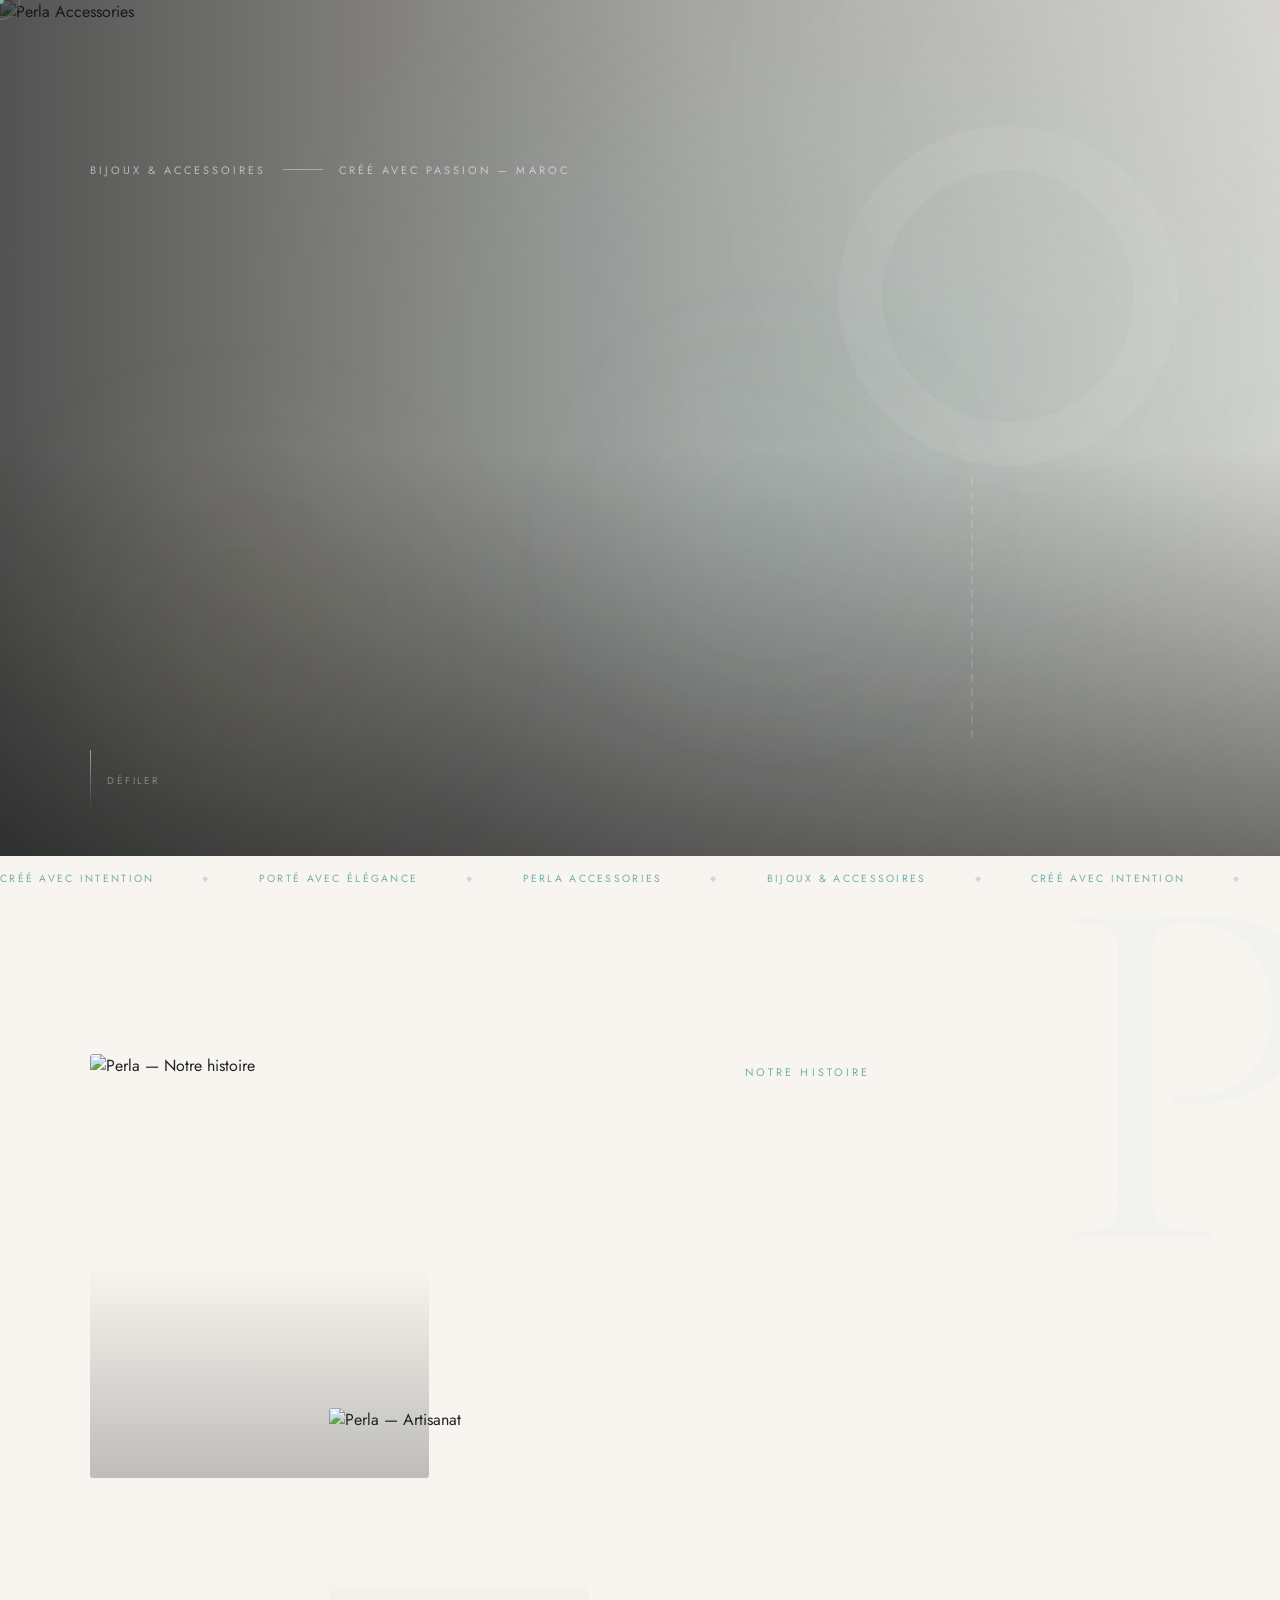
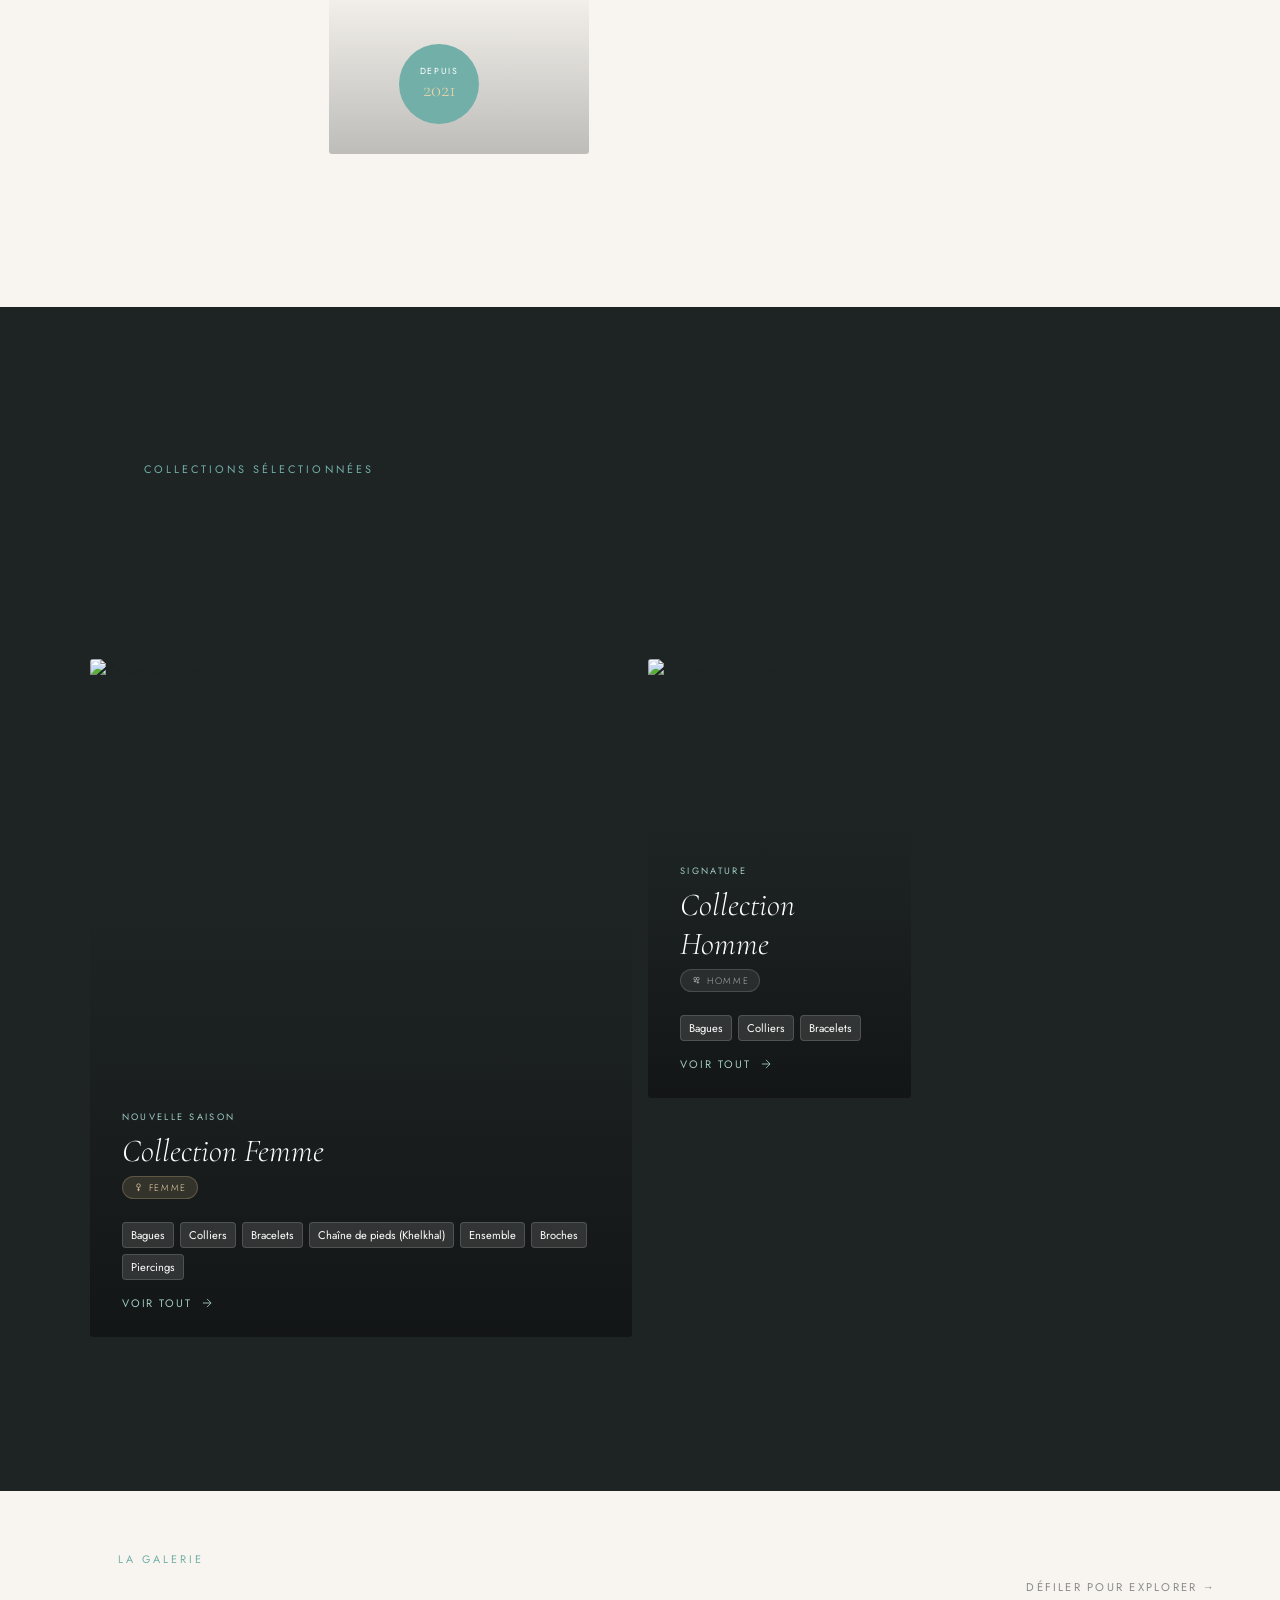
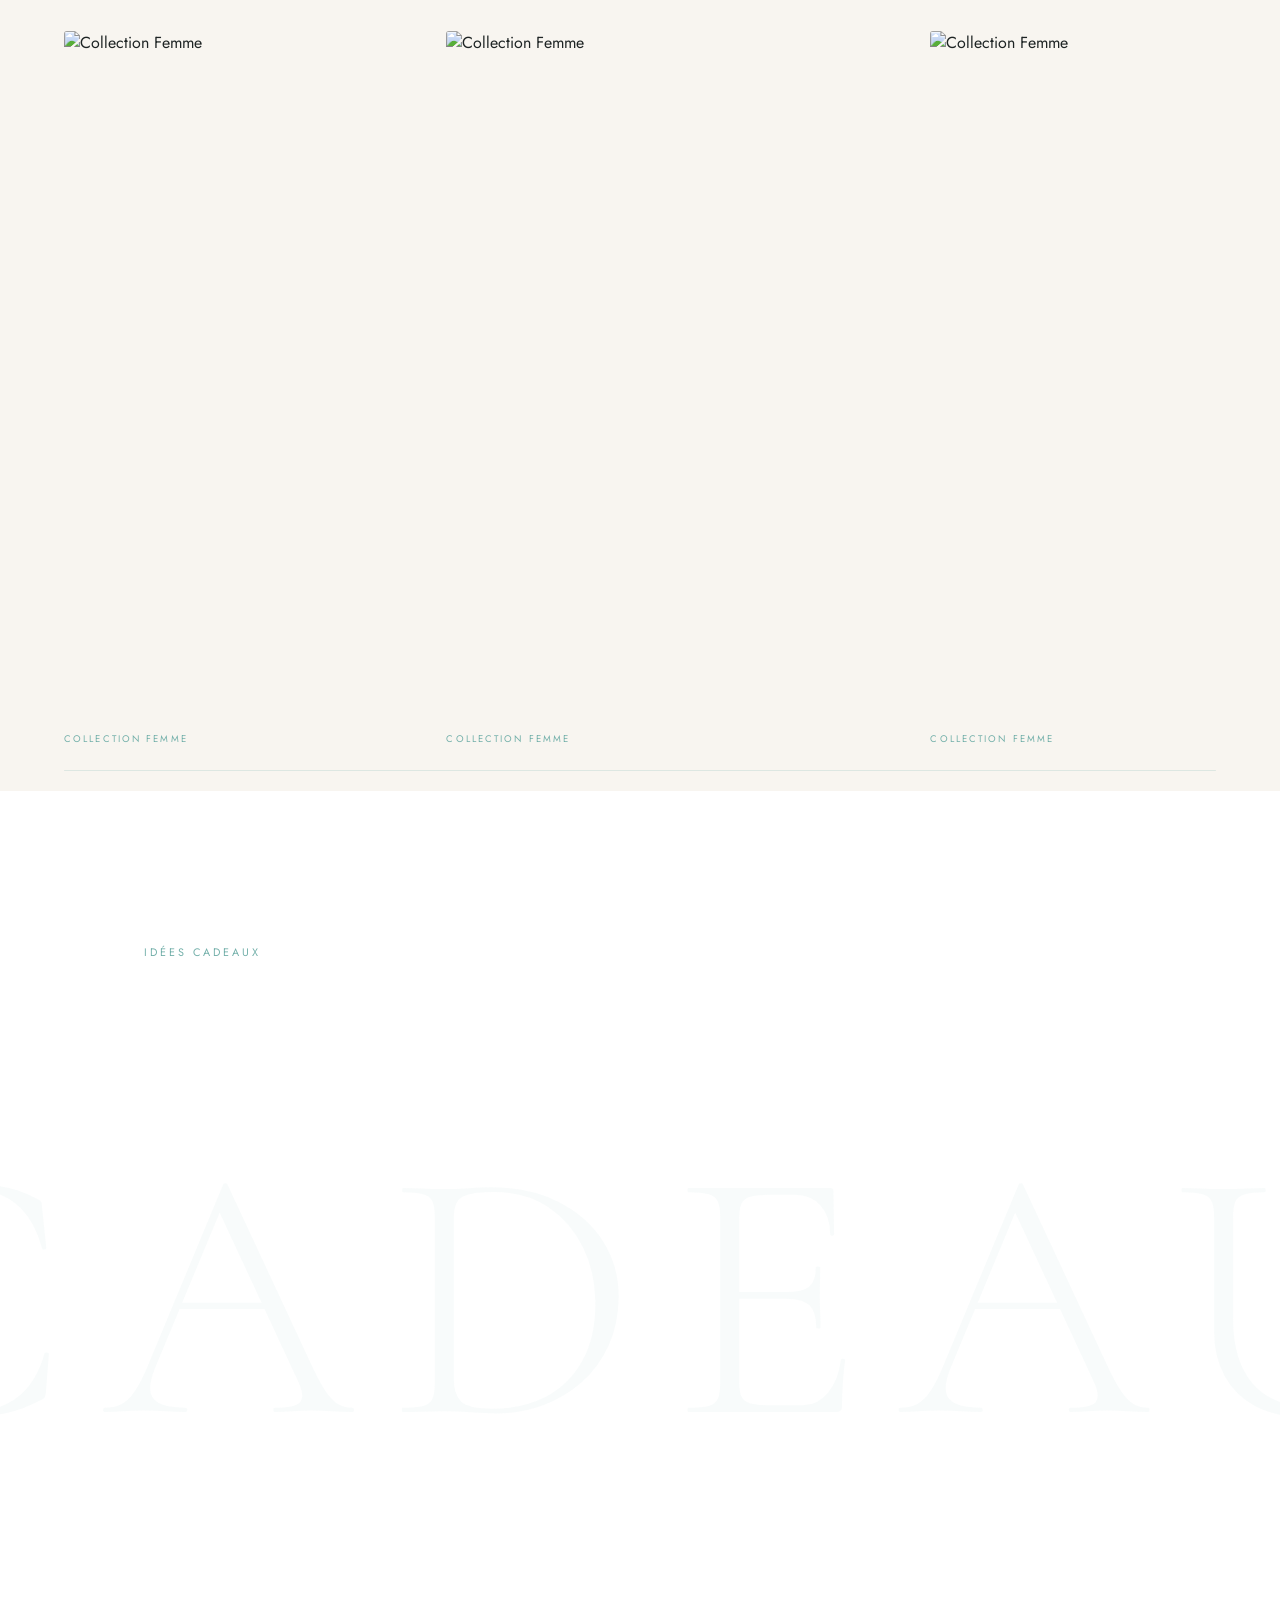
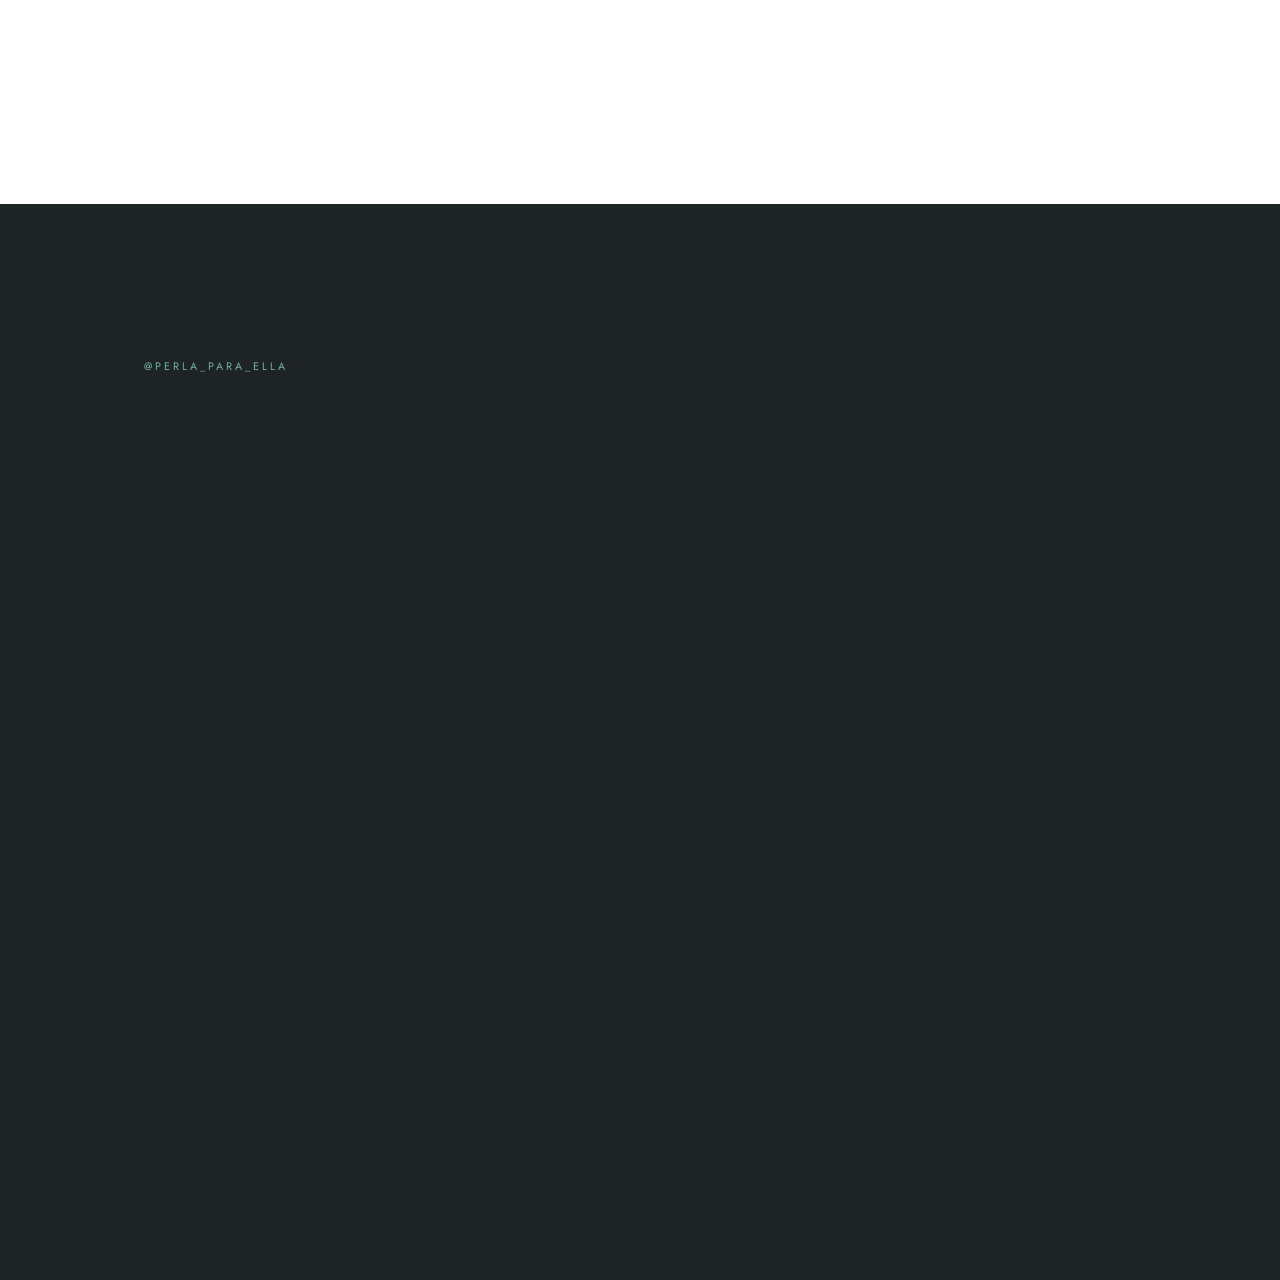
==== index.html @ 4e9e2e11 "Update index.html" ====
<!DOCTYPE html>
<html lang="fr">
<head>
  <meta charset="UTF-8" />
  <meta name="viewport" content="width=device-width, initial-scale=1.0" />
  <title>Perla — Bijoux &amp; Accessoires de Luxe</title>
  <meta name="description" content="Perla Accessories — Bijoux intemporels et accessoires créés pour la femme moderne." />
  <link rel="preconnect" href="https://fonts.googleapis.com" />
  <link rel="preconnect" href="https://fonts.gstatic.com" crossorigin />
  <link href="https://fonts.googleapis.com/css2?family=Cormorant+Garamond:ital,wght@0,300;0,400;0,500;1,300;1,400&family=Jost:wght@200;300;400&display=swap" rel="stylesheet" />
  <link rel="stylesheet" href="/style.css" />
  <link rel="stylesheet" href="/pages.css" />
</head>
<body data-page="index.html">

  <div class="cursor" id="cursor"></div>
  <div class="cursor-follower" id="cursorFollower"></div>

  <section class="hero" id="hero">
    <div class="hero-media">
      <img src="/hero.jpg" alt="Perla Accessories" class="hero-img" />
      <div class="hero-overlay-gradient"></div>
      <div class="hero-overlay-vignette"></div>
      <div class="hero-orbs">
        <div class="orb orb-1"></div>
        <div class="orb orb-2"></div>
        <div class="orb orb-3"></div>
      </div>
      <div class="hero-deco hero-deco-ring"></div>
      <div class="hero-deco hero-deco-chain"></div>
    </div>

    <div class="hero-content">
      <div class="hero-eyebrow reveal-line">
        <span>Bijoux &amp; Accessoires</span>
        <span class="eyebrow-line"></span>
        <span>Créé avec passion — Maroc</span>
      </div>
      <h1 class="hero-title">
        <span class="split-line" data-delay="0">Née de la</span>
        <span class="split-line italic" data-delay="120">lumière,</span>
        <span class="split-line" data-delay="240">portée avec</span>
        <span class="split-line gold" data-delay="360">grâce.</span>
      </h1>
      <p class="hero-sub reveal-fade" data-delay="600">
        Chaque pièce, un act silencieux d'expression de soi.
      </p>
      <div class="hero-actions reveal-fade" data-delay="800">
        <a href="/products.html" class="btn-primary">Découvrir les Collections</a>
        <a href="#story" class="btn-ghost">Notre Histoire</a>
      </div>
    </div>

    <div class="hero-scroll-hint">
      <div class="scroll-line"></div>
      <span>Défiler</span>
    </div>

    <div class="hero-marquee">
      <div class="marquee-track">
        <span>Créé avec intention</span>
        <span class="marquee-dot">◆</span>
        <span>Porté avec élégance</span>
        <span class="marquee-dot">◆</span>
        <span>Perla Accessories</span>
        <span class="marquee-dot">◆</span>
        <span>Bijoux &amp; Accessoires</span>
        <span class="marquee-dot">◆</span>
        <span>Créé avec intention</span>
        <span class="marquee-dot">◆</span>
        <span>Porté avec élégance</span>
        <span class="marquee-dot">◆</span>
        <span>Perla Accessories</span>
        <span class="marquee-dot">◆</span>
        <span>Bijoux &amp; Accessoires</span>
        <span class="marquee-dot">◆</span>
      </div>
    </div>
  </section>

  <section class="story" id="story">
    <div class="story-grid">
      <div class="story-visual">
        <div class="story-img-wrap">
          <div class="story-img story-img-1">
            <img src="/femme-story1.jpg" alt="Perla — Notre histoire" class="story-photo" />
            <div class="story-img-overlay"></div>
          </div>
          <div class="story-img story-img-2">
            <img src="/femme-story2.jpg" alt="Perla — Artisanat" class="story-photo" />
            <div class="story-img-overlay"></div>
          </div>
          <div class="story-badge">
            <span>Depuis</span>
            <strong>2021</strong>
          </div>
        </div>
      </div>

      <div class="story-text">
        <div class="section-label reveal-label">
          <span class="label-line"></span>
          Notre Histoire
        </div>
        <h2 class="story-headline">
          <span class="reveal-word">Chaque bijou</span>
          <span class="reveal-word italic">porte</span>
          <span class="reveal-word">une histoire</span>
          <span class="reveal-word">qui mérite</span>
          <span class="reveal-word italic gold">d'être racontée.</span>
        </h2>
        <div class="story-body reveal-fade">
          <p>Perla est née d'une conviction : les bijoux doivent se ressentir comme une seconde peau — intimes, intentionnels et vivants. Nous collaborons avec des artisans d'exception pour créer des pièces qui unissent l'intemporel au contemporain.</p>
          <p>Des perles délicates aux manchettes sculptées, chaque pièce Perla est un poème à porter — conçu pour être transmis, pas rangé.</p>
        </div>
        <div class="story-stats reveal-fade">
          <div class="stat">
            <span class="stat-num">340+</span>
            <span class="stat-label">Pièces Uniques</span>
          </div>
          <div class="stat-divider"></div>
          <div class="stat">
            <span class="stat-num">4.8 ★</span>
            <span class="stat-label">Avis Clients</span>
          </div>
        </div>
      </div>
    </div>
  </section>

  <section class="collections" id="collections">
    <div class="collections-header">
      <div class="section-label reveal-label">
        <span class="label-line"></span>
        Collections Sélectionnées
      </div>
      <h2 class="collections-title">
        <span class="reveal-word">Créées pour</span>
        <span class="reveal-word italic">des moments</span>
        <span class="reveal-word">qui</span>
        <span class="reveal-word gold">durent.</span>
      </h2>
    </div>

    <div class="collections-grid">

      <div class="collection-card card-large" data-collection="femme">
        <div class="card-media">
          <img src="/femme-product1.jpg" alt="Collection Femme" class="card-img" />
          <div class="card-img-overlay"></div>
        </div>
        <div class="card-content">
          <span class="card-tag">Nouvelle Saison</span>
          <h3 class="card-name">Collection Femme</h3>
          <div class="card-gender-badge card-gender-femme">
            <svg viewBox="0 0 24 24" fill="none" stroke="currentColor" stroke-width="1.5" width="11"><circle cx="12" cy="8" r="4"/><path d="M12 12v8M9 17h6"/></svg>
            Femme
          </div>
          
          <div class="sub-categories-list" style="margin: 15px 0 10px 0; display: flex; flex-wrap: wrap; gap: 6px;">
            <a href="/products.html?genre=Femme&category=Bagues" style="font-size: 0.7rem; background: rgba(255,255,255,0.12); padding: 4px 8px; border-radius: 4px; color: #fff; text-decoration: none; border: 1px solid rgba(255,255,255,0.15);">Bagues</a>
            <a href="/products.html?genre=Femme&category=Colliers" style="font-size: 0.7rem; background: rgba(255,255,255,0.12); padding: 4px 8px; border-radius: 4px; color: #fff; text-decoration: none; border: 1px solid rgba(255,255,255,0.15);">Colliers</a>
            <a href="/products.html?genre=Femme&category=Bracelets" style="font-size: 0.7rem; background: rgba(255,255,255,0.12); padding: 4px 8px; border-radius: 4px; color: #fff; text-decoration: none; border: 1px solid rgba(255,255,255,0.15);">Bracelets</a>
            <a href="/products.html?genre=Femme&category=Khelkhal" style="font-size: 0.7rem; background: rgba(255,255,255,0.12); padding: 4px 8px; border-radius: 4px; color: #fff; text-decoration: none; border: 1px solid rgba(255,255,255,0.15);">Chaîne de pieds (Khelkhal)</a>
            <a href="/products.html?genre=Femme&category=Ensemble" style="font-size: 0.7rem; background: rgba(255,255,255,0.12); padding: 4px 8px; border-radius: 4px; color: #fff; text-decoration: none; border: 1px solid rgba(255,255,255,0.15);">Ensemble</a>
            <a href="/products.html?genre=Femme&category=Broches" style="font-size: 0.7rem; background: rgba(255,255,255,0.12); padding: 4px 8px; border-radius: 4px; color: #fff; text-decoration: none; border: 1px solid rgba(255,255,255,0.15);">Broches</a>
            <a href="/products.html?genre=Femme&category=Piercings" style="font-size: 0.7rem; background: rgba(255,255,255,0.12); padding: 4px 8px; border-radius: 4px; color: #fff; text-decoration: none; border: 1px solid rgba(255,255,255,0.15);">Piercings</a>
          </div>

          <a href="/products.html?genre=Femme" class="card-link">
            Voir tout
            <svg width="14" height="14" viewBox="0 0 24 24" fill="none" stroke="currentColor" stroke-width="1.5"><path d="M5 12h14M12 5l7 7-7 7"/></svg>
          </a>
        </div>
      </div>

      <div class="collection-card card-tall" data-collection="homme">
        <div class="card-media">
          <img src="/homme-product6.jpg" alt="Collection Homme" class="card-img" />
          <div class="card-img-overlay"></div>
        </div>
        <div class="card-content">
          <span class="card-tag">Signature</span>
          <h3 class="card-name">Collection Homme</h3>
          <div class="card-gender-badge card-gender-both">
            <svg viewBox="0 0 24 24" fill="none" stroke="currentColor" stroke-width="1.5" width="11"><circle cx="9" cy="8" r="3"/><circle cx="15" cy="8" r="3"/><path d="M9 11v5M6 14h6M15 11v8M12 16h6"/></svg>
            Homme
          </div>

          <div class="sub-categories-list" style="margin: 15px 0 10px 0; display: flex; flex-wrap: wrap; gap: 6px;">
            <a href="/products.html?genre=Homme&category=Bagues" style="font-size: 0.7rem; background: rgba(255,255,255,0.12); padding: 4px 8px; border-radius: 4px; color: #fff; text-decoration: none; border: 1px solid rgba(255,255,255,0.15);">Bagues</a>
            <a href="/products.html?genre=Homme&category=Colliers" style="font-size: 0.7rem; background: rgba(255,255,255,0.12); padding: 4px 8px; border-radius: 4px; color: #fff; text-decoration: none; border: 1px solid rgba(255,255,255,0.15);">Colliers</a>
            <a href="/products.html?genre=Homme&category=Bracelets" style="font-size: 0.7rem; background: rgba(255,255,255,0.12); padding: 4px 8px; border-radius: 4px; color: #fff; text-decoration: none; border: 1px solid rgba(255,255,255,0.15);">Bracelets</a>
          </div>

          <a href="/products.html?genre=Homme" class="card-link">
            Voir tout
            <svg width="14" height="14" viewBox="0 0 24 24" fill="none" stroke="currentColor" stroke-width="1.5"><path d="M5 12h14M12 5l7 7-7 7"/></svg>
          </a>
        </div>
      </div>

    </div>
  </section>

  <section class="horizontal-section" id="horizontal">
    <div class="horizontal-sticky">
      <div class="horizontal-header">
        <div class="section-label">
          <span class="label-line"></span>
          La Galerie
        </div>
        <p class="horizontal-hint">Défiler pour explorer →</p>
      </div>
      <div class="horizontal-track-wrap" id="hTrackWrap">
        <div class="horizontal-track" id="hTrack">

          <div class="h-card">
            <div class="h-card-img">
              <img src="/femme-product1.jpg" alt="Collection Femme" class="h-card-photo" />
              <div class="h-card-overlay"></div>
            </div>
            <div class="h-card-info">
              <span class="h-card-collection">Collection Femme</span>
            </div>
          </div>

          <div class="h-card h-card-featured">
            <div class="h-card-img">
              <img src="/femme-product2.jpg" alt="Collection Femme" class="h-card-photo" />
              <div class="h-card-overlay"></div>
            </div>
            <div class="h-card-info">
              <span class="h-card-collection">Collection Femme</span>
            </div>
          </div>

          <div class="h-card">
            <div class="h-card-img">
              <img src="/femme-product3.jpg" alt="Collection Femme" class="h-card-photo" />
              <div class="h-card-overlay"></div>
            </div>
            <div class="h-card-info">
              <span class="h-card-collection">Collection Femme</span>
            </div>
          </div>

          <div class="h-card h-card-quote">
            <div class="hci-label-card">
              <p class="hci-label-quote">« Porter ce qui vous rend plus vous-même, en mieux. »</p>
              <span class="hci-label-attr">— Perla</span>
            </div>
          </div>

          <div class="h-card h-card-featured">
            <div class="h-card-img">
              <img src="/homme-instagram1.jpg" alt="Collection Homme" class="h-card-photo" />
              <div class="h-card-overlay"></div>
            </div>
            <div class="h-card-info">
              <span class="h-card-collection">Collection Homme</span>
            </div>
          </div>

          <div class="h-card">
            <div class="h-card-img">
              <img src="/femme-product4.jpg" alt="Collection Femme" class="h-card-photo" />
              <div class="h-card-overlay"></div>
            </div>
            <div class="h-card-info">
              <span class="h-card-collection">Collection Femme</span>
            </div>
          </div>

          <div class="h-card h-card-featured">
            <div class="h-card-img">
              <img src="/femme-product5.jpg" alt="Collection Femme" class="h-card-photo" />
              <div class="h-card-overlay"></div>
            </div>
            <div class="h-card-info">
              <span class="h-card-collection">Collection Femme</span>
            </div>
          </div>

        </div>
      </div>
      <div class="h-progress-bar">
        <div class="h-progress-fill" id="hProgress"></div>
      </div>
    </div>
  </section>

  <section class="gifts" id="gifts">
    <div class="gifts-bg-text">CADEAU</div>
    <div class="gifts-inner">
      <div class="gifts-header">
        <div class="section-label reveal-label">
          <span class="label-line"></span>
          Idées Cadeaux
        </div>
        <h2 class="gifts-title">
          <span class="reveal-word">L'art d'</span>
          <span class="reveal-word italic gold">offrir,</span>
          <span class="reveal-word">à la perfection.</span>
        </h2>
        <p class="gifts-sub reveal-fade">Des anniversaires intimes aux grandes célébrations, chaque pièce Perla arrive dans notre écrin signature.</p>
      </div>

      <div class="gifts-grid">
        <div class="gift-card gc-1 reveal-fade">
          <div class="gift-icon">
            <div class="gi-shape gi-heart"></div>
          </div>
          <h4>Pour Elle</h4>
          <p>Un Khelkhal délicat, un ensemble élégant ou un piercing sophistiqué.</p>
          <a href="https://wa.me/212660055928?text=Bonjour Perla, je recherche un cadeau pour elle." target="_blank" class="gift-cta">Demander via WhatsApp</a>
        </div>
        <div class="gift-card gc-2 reveal-fade" style="--delay:0.15s">
          <div class="gift-icon">
            <div class="gi-shape gi-star"></div>
          </div>
          <h4>Anniversaire</h4>
          <p>Bagues gravées, bracelets superposés et colliers d'exception.</p>
          <a href="https://wa.me/212660055928?text=Bonjour Perla, je recherche un cadeau pour un anniversaire." target="_blank" class="gift-cta">Demander via WhatsApp</a>
        </div>
        <div class="gift-card gc-3 reveal-fade" style="--delay:0.3s">
          <div class="gift-icon">
            <div class="gi-shape gi-box"></div>
          </div>
          <h4>Pour Lui</h4>
          <p>Une sélection brute de bagues robustes, de bracelets et de colliers épurés.</p>
          <a href="https://wa.me/212660055928?text=Bonjour Perla, je souhaite découvrir la sélection pour lui." target="_blank" class="gift-cta">Découvrir la sélection Homme</a>
        </div>
      </div>
    </div>
  </section>

  <section class="instagram" id="gallery">
    <div class="instagram-header">
      <div class="section-label reveal-label">
        <span class="label-line"></span>
        @perla_para_ella
      </div>
      <h2 class="instagram-title">
        <span class="reveal-word">Comme vu</span>
        <span class="reveal-word italic">dans la vraie</span>
        <span class="reveal-word gold">vie.</span>
      </h2>
    </div>

    <div class="ig-grid">
      <div class="ig-cell ig-cell-1 reveal-img" style="--delay:0s">
        <div class="ig-inner">
          <img src="/femme-instagram2.jpg" alt="Perla Look Femme" class="ig-photo" />
          <div class="ig-gender-tag ig-gender-femme">♀ Femme</div>
        </div>
      </div>

      <div class="ig-cell ig-cell-2 reveal-img" style="--delay:0.1s">
        <div class="ig-inner">
          <img src="/femme-product1.jpg" alt="Création Perla" class="ig-photo" />
          <div class="ig-gender-tag ig-gender-femme">♀ Femme</div>
        </div>
      </div>

      <div class="ig-cell ig-cell-3 reveal-img" style="--delay:0.2s">
        <div class="ig-inner">
          <img src="/homme-instagram1.jpg" alt="Perla Look Homme" class="ig-photo" />
          <div class="ig-gender-tag ig-gender-both">♂ Homme</div>
        </div>
      </div>
    </div>
  </section>

</body>
</html>
---- style.css ----
/* ═══════════════════════════════════════════
   PERLA ACCESSORIES — Style avec vraies images
   ═══════════════════════════════════════════ */

:root {
  --teal:       #72AFA9;
  --teal-deep:  #5a9a94;
  --teal-light: #9FCAC5;
  --teal-pale:  #EAF4F3;
  --cream:      #F8F5F0;
  --white:      #FFFFFF;
  --gold:       #C8A96E;
  --gold-light: #E8D5A8;
  --charcoal:   #1E2424;
  --charcoal-50: rgba(30,36,36,0.5);
  --charcoal-20: rgba(30,36,36,0.12);
  --teal-10:    rgba(114,175,169,0.10);
  --teal-20:    rgba(114,175,169,0.20);
  --teal-40:    rgba(114,175,169,0.40);

  --font-serif: 'Cormorant Garamond', Georgia, serif;
  --font-sans:  'Jost', sans-serif;

  --ease-luxury:   cubic-bezier(0.25, 0.46, 0.45, 0.94);
  --ease-out-expo: cubic-bezier(0.19, 1, 0.22, 1);
  --ease-in-out:   cubic-bezier(0.76, 0, 0.24, 1);

  --nav-h: 72px;
  --section-pad: clamp(80px, 12vw, 160px);
}

*, *::before, *::after { box-sizing: border-box; margin: 0; padding: 0; }
html { scroll-behavior: smooth; font-size: 16px; }
body {
  font-family: var(--font-sans);
  background: var(--cream);
  color: var(--charcoal);
  overflow-x: hidden;
  cursor: none;
}
a { text-decoration: none; color: inherit; }
img { display: block; max-width: 100%; }

::-webkit-scrollbar { width: 3px; }
::-webkit-scrollbar-track { background: var(--teal-pale); }
::-webkit-scrollbar-thumb { background: var(--teal); border-radius: 2px; }

/* ─── CURSOR ─── */
.cursor {
  position: fixed; top: 0; left: 0; z-index: 9999;
  width: 8px; height: 8px; background: var(--teal);
  border-radius: 50%; pointer-events: none;
  transform: translate(-50%, -50%);
  transition: width 0.2s, height 0.2s, background 0.2s;
}
.cursor-follower {
  position: fixed; top: 0; left: 0; z-index: 9998;
  width: 40px; height: 40px; border: 1px solid var(--teal);
  border-radius: 50%; pointer-events: none;
  transform: translate(-50%, -50%);
  transition: transform 0.15s var(--ease-luxury), width 0.3s, height 0.3s, opacity 0.3s, border-color 0.3s;
  opacity: 0.5;
}
body:has(a:hover) .cursor { width: 12px; height: 12px; background: var(--gold); }
body:has(a:hover) .cursor-follower { width: 56px; height: 56px; opacity: 0.25; border-color: var(--gold); }

/* ─── NAV ─── */
.nav {
  position: fixed; top: 0; left: 0; right: 0; z-index: 100;
  height: var(--nav-h);
  /* 3-column grid: logo | links (centered) | cta */
  display: grid;
  grid-template-columns: 1fr auto 1fr;
  grid-template-areas: "logo center right";
  align-items: center;
  padding: 0 clamp(24px, 5vw, 72px);
  transition: background 0.6s var(--ease-luxury), backdrop-filter 0.6s, box-shadow 0.6s;
}
.nav.scrolled {
  background: rgba(248,245,240,0.94);
  backdrop-filter: blur(24px);
  box-shadow: 0 1px 0 rgba(114,175,169,0.15);
}

/* Logo — left column */
.nav-logo {
  grid-area: logo;
  display: flex; align-items: center;
}
.nav-logo a {
  display: flex; align-items: center; text-decoration: none;
}
.nav-logo-img {
  height: 56px;           /* bigger — matches V1 */
  width: auto;
  object-fit: contain;
  filter: brightness(0) invert(1);
  transition: filter 0.4s, height 0.3s;
}
.nav.scrolled .nav-logo-img { filter: none; }

/* Fallback text when logo image fails */
.nav-logo-text-fallback {
  display: none;
  font-family: var(--font-serif);
  font-size: 1.6rem; font-weight: 300; letter-spacing: .32em;
  color: var(--white); transition: color 0.4s;
}
.nav.scrolled .nav-logo-text-fallback { color: var(--teal); }

/* Center — nav links truly centered */
.nav-center {
  grid-area: center;
  display: flex; align-items: center; justify-content: center;
}
.nav-links {
  display: flex; gap: 40px; align-items: center;
}
.nav-links a {
  font-size: 0.72rem; letter-spacing: 0.2em; text-transform: uppercase;
  color: rgba(255,255,255,0.75); transition: color 0.3s; position: relative;
  text-decoration: none; white-space: nowrap;
}
.nav-links a::after {
  content: ''; position: absolute; bottom: -3px; left: 0; right: 100%;
  height: 1px; background: var(--white);
  transition: right 0.4s var(--ease-out-expo);
}
.nav-links a:hover { color: var(--white); }
.nav-links a:hover::after { right: 0; }
.nav.scrolled .nav-links a { color: var(--charcoal-50); }
.nav.scrolled .nav-links a::after { background: var(--teal); }
.nav.scrolled .nav-links a:hover { color: var(--teal); }
.nav-links a.nav-active { color: var(--white); }
.nav.scrolled .nav-links a.nav-active { color: var(--teal); }

/* Right — cart + whatsapp + burger */
.nav-right {
  grid-area: right;
  display: flex; align-items: center; justify-content: flex-end;
  gap: 12px;
}

/* Cart icon */
.nav-cart-btn {
  position: relative;
  display: flex; align-items: center; justify-content: center;
  width: 36px; height: 36px; flex-shrink: 0;
  border: 1px solid rgba(255,255,255,.35); border-radius: 50%;
  color: var(--white); text-decoration: none;
  transition: all .3s var(--ease-luxury);
}
.nav-cart-btn:hover { background: rgba(255,255,255,.12); border-color: rgba(255,255,255,.7); }
.nav.scrolled .nav-cart-btn { border-color: var(--charcoal-20); color: var(--charcoal); }
.nav.scrolled .nav-cart-btn:hover { border-color: var(--teal); color: var(--teal); }

/* WhatsApp pill — identical to V1 */
.nav-whatsapp {
  display: flex; align-items: center; gap: 8px;
  font-size: 0.72rem; letter-spacing: 0.15em; text-transform: uppercase;
  color: var(--white); border: 1px solid rgba(255,255,255,0.35);
  padding: 8px 18px; border-radius: 40px; text-decoration: none; white-space: nowrap;
  transition: all 0.35s var(--ease-luxury);
}
.nav-whatsapp:hover { background: var(--white); color: var(--teal); border-color: var(--white); }
.nav.scrolled .nav-whatsapp { color: var(--teal); border-color: var(--teal-40); }
.nav.scrolled .nav-whatsapp:hover { background: var(--teal); color: var(--white); border-color: var(--teal); }

/* Burger — hidden on desktop */
.nav-burger {
  display: none;
  flex-direction: column; gap: 5px;
  background: none; border: none; cursor: pointer; padding: 4px;
  color: var(--white); transition: color 0.3s;
}
.nav-burger span {
  display: block; width: 20px; height: 1.5px;
  background: currentColor; transition: all .3s;
}
.nav.scrolled .nav-burger { color: var(--charcoal); }
.nav-burger.open span:nth-child(1) { transform: translateY(6.5px) rotate(45deg); }
.nav-burger.open span:nth-child(2) { opacity: 0; }
.nav-burger.open span:nth-child(3) { transform: translateY(-6.5px) rotate(-45deg); }

/* Mobile drawer */
.nav-mobile-menu {
  display: none;
  position: fixed; top: var(--nav-h); left: 0; right: 0;
  background: rgba(248,245,240,.97); backdrop-filter: blur(20px);
  border-bottom: 1px solid rgba(114,175,169,.15);
  flex-direction: column; z-index: 99; padding: 8px 0 16px;
}
.nav-mobile-menu.open { display: flex; }
.nav-mobile-menu a {
  padding: 14px clamp(24px,5vw,72px);
  font-size: .75rem; letter-spacing: .2em; text-transform: uppercase;
  color: var(--charcoal); border-bottom: 1px solid rgba(114,175,169,.08);
  transition: color .3s; text-decoration: none;
}
.nav-mobile-menu a:hover { color: var(--teal); }

/* ── RESPONSIVE ── */
@media (max-width: 900px) {
  /* Switch to simple flex on tablet/mobile */
  .nav {
    display: flex;
    justify-content: space-between;
    grid-template-columns: unset;
    grid-template-areas: unset;
  }
  .nav-center { display: none; }   /* hide desktop links */
  .nav-burger { display: flex; }   /* show burger */
  /* Hide WhatsApp text on small screens to prevent overflow */
  .nav-whatsapp { display: none; }
}
@media (max-width: 480px) {
  .nav { padding: 0 16px; }
  .nav-logo-img { height: 44px; }
}

/* ─── SECTION LABEL ─── */
.section-label {
  display: flex; align-items: center; gap: 14px;
  font-size: 0.68rem; letter-spacing: 0.28em; text-transform: uppercase;
  color: var(--teal); margin-bottom: 28px;
}
.label-line {
  display: block; width: 40px; height: 1px; background: var(--teal);
  transform: scaleX(0); transform-origin: left;
  transition: transform 0.8s var(--ease-out-expo);
}
.section-label.in-view .label-line { transform: scaleX(1); }
.section-label.light { color: rgba(255,255,255,0.6); }
.section-label.light .label-line { background: rgba(255,255,255,0.4); }

/* ─── REVEALS ─── */
.split-line {
  display: block; transform: translateY(110%); opacity: 0;
  transition: transform 1.1s var(--ease-out-expo), opacity 0.8s;
}
.split-line.visible { transform: translateY(0); opacity: 1; }
.reveal-word {
  display: inline-block; transform: translateY(60px); opacity: 0;
  transition: transform 1s var(--ease-out-expo), opacity 0.7s;
  margin-right: 0.3em;
}
.reveal-word.visible { transform: translateY(0); opacity: 1; }
.reveal-fade {
  opacity: 0; transform: translateY(30px);
  transition: opacity 0.9s var(--ease-luxury), transform 0.9s var(--ease-luxury);
  transition-delay: var(--delay, 0s);
}
.reveal-fade.visible { opacity: 1; transform: translateY(0); }
.reveal-img {
  opacity: 0; transform: scale(0.95);
  transition: opacity 1.1s var(--ease-luxury), transform 1.3s var(--ease-luxury);
  transition-delay: var(--delay, 0s);
}
.reveal-img.visible { opacity: 1; transform: scale(1); }

.italic { font-style: italic; }
.gold   { color: var(--gold); }

/* ═══════════════════════════════════════════
   HERO — Real background image
   ═══════════════════════════════════════════ */
.hero {
  position: relative; height: 100svh; min-height: 700px;
  display: flex; flex-direction: column; justify-content: center; align-items: flex-start;
  padding: var(--nav-h) clamp(24px, 7vw, 120px) 0;
  overflow: hidden;
}

/* The real hero photo */
.hero-img {
  position: absolute; inset: 0; z-index: 0;
  width: 100%; height: 100%;
  object-fit: cover;
  object-position: center;
  /* Slow Ken Burns zoom on load */
  animation: heroZoom 18s ease-out forwards;
}
@keyframes heroZoom {
  from { transform: scale(1.08); }
  to   { transform: scale(1); }
}

/* Cinematic gradient overlays — layered on top of photo */
.hero-overlay-gradient {
  position: absolute; inset: 0; z-index: 1;
  background:
    linear-gradient(to right, rgba(18,20,20,0.72) 0%, rgba(18,20,20,0.35) 55%, rgba(18,20,20,0.15) 100%),
    linear-gradient(to top,   rgba(18,20,20,0.6)  0%, transparent 50%);
}
/* Subtle teal colour wash */
.hero-overlay-vignette {
  position: absolute; inset: 0; z-index: 1;
  background: radial-gradient(ellipse 80% 80% at 70% 40%, rgba(114,175,169,0.15) 0%, transparent 65%);
}

.hero-orbs { position: absolute; inset: 0; z-index: 2; pointer-events: none; }
.orb { position: absolute; border-radius: 50%; filter: blur(80px); animation: orbFloat 14s ease-in-out infinite; }
.orb-1 { width: 600px; height: 600px; background: rgba(255,255,255,0.04); top: -150px; right: -80px; animation-delay: 0s; }
.orb-2 { width: 350px; height: 350px; background: rgba(200,169,110,0.06); bottom: 80px; left: 5%; animation-delay: -5s; }
.orb-3 { width: 250px; height: 250px; background: rgba(114,175,169,0.06); top: 45%; right: 30%; animation-delay: -9s; }
@keyframes orbFloat {
  0%,100% { transform:translate(0,0) scale(1); }
  33%  { transform:translate(24px,-28px) scale(1.03); }
  66%  { transform:translate(-16px,18px) scale(0.97); }
}
.hero-deco { position: absolute; pointer-events: none; z-index: 2; }
.hero-deco-ring {
  right: 8%; top: 14%; width: 340px; height: 340px;
  border: 44px solid rgba(255,255,255,0.06); border-radius: 50%;
  animation: slowRotate 34s linear infinite;
}
.hero-deco-chain {
  right: 24%; bottom: 18%; width: 2px; height: 260px;
  background: repeating-linear-gradient(to bottom, rgba(255,255,255,0.12) 0px, rgba(255,255,255,0.12) 8px, transparent 8px, transparent 14px);
}
@keyframes slowRotate { from{transform:rotate(0deg);}to{transform:rotate(360deg);} }

.hero-content { position: relative; z-index: 3; max-width: 800px; }
.hero-eyebrow {
  display: flex; align-items: center; gap: 16px;
  font-size: 0.68rem; letter-spacing: 0.28em; text-transform: uppercase;
  color: rgba(255,255,255,0.55); margin-bottom: 40px;
}
.eyebrow-line { display: block; width: 40px; height: 1px; background: rgba(255,255,255,0.4); }
.hero-title {
  font-family: var(--font-serif);
  font-size: clamp(3.6rem, 8vw, 8rem); font-weight: 300; line-height: 1.05;
  color: var(--white); margin-bottom: 32px; overflow: hidden;
}
.hero-title .gold { color: var(--gold-light); }
.hero-sub {
  font-size: clamp(0.9rem, 1.4vw, 1.1rem); letter-spacing: 0.08em;
  color: rgba(255,255,255,0.65); margin-bottom: 52px; font-weight: 200;
}
.hero-actions { display: flex; gap: 20px; flex-wrap: wrap; }

.btn-primary {
  display: inline-flex; align-items: center;
  padding: 16px 40px; background: var(--white); color: var(--teal);
  font-size: 0.75rem; letter-spacing: 0.2em; text-transform: uppercase; font-weight: 400;
  border-radius: 60px; transition: all 0.45s var(--ease-luxury);
  position: relative; overflow: hidden; z-index: 0;
}
.btn-primary::before {
  content: ''; position: absolute; inset: 0; background: var(--charcoal);
  transform: translateX(-100%); transition: transform 0.45s var(--ease-out-expo); z-index: -1;
}
.btn-primary:hover::before { transform: translateX(0); }
.btn-primary:hover { color: var(--white); }
.btn-ghost {
  display: inline-flex; align-items: center; gap: 10px;
  padding: 16px 40px; color: rgba(255,255,255,0.8);
  font-size: 0.75rem; letter-spacing: 0.2em; text-transform: uppercase; font-weight: 300;
  border: 1px solid rgba(255,255,255,0.35); border-radius: 60px;
  transition: all 0.4s var(--ease-luxury);
}
.btn-ghost:hover { color: var(--white); border-color: rgba(255,255,255,0.7); background: rgba(255,255,255,0.08); }

.hero-scroll-hint {
  position: absolute; bottom: 90px; left: clamp(24px,7vw,120px); z-index: 3;
  display: flex; align-items: center; gap: 16px;
  font-size: 0.62rem; letter-spacing: 0.3em; text-transform: uppercase;
  color: rgba(255,255,255,0.35);
}
.scroll-line {
  width: 1px; height: 60px;
  background: linear-gradient(to bottom, rgba(255,255,255,0.5), transparent);
  animation: scrollPulse 2s ease-in-out infinite;
}
@keyframes scrollPulse { 0%,100%{opacity:.4;transform:scaleY(1);}50%{opacity:1;transform:scaleY(.7);} }

.hero-marquee {
  position: absolute; bottom: 0; left: 0; right: 0; z-index: 3;
  height: 44px; background: var(--cream);
  overflow: hidden; display: flex; align-items: center;
}
.marquee-track {
  display: flex; align-items: center; gap: 48px;
  white-space: nowrap; animation: marqueeScroll 28s linear infinite;
  font-size: 0.65rem; letter-spacing: 0.22em; text-transform: uppercase;
  color: var(--teal); font-weight: 400;
}
.marquee-dot { color: var(--teal); opacity: 0.35; font-size: 0.5rem; }
@keyframes marqueeScroll { from{transform:translateX(0);}to{transform:translateX(-50%);} }

/* ═══════════════════════════════════════════
   STORY — Real photos
   ═══════════════════════════════════════════ */
.story {
  padding: var(--section-pad) clamp(24px, 7vw, 120px);
  background: var(--cream); position: relative; overflow: hidden;
}
.story::before {
  content: 'P'; position: absolute; right: -4%; top: -8%;
  font-family: var(--font-serif); font-size: 40vw; color: rgba(114,175,169,0.04);
  pointer-events: none; line-height: 1;
}
.story-grid {
  display: grid; grid-template-columns: 1fr 1fr;
  gap: clamp(48px, 8vw, 120px); align-items: center;
}
.story-visual { position: relative; }
.story-img-wrap { position: relative; height: clamp(480px, 58vw, 700px); }

.story-img {
  position: absolute; border-radius: 3px; overflow: hidden;
}
.story-img-1 { top: 0; left: 0; width: 68%; aspect-ratio: 4/5; }
.story-img-2 { bottom: 0; right: 0; width: 52%; aspect-ratio: 3/4; }

/* Real photo inside each story image slot */
.story-photo {
  width: 100%; height: 100%;
  object-fit: cover; object-position: center;
  display: block;
  transition: transform 1.1s var(--ease-luxury);
}
.story-img:hover .story-photo { transform: scale(1.04); }

/* Subtle cinematic overlay on story photos */
.story-img-overlay {
  position: absolute; inset: 0;
  background: linear-gradient(to bottom, transparent 50%, rgba(18,20,20,0.25) 100%);
  pointer-events: none;
}

.story-badge {
  position: absolute; bottom: 30px; left: 62%;
  background: var(--teal); color: var(--white);
  width: 80px; height: 80px; border-radius: 50%;
  display: flex; flex-direction: column; align-items: center; justify-content: center;
  font-size: 0.55rem; letter-spacing: 0.18em; text-transform: uppercase; z-index: 2;
}
.story-badge strong { font-family: var(--font-serif); font-size: 1.3rem; font-weight: 300; letter-spacing: 0; color: var(--gold-light); }
.story-headline { font-family: var(--font-serif); font-size: clamp(2.4rem,4.5vw,4rem); font-weight: 300; line-height: 1.18; color: var(--charcoal); margin-bottom: 32px; overflow: hidden; }
.story-body p { font-size: clamp(0.88rem,1.2vw,1rem); line-height: 1.85; color: var(--charcoal-50); font-weight: 300; margin-bottom: 16px; }
.story-stats { display: flex; align-items: center; gap: 32px; margin-top: 52px; padding-top: 36px; border-top: 1px solid var(--charcoal-20); }
.stat { text-align: left; }
.stat-num { display: block; font-family: var(--font-serif); font-size: 2rem; font-weight: 300; color: var(--teal); }
.stat-label { display: block; font-size: 0.62rem; letter-spacing: 0.2em; text-transform: uppercase; color: var(--charcoal-50); margin-top: 2px; }
.stat-divider { width: 1px; height: 40px; background: var(--charcoal-20); }

/* ═══════════════════════════════════════════
   COLLECTIONS — Real card images
   ═══════════════════════════════════════════ */
.collections { padding: var(--section-pad) clamp(24px,7vw,120px); background: var(--charcoal); }
.collections-header { margin-bottom: clamp(48px,6vw,80px); }
.collections-title { font-family: var(--font-serif); font-size: clamp(2.8rem,5.5vw,5.5rem); font-weight: 300; line-height: 1.1; color: var(--white); overflow: hidden; }
.collections-title .gold { color: var(--teal-light); }

.collections-grid {
  display: grid;
  grid-template-columns: 1fr 1fr 1fr 1fr;
  grid-template-rows: auto auto;
  gap: 16px;
  grid-template-areas:
    "large large tall square"
    "large large wide wide";
}
.card-large  { grid-area: large; }
.card-tall   { grid-area: tall; }
.card-wide   { grid-area: wide; }
.card-square { grid-area: square; }

.collection-card {
  position: relative; border-radius: 3px; overflow: hidden; cursor: none;
}
.card-media {
  width: 100%; position: relative; overflow: hidden;
}
.card-large  .card-media { aspect-ratio: 4/5; }
.card-tall   .card-media { aspect-ratio: 3/5; }
.card-wide   .card-media { aspect-ratio: 16/9; }
.card-square .card-media { aspect-ratio: 1/1; }

/* Real product image — zoom on hover */
.card-img {
  width: 100%; height: 100%;
  object-fit: cover; object-position: center;
  display: block;
  transition: transform 0.9s var(--ease-luxury);
}
.collection-card:hover .card-img { transform: scale(1.06); }

/* Cinematic gradient over each card photo */
.card-img-overlay {
  position: absolute; inset: 0;
  background:
    linear-gradient(to top, rgba(18,20,20,0.88) 0%, rgba(18,20,20,0.3) 40%, transparent 65%);
  transition: opacity 0.5s var(--ease-luxury);
}
.collection-card:hover .card-img-overlay {
  background: linear-gradient(to top, rgba(18,20,20,0.92) 0%, rgba(18,20,20,0.4) 50%, rgba(18,20,20,0.1) 100%);
}

.card-content {
  position: absolute; bottom: 0; left: 0; right: 0; padding: 32px;
  z-index: 2;
  transform: translateY(8px); transition: transform 0.5s var(--ease-luxury);
}
.collection-card:hover .card-content { transform: translateY(0); }
.card-tag { display: inline-block; font-size: 0.58rem; letter-spacing: 0.25em; text-transform: uppercase; color: var(--teal-light); margin-bottom: 8px; }
.card-name { font-family: var(--font-serif); font-size: clamp(1.6rem,2.5vw,2.4rem); font-weight: 300; font-style: italic; color: var(--white); margin-bottom: 6px; }
.card-desc { font-size: 0.78rem; line-height: 1.6; color: rgba(255,255,255,0.6); margin-bottom: 16px; max-width: 260px; opacity: 0; transform: translateY(10px); transition: opacity 0.4s 0.1s, transform 0.4s 0.1s; }
.collection-card:hover .card-desc { opacity: 1; transform: translateY(0); }
.card-link { display: inline-flex; align-items: center; gap: 8px; font-size: 0.68rem; letter-spacing: 0.18em; text-transform: uppercase; color: var(--teal-light); transition: gap 0.3s; }
.card-link:hover { gap: 14px; }

/* ═══════════════════════════════════════════
   HORIZONTAL GALLERY — Real product images
   ═══════════════════════════════════════════ */
.horizontal-section { position: relative; background: var(--cream); }
.horizontal-sticky { position: sticky; top: 0; height: 100vh; overflow: hidden; display: flex; flex-direction: column; }
.horizontal-header { display: flex; justify-content: space-between; align-items: flex-end; padding: 60px clamp(24px,5vw,80px) 36px; flex-shrink: 0; }
.horizontal-hint { font-size: 0.7rem; letter-spacing: 0.2em; text-transform: uppercase; color: var(--charcoal-50); }
.horizontal-track-wrap { flex: 1; overflow: hidden; padding: 0 clamp(24px,5vw,80px); }
.horizontal-track { display: flex; gap: 24px; height: 100%; will-change: transform; }

.h-card { flex-shrink: 0; width: clamp(260px,28vw,360px); display: flex; flex-direction: column; gap: 20px; }
.h-card-featured { width: clamp(320px,36vw,460px); }

/* The image container */
.h-card-img {
  flex: 1; border-radius: 3px; overflow: hidden; position: relative;
  min-height: 0;
}

/* Real product photo */
.h-card-photo {
  width: 100%; height: 100%;
  object-fit: cover; object-position: center;
  display: block;
  transition: transform 0.8s var(--ease-luxury);
}
.h-card:hover .h-card-photo { transform: scale(1.05); }

/* Subtle overlay on gallery photos */
.h-card-overlay {
  position: absolute; inset: 0;
  background: linear-gradient(to top, rgba(18,20,20,0.4) 0%, transparent 50%);
  opacity: 0; transition: opacity 0.4s var(--ease-luxury);
}
.h-card:hover .h-card-overlay { opacity: 1; }

/* Quote card — no image, teal background */
.h-card-quote { width: clamp(220px,24vw,300px); flex-shrink: 0; }
.hci-label-card {
  height: 100%; background: var(--teal);
  border-radius: 3px; display: flex; align-items: center; justify-content: center; padding: 40px;
}
.hci-label-quote { font-family: var(--font-serif); font-size: clamp(1.1rem,1.8vw,1.5rem); font-style: italic; font-weight: 300; color: var(--white); line-height: 1.5; margin-bottom: 20px; }
.hci-label-attr  { font-size: 0.6rem; letter-spacing: 0.2em; text-transform: uppercase; color: rgba(255,255,255,0.5); }

.h-card-info { flex-shrink: 0; }
.h-card-collection { display: block; font-size: 0.6rem; letter-spacing: 0.22em; text-transform: uppercase; color: var(--teal); margin-bottom: 4px; }
.h-card-name { font-family: var(--font-serif); font-size: 1.2rem; font-weight: 300; font-style: italic; color: var(--charcoal); margin-bottom: 4px; }
.h-card-material { font-size: 0.68rem; letter-spacing: 0.1em; color: var(--charcoal-50); }
.h-progress-bar { height: 1px; background: var(--teal-20); margin: 20px clamp(24px,5vw,80px); border-radius: 1px; flex-shrink: 0; }
.h-progress-fill { height: 100%; background: var(--teal); width: 0%; border-radius: 1px; transition: width 0.1s linear; }

/* ═══════════════════════════════════════════
   GIFTS
   ═══════════════════════════════════════════ */
.gifts { padding: var(--section-pad) clamp(24px,7vw,120px); background: var(--white); position: relative; overflow: hidden; }
.gifts-bg-text { position: absolute; font-family: var(--font-serif); font-size: 28vw; font-weight: 300; color: rgba(114,175,169,0.05); top: 50%; left: 50%; transform: translate(-50%,-50%); pointer-events: none; letter-spacing: 0.1em; white-space: nowrap; }
.gifts-inner { position: relative; z-index: 1; }
.gifts-header { margin-bottom: clamp(60px,8vw,100px); }
.gifts-title { font-family: var(--font-serif); font-size: clamp(2.8rem,5.5vw,5.5rem); font-weight: 300; line-height: 1.1; color: var(--charcoal); margin-bottom: 20px; overflow: hidden; }
.gifts-title .gold { color: var(--teal); }
.gifts-sub { font-size: 1rem; line-height: 1.7; color: var(--charcoal-50); max-width: 500px; font-weight: 300; }
.gifts-grid { display: grid; grid-template-columns: repeat(3,1fr); gap: 24px; margin-bottom: 80px; }
.gift-card { background: var(--cream); border: 1px solid rgba(114,175,169,0.15); border-radius: 3px; padding: 48px 40px; transition: transform 0.5s var(--ease-luxury), box-shadow 0.5s var(--ease-luxury), border-color 0.4s; transition-delay: var(--delay,0s); }
.gift-card:hover { transform: translateY(-8px); box-shadow: 0 24px 60px rgba(114,175,169,0.12); border-color: var(--teal-40); }
.gift-icon { width: 64px; height: 64px; display: flex; align-items: center; justify-content: center; margin-bottom: 28px; }
.gi-shape { transition: transform 0.5s var(--ease-luxury); }
.gift-card:hover .gi-shape { transform: scale(1.12) rotate(-3deg); }
.gi-heart { width: 40px; height: 36px; background: var(--teal); clip-path: path('M20 34 C20 34 4 22 4 12 C4 7 8 4 12 4 C14 4 16 5 18 7 L20 9 L22 7 C24 5 26 4 28 4 C32 4 36 7 36 12 C36 22 20 34 20 34Z'); opacity: 0.75; }
.gi-star { width: 40px; height: 40px; background: var(--gold); clip-path: polygon(50% 0%,61% 35%,98% 35%,68% 57%,79% 91%,50% 70%,21% 91%,32% 57%,2% 35%,39% 35%); opacity: 0.7; }
.gi-box { width: 36px; height: 36px; border: 3px solid var(--teal); border-radius: 2px; position: relative; opacity: 0.7; }
.gi-box::before { content:''; position:absolute; top:-8px; left:50%; transform:translateX(-50%); width:1px; height:44px; background:var(--teal); }
.gi-box::after  { content:''; position:absolute; top:50%; left:0; right:0; height:1px; background:var(--teal); }
.gift-card h4 { font-family: var(--font-serif); font-size: 1.5rem; font-weight: 300; font-style: italic; color: var(--charcoal); margin-bottom: 12px; }
.gift-card p  { font-size: 0.88rem; line-height: 1.7; color: var(--charcoal-50); margin-bottom: 28px; font-weight: 300; }
.gift-cta { display: inline-flex; align-items: center; gap: 8px; font-size: 0.68rem; letter-spacing: 0.18em; text-transform: uppercase; color: var(--teal); border-bottom: 1px solid rgba(114,175,169,0.3); padding-bottom: 2px; transition: border-color 0.3s, gap 0.3s; }
.gift-cta:hover { gap: 14px; border-color: var(--teal); }
.gift-box-feature { display: flex; gap: 80px; align-items: center; padding: 72px; background: var(--teal); border-radius: 3px; }
.gift-box-visual { flex-shrink: 0; width: 160px; height: 160px; display: flex; align-items: center; justify-content: center; }
.gift-box-3d { position: relative; width: 100px; height: 80px; }
.box-body { position: absolute; bottom: 0; left: 0; right: 0; height: 60px; background: rgba(255,255,255,0.12); border: 1px solid rgba(255,255,255,0.25); border-radius: 2px; }
.box-lid  { position: absolute; top: 0; left: -4px; right: -4px; height: 28px; background: rgba(255,255,255,0.18); border: 1px solid rgba(255,255,255,0.3); border-radius: 2px; animation: lidFloat 3s ease-in-out infinite; }
@keyframes lidFloat { 0%,100%{transform:translateY(0);}50%{transform:translateY(-6px);} }
.box-ribbon { position: absolute; top: -2px; left: 50%; width: 1px; height: calc(100% + 4px); background: rgba(255,255,255,0.45); transform: translateX(-50%); }
.box-ribbon::after { content:''; position:absolute; top:25px; left:50%; width:40px; height:1px; background:rgba(255,255,255,0.45); transform:translateX(-50%); }
.gift-box-text h3 { font-family: var(--font-serif); font-size: clamp(1.8rem,3vw,2.8rem); font-weight: 300; font-style: italic; color: var(--white); margin-bottom: 16px; }
.gift-box-text p  { font-size: 0.95rem; line-height: 1.8; color: rgba(255,255,255,0.65); font-weight: 300; }

/* ═══════════════════════════════════════════
   INSTAGRAM GALLERY — Real photos
   ═══════════════════════════════════════════ */
.instagram { padding: var(--section-pad) clamp(24px,7vw,120px); background: var(--charcoal); }
.instagram-header { margin-bottom: clamp(48px,6vw,80px); }
.instagram-title { font-family: var(--font-serif); font-size: clamp(2.8rem,5.5vw,5.5rem); font-weight: 300; line-height: 1.1; color: var(--white); overflow: hidden; }
.instagram-title .gold { color: var(--teal-light); }

.ig-grid {
  display: grid;
  grid-template-columns: repeat(5, 1fr);
  grid-template-rows: 280px 280px;
  gap: 10px;
  grid-template-areas:
    "c1 c2 c3 c4 c4"
    "c1 c5 c5 c4 c4";
}
.ig-cell-1 { grid-area: c1; }
.ig-cell-2 { grid-area: c2; }
.ig-cell-3 { grid-area: c3; }
.ig-cell-4 { grid-area: c4; }
.ig-cell-5 { grid-area: c5; }

.ig-cell { border-radius: 2px; overflow: hidden; }

/* The inner wrapper is now also the <a> link */
.ig-inner {
  display: block;
  width: 100%; height: 100%;
  position: relative; overflow: hidden;
  text-decoration: none;
}

/* Real Instagram photo */
.ig-photo {
  width: 100%; height: 100%;
  object-fit: cover; object-position: center;
  display: block;
  transition: transform 0.9s var(--ease-luxury);
}
.ig-cell:hover .ig-photo { transform: scale(1.07); }

/* Overlay on hover */
.ig-overlay {
  position: absolute; inset: 0;
  background: rgba(18,20,20,0.55);
  display: flex; flex-direction: column; align-items: center; justify-content: center; gap: 12px;
  opacity: 0; transition: opacity 0.45s var(--ease-luxury);
  backdrop-filter: blur(3px);
}
.ig-cell:hover .ig-overlay { opacity: 1; }
.ig-overlay span { font-size: 0.68rem; letter-spacing: 0.2em; text-transform: uppercase; color: rgba(255,255,255,0.9); }

.ig-follow { text-align: center; margin-top: 48px; }
.ig-follow-btn { display: inline-flex; align-items: center; gap: 12px; padding: 14px 36px; border: 1px solid rgba(114,175,169,0.4); border-radius: 40px; font-size: 0.72rem; letter-spacing: 0.2em; text-transform: uppercase; color: var(--teal-light); transition: all 0.4s var(--ease-luxury); }
.ig-follow-btn:hover { background: rgba(114,175,169,0.1); border-color: var(--teal-light); color: var(--white); }

/* ═══════════════════════════════════════════
   CONTACT — Teal bg
   ═══════════════════════════════════════════ */
.contact {
  position: relative; padding: var(--section-pad) clamp(24px,7vw,120px);
  background: var(--teal); overflow: hidden; text-align: center;
}
.contact::before { content:''; position:absolute; top:0; left:0; right:0; height:1px; background:rgba(255,255,255,0.15); }
.contact-bg { position: absolute; inset: 0; pointer-events: none; }
.contact-orb { position: absolute; border-radius: 50%; filter: blur(100px); }
.contact-orb-1 { width: 500px; height: 500px; background: rgba(255,255,255,0.08); top: -150px; left: -100px; }
.contact-orb-2 { width: 400px; height: 400px; background: rgba(200,169,110,0.08); bottom: -100px; right: -50px; }
.contact-inner { position: relative; z-index: 1; max-width: 760px; margin: 0 auto; }
.contact-title { font-family: var(--font-serif); font-size: clamp(3rem,6vw,6rem); font-weight: 300; line-height: 1.1; color: var(--white); margin-bottom: 24px; overflow: hidden; }
.contact-sub { font-size: clamp(0.9rem,1.3vw,1.05rem); line-height: 1.8; color: rgba(255,255,255,0.6); margin-bottom: 60px; font-weight: 300; }
.contact-channels { display: flex; flex-direction: column; gap: 16px; max-width: 520px; margin: 0 auto 36px; }
.channel-btn { display: flex; align-items: center; gap: 20px; padding: 24px 32px; border-radius: 4px; border: 1px solid; transition: all 0.4s var(--ease-luxury); text-align: left; }
.channel-whatsapp { background: rgba(255,255,255,0.1); border-color: rgba(255,255,255,0.2); color: var(--white); }
.channel-whatsapp:hover { background: rgba(255,255,255,0.18); border-color: rgba(255,255,255,0.4); transform: translateX(4px); }
.channel-instagram { background: rgba(255,255,255,0.07); border-color: rgba(255,255,255,0.15); color: var(--white); }
.channel-instagram:hover { background: rgba(255,255,255,0.14); border-color: rgba(255,255,255,0.35); transform: translateX(4px); }
.channel-icon { width: 44px; height: 44px; border-radius: 50%; background: rgba(255,255,255,0.12); display: flex; align-items: center; justify-content: center; flex-shrink: 0; }
.channel-text { flex: 1; }
.channel-label { display: block; font-size: 0.6rem; letter-spacing: 0.22em; text-transform: uppercase; color: rgba(255,255,255,0.45); margin-bottom: 3px; }
.channel-name  { display: block; font-family: var(--font-serif); font-size: 1.3rem; font-weight: 300; color: var(--white); }
.channel-arrow { opacity: 0.35; transition: opacity 0.3s, transform 0.3s; }
.channel-btn:hover .channel-arrow { opacity: 0.8; transform: translateX(4px); }
.contact-note { font-size: 0.68rem; letter-spacing: 0.12em; color: rgba(255,255,255,0.35); }

/* ═══════════════════════════════════════════
   FOOTER
   ═══════════════════════════════════════════ */
.footer { background: var(--charcoal); padding: 80px clamp(24px,7vw,120px) 40px; border-top: 1px solid rgba(114,175,169,0.15); }
.footer-top { display: grid; grid-template-columns: 1.6fr 1fr 1fr 1fr; gap: 60px; margin-bottom: 60px; padding-bottom: 60px; border-bottom: 1px solid rgba(255,255,255,0.06); }
.footer-logo { font-family: var(--font-serif); font-size: 2rem; font-weight: 300; letter-spacing: 0.3em; color: var(--teal-light); margin-bottom: 4px; }
.footer-tagline { font-size: 0.78rem; font-weight: 300; color: rgba(255,255,255,0.3); letter-spacing: 0.08em; margin-bottom: 28px; font-style: italic; }
.footer-socials { display: flex; gap: 16px; }
.footer-socials a { width: 36px; height: 36px; border: 1px solid rgba(114,175,169,0.2); border-radius: 50%; display: flex; align-items: center; justify-content: center; color: rgba(114,175,169,0.5); transition: all 0.3s; }
.footer-socials a:hover { border-color: var(--teal); color: var(--teal); }
.footer-nav-col h5 { font-size: 0.62rem; letter-spacing: 0.25em; text-transform: uppercase; color: rgba(255,255,255,0.2); margin-bottom: 20px; }
.footer-nav-col a, .footer-hours { display: block; font-size: 0.82rem; font-weight: 300; color: rgba(255,255,255,0.45); margin-bottom: 10px; transition: color 0.3s; }
.footer-nav-col a:hover { color: var(--teal-light); }
.footer-hours { cursor: default; }
.footer-bottom { display: flex; align-items: center; gap: 12px; font-size: 0.68rem; letter-spacing: 0.1em; color: rgba(255,255,255,0.18); }
.footer-divider { opacity: 0.3; }

/* ─── FLOAT WHATSAPP ─── */
.float-wa { position: fixed; bottom: 32px; right: 32px; width: 58px; height: 58px; background: #25D366; border-radius: 50%; display: flex; align-items: center; justify-content: center; z-index: 200; box-shadow: 0 4px 20px rgba(37,211,102,0.3); transition: transform 0.35s var(--ease-luxury), box-shadow 0.35s; transform: scale(0); opacity: 0; }
.float-wa.show { transform: scale(1); opacity: 1; }
.float-wa:hover { transform: scale(1.1); box-shadow: 0 8px 32px rgba(37,211,102,0.45); }
.float-wa-pulse { position: absolute; width: 100%; height: 100%; border-radius: 50%; background: rgba(37,211,102,0.35); animation: waPulse 2.5s ease-out infinite; }
@keyframes waPulse { 0%{transform:scale(1);opacity:0.6;}100%{transform:scale(1.8);opacity:0;} }

/* ═══════════════════════════════════════════
   RESPONSIVE
   ═══════════════════════════════════════════ */
@media (max-width: 1100px) {
  .collections-grid { grid-template-columns: 1fr 1fr; grid-template-areas: "large tall" "wide square"; }
  .card-large .card-media { aspect-ratio: 3/4; }
  .footer-top { grid-template-columns: 1fr 1fr; gap: 40px; }
}
@media (max-width: 860px) {
  .story-grid { grid-template-columns: 1fr; }
  .story-visual { height: 520px; }
  .story-img-wrap { height: 100%; }
  .gifts-grid { grid-template-columns: 1fr; }
  .gift-box-feature { flex-direction: column; padding: 48px 32px; gap: 40px; }
  .ig-grid {
    grid-template-columns: 1fr 1fr;
    grid-template-rows: 220px 220px 220px;
    grid-template-areas:
      "c1 c4"
      "c2 c5"
      "c3 c5";
  }
  .nav-links { display: none; }
}
@media (max-width: 640px) {
  .collections-grid { grid-template-columns: 1fr; grid-template-areas: "large" "tall" "wide" "square"; }
  .hero-title { font-size: clamp(3rem,11vw,5rem); }
  .contact-channels { max-width: 100%; }
  .ig-grid {
    grid-template-columns: 1fr 1fr;
    grid-template-rows: 180px 180px 180px;
    grid-template-areas: "c1 c2" "c3 c4" "c5 c5";
  }
  .footer-top { grid-template-columns: 1fr; }
  .cursor, .cursor-follower { display: none; }
  body { cursor: auto; }
  .gift-box-feature { padding: 36px 24px; }
}
---- pages.css ----
/* ═══════════════════════════════════════════════════════
   PERLA V2 — pages.css
   Inner-page styles only. Never overwrites style.css.
   ═══════════════════════════════════════════════════════ */

/* ─── PAGE HERO ─── */
.page-hero {
  position: relative;
  height: clamp(300px, 42vh, 500px);
  display: flex;
  align-items: flex-end;
  padding: 0 clamp(24px, 7vw, 120px) clamp(40px, 6vw, 72px);
  overflow: hidden;
  margin-top: var(--nav-h);
}
.page-hero-img {
  position: absolute; inset: 0;
  width: 100%; height: 100%;
  object-fit: cover; object-position: center;
  transition: transform 14s ease-out;
}
.page-hero:hover .page-hero-img { transform: scale(1.04); }
.page-hero-overlay {
  position: absolute; inset: 0;
  background:
    linear-gradient(to top,  rgba(18,20,20,.80) 0%, rgba(18,20,20,.25) 55%, transparent 100%),
    linear-gradient(to right, rgba(114,175,169,.18) 0%, transparent 55%);
}
.page-hero-content { position: relative; z-index: 2; }
.page-hero-label {
  display: flex; align-items: center; gap: 12px;
  font-size: .64rem; letter-spacing: .28em; text-transform: uppercase;
  color: rgba(255,255,255,.5); margin-bottom: 10px;
}
.page-hero-label::before {
  content: ''; display: block;
  width: 30px; height: 1px; background: rgba(255,255,255,.35);
}
.page-hero h1 {
  font-family: var(--font-serif);
  font-size: clamp(2.6rem, 6vw, 5.5rem);
  font-weight: 300; line-height: 1.05; color: var(--white);
}
.page-hero h1 em { font-style: italic; color: var(--gold-light); }

/* ─── BREADCRUMB ─── */
.breadcrumb {
  display: flex; align-items: center; gap: 10px; flex-wrap: wrap;
  padding: 16px clamp(24px, 7vw, 120px);
  font-size: .63rem; letter-spacing: .18em; text-transform: uppercase;
  color: var(--charcoal-50);
  border-bottom: 1px solid var(--charcoal-20);
  background: var(--cream);
}
.breadcrumb a { color: var(--teal); transition: color .3s; }
.breadcrumb a:hover { color: var(--teal-deep); }
.breadcrumb-sep { opacity: .35; }

/* ─── SECTION WRAPPER ─── */
.page-section {
  padding: clamp(56px, 8vw, 120px) clamp(24px, 7vw, 120px);
}
.page-section.bg-dark  { background: var(--charcoal); }
.page-section.bg-cream { background: var(--cream); }
.page-section.bg-white { background: var(--white); }
.page-section.bg-teal  { background: var(--teal); }

/* ─── FILTER BAR ─── */
.filter-bar {
  display: flex; align-items: center; gap: 10px; flex-wrap: wrap;
  margin-bottom: 44px;
}
.filter-btn {
  padding: 9px 22px;
  font-family: var(--font-sans);
  font-size: .66rem; letter-spacing: .18em; text-transform: uppercase;
  border: 1px solid var(--charcoal-20); border-radius: 40px;
  background: transparent; color: var(--charcoal-50);
  cursor: pointer; transition: all .3s var(--ease-luxury);
}
.filter-btn:hover,
.filter-btn.active {
  background: var(--teal); color: var(--white); border-color: var(--teal);
}

/* ─── PRODUCT GRID ─── */
.product-grid {
  display: grid;
  grid-template-columns: repeat(auto-fill, minmax(270px, 1fr));
  gap: 28px;
}
.product-card {
  position: relative; border-radius: 3px; overflow: hidden;
  background: var(--white);
  cursor: pointer;
  transition: transform .5s var(--ease-luxury), box-shadow .5s var(--ease-luxury);
}
.product-card:hover {
  transform: translateY(-6px);
  box-shadow: 0 20px 55px rgba(114,175,169,.14);
}
.product-card-media {
  position: relative; aspect-ratio: 3/4; overflow: hidden;
}
.product-card-img {
  width: 100%; height: 100%;
  object-fit: cover; object-position: center;
  transition: transform .9s var(--ease-luxury);
}
.product-card:hover .product-card-img { transform: scale(1.07); }
.product-card-overlay {
  position: absolute; inset: 0;
  background: linear-gradient(to top, rgba(18,20,20,.55) 0%, transparent 55%);
  opacity: 0; transition: opacity .4s;
}
.product-card:hover .product-card-overlay { opacity: 1; }

/* Badge */
.product-card-badge {
  position: absolute; top: 14px; left: 14px;
  background: var(--teal); color: var(--white);
  font-size: .54rem; letter-spacing: .2em; text-transform: uppercase;
  padding: 5px 12px; border-radius: 20px; z-index: 2;
}
.product-card-badge.sold-out { background: rgba(18,20,20,.75); }

/* Quick action — Add to cart */
.product-card-actions {
  position: absolute; bottom: 0; left: 0; right: 0;
  padding: 12px;
  display: flex; flex-direction: column; gap: 8px;
  opacity: 0; transform: translateY(8px);
  transition: all .35s var(--ease-luxury);
  z-index: 3;
}
.product-card:hover .product-card-actions { opacity: 1; transform: translateY(0); }

.btn-add-cart {
  display: flex; align-items: center; justify-content: center; gap: 8px;
  width: 100%; padding: 12px;
  background: var(--teal); color: var(--white);
  font-family: var(--font-sans);
  font-size: .66rem; letter-spacing: .18em; text-transform: uppercase;
  border: none; border-radius: 2px; cursor: pointer;
  transition: background .3s;
  text-decoration: none;
}
.btn-add-cart:hover { background: var(--teal-deep); }
.btn-add-cart.added {
  background: var(--charcoal);
}

.btn-view-product {
  display: flex; align-items: center; justify-content: center;
  width: 100%; padding: 10px;
  background: rgba(255,255,255,.9); color: var(--charcoal);
  font-family: var(--font-sans);
  font-size: .63rem; letter-spacing: .18em; text-transform: uppercase;
  border: none; border-radius: 2px; cursor: pointer;
  transition: background .3s;
  text-decoration: none;
}
.btn-view-product:hover { background: var(--white); }

.product-card-info { padding: 18px 18px 22px; }
.product-card-collection {
  font-size: .57rem; letter-spacing: .22em; text-transform: uppercase;
  color: var(--teal); display: block; margin-bottom: 5px;
}
.product-card-name {
  font-family: var(--font-serif);
  font-size: 1.25rem; font-weight: 300; font-style: italic;
  color: var(--charcoal); margin-bottom: 5px;
}
.product-card-price {
  font-size: .85rem; color: var(--charcoal-50); font-weight: 300;
}
.product-card-price strong { color: var(--teal); font-weight: 400; }

/* Out of stock state */
.product-card.out-of-stock .product-card-img { filter: grayscale(30%); }
.product-card.out-of-stock .btn-add-cart {
  background: var(--charcoal-20); color: var(--charcoal-50);
  pointer-events: none; cursor: not-allowed;
}

/* ─── PRODUCT DETAIL ─── */
.product-detail-wrap {
  display: grid; grid-template-columns: 1fr 1fr;
  gap: clamp(36px, 6vw, 96px); align-items: start;
  padding: clamp(48px, 7vw, 100px) clamp(24px, 7vw, 120px);
  background: var(--cream);
}

/* Gallery */
.product-gallery { position: sticky; top: calc(var(--nav-h) + 24px); }
.product-gallery-main {
  aspect-ratio: 3/4; border-radius: 3px; overflow: hidden; position: relative;
}
.product-gallery-main img {
  width: 100%; height: 100%; object-fit: cover;
  transition: transform 1.1s var(--ease-luxury);
}
.product-gallery-main:hover img { transform: scale(1.03); }
.product-gallery-main-overlay {
  position: absolute; inset: 0;
  background: linear-gradient(to top, rgba(18,20,20,.3) 0%, transparent 50%);
  pointer-events: none;
}
.product-gallery-thumbs {
  display: flex; gap: 10px; margin-top: 12px;
}
.product-thumb {
  width: 68px; height: 68px; border-radius: 2px; overflow: hidden;
  border: 2px solid transparent; cursor: pointer;
  transition: border-color .3s;
  flex-shrink: 0;
}
.product-thumb.active { border-color: var(--teal); }
.product-thumb img { width: 100%; height: 100%; object-fit: cover; }

/* Info */
.product-info { padding-top: 8px; }
.product-info-collection {
  font-size: .62rem; letter-spacing: .25em; text-transform: uppercase;
  color: var(--teal); display: block; margin-bottom: 10px;
}
.product-info-name {
  font-family: var(--font-serif);
  font-size: clamp(2rem, 4vw, 3.2rem); font-weight: 300; line-height: 1.1;
  color: var(--charcoal); margin-bottom: 8px;
}
.product-info-price {
  font-family: var(--font-serif);
  font-size: 1.7rem; font-weight: 300; color: var(--teal);
  margin-bottom: 24px;
}
.product-info-rule {
  width: 40px; height: 1px; background: var(--charcoal-20); margin-bottom: 24px;
}
.product-info-desc {
  font-size: .93rem; line-height: 1.88; color: var(--charcoal-50);
  font-weight: 300; margin-bottom: 28px;
}
.product-info-meta { margin-bottom: 32px; }
.product-meta-row {
  display: flex; gap: 10px;
  font-size: .72rem; letter-spacing: .1em; color: var(--charcoal-50);
  margin-bottom: 7px; line-height: 1.5;
}
.product-meta-row strong {
  color: var(--charcoal); min-width: 80px; font-weight: 400;
}

/* Availability */
.product-availability {
  display: inline-flex; align-items: center; gap: 8px;
  font-size: .66rem; letter-spacing: .15em; text-transform: uppercase;
  color: var(--teal); margin-bottom: 28px;
}
.avail-dot {
  width: 7px; height: 7px; border-radius: 50%; background: var(--teal);
  animation: dotPulse 2s ease-in-out infinite;
}
.avail-dot.out { background: #ccc; animation: none; }
@keyframes dotPulse {
  0%,100%{ opacity:1; } 50%{ opacity:.35; }
}

/* Quantity selector */
.qty-row {
  display: flex; align-items: center; gap: 16px; margin-bottom: 20px;
}
.qty-label {
  font-size: .65rem; letter-spacing: .2em; text-transform: uppercase;
  color: var(--charcoal-50);
}
.qty-control {
  display: flex; align-items: center; gap: 0;
  border: 1px solid var(--charcoal-20); border-radius: 2px; overflow: hidden;
}
.qty-btn {
  width: 36px; height: 36px;
  background: transparent; border: none; cursor: pointer;
  font-size: 1.1rem; color: var(--charcoal);
  transition: background .2s;
  display: flex; align-items: center; justify-content: center;
}
.qty-btn:hover { background: var(--teal-pale); }
.qty-display {
  width: 44px; height: 36px;
  display: flex; align-items: center; justify-content: center;
  font-size: .88rem; color: var(--charcoal);
  border-left: 1px solid var(--charcoal-20);
  border-right: 1px solid var(--charcoal-20);
}

/* Main CTA buttons */
.btn-add-cart-main {
  display: flex; align-items: center; justify-content: center; gap: 10px;
  width: 100%; padding: 17px;
  background: var(--teal); color: var(--white);
  font-family: var(--font-sans);
  font-size: .75rem; letter-spacing: .22em; text-transform: uppercase;
  border: none; border-radius: 3px; cursor: pointer; margin-bottom: 12px;
  transition: all .4s var(--ease-luxury);
}
.btn-add-cart-main:hover {
  background: var(--teal-deep);
  transform: translateY(-2px);
  box-shadow: 0 12px 30px rgba(114,175,169,.3);
}
.btn-add-cart-main.added { background: var(--charcoal); }

.btn-wa-product {
  display: flex; align-items: center; justify-content: center; gap: 10px;
  width: 100%; padding: 14px;
  background: transparent; color: var(--charcoal-50);
  font-family: var(--font-sans);
  font-size: .68rem; letter-spacing: .18em; text-transform: uppercase;
  border: 1px solid var(--charcoal-20); border-radius: 3px; cursor: pointer;
  transition: all .3s; text-decoration: none;
}
.btn-wa-product:hover { border-color: #25D366; color: #25D366; }

/* ─── CART ICON IN NAV ─── */
.nav-cart-btn {
  position: relative;
  display: flex; align-items: center; justify-content: center;
  width: 38px; height: 38px;
  background: transparent; border: 1px solid rgba(255,255,255,.3);
  border-radius: 50%; cursor: pointer; color: var(--white);
  transition: all .3s; text-decoration: none;
  flex-shrink: 0;
}
.nav-cart-btn:hover { background: rgba(255,255,255,.1); border-color: rgba(255,255,255,.6); }
.nav.scrolled .nav-cart-btn { color: var(--charcoal); border-color: var(--charcoal-20); }
.nav.scrolled .nav-cart-btn:hover { border-color: var(--teal); color: var(--teal); }
.cart-badge {
  position: absolute; top: -5px; right: -5px;
  width: 18px; height: 18px;
  background: var(--teal); color: var(--white);
  font-size: .55rem; font-weight: 400; letter-spacing: 0;
  border-radius: 50%;
  display: flex; align-items: center; justify-content: center;
  opacity: 0; transform: scale(0);
  transition: all .3s var(--ease-luxury);
}
.cart-badge.visible { opacity: 1; transform: scale(1); }

/* ─── CART PAGE ─── */
.cart-wrap {
  display: grid; grid-template-columns: 1fr 360px;
  gap: clamp(32px, 5vw, 80px); align-items: start;
  padding: clamp(48px, 7vw, 100px) clamp(24px, 7vw, 120px);
  background: var(--cream);
}
.cart-items-col {}
.cart-summary-col {
  position: sticky; top: calc(var(--nav-h) + 24px);
}

/* Empty cart */
.cart-empty {
  text-align: center; padding: 80px 40px;
}
.cart-empty-icon {
  font-size: 3rem; margin-bottom: 20px; opacity: .3;
}
.cart-empty h3 {
  font-family: var(--font-serif); font-size: 1.8rem; font-weight: 300;
  font-style: italic; color: var(--charcoal); margin-bottom: 10px;
}
.cart-empty p {
  font-size: .88rem; color: var(--charcoal-50); margin-bottom: 28px;
}

/* Cart item row */
.cart-item {
  display: grid; grid-template-columns: 96px 1fr auto;
  gap: 20px; align-items: center;
  padding: 20px 0;
  border-bottom: 1px solid var(--charcoal-20);
  animation: fadeIn .4s var(--ease-luxury);
}
@keyframes fadeIn { from{ opacity:0; transform:translateY(10px); } to{ opacity:1; transform:translateY(0); } }
.cart-item-img {
  width: 96px; height: 120px;
  object-fit: cover; border-radius: 2px;
}
.cart-item-info {}
.cart-item-collection {
  font-size: .57rem; letter-spacing: .2em; text-transform: uppercase;
  color: var(--teal); display: block; margin-bottom: 4px;
}
.cart-item-name {
  font-family: var(--font-serif); font-size: 1.1rem; font-weight: 300;
  font-style: italic; color: var(--charcoal); margin-bottom: 4px;
}
.cart-item-material {
  font-size: .72rem; color: var(--charcoal-50); margin-bottom: 10px;
}
.cart-item-qty {
  display: flex; align-items: center; gap: 0;
  border: 1px solid var(--charcoal-20); border-radius: 2px;
  overflow: hidden; width: fit-content;
}
.cart-item-qty-btn {
  width: 30px; height: 30px;
  background: transparent; border: none; cursor: pointer;
  font-size: 1rem; color: var(--charcoal); transition: background .2s;
  display: flex; align-items: center; justify-content: center;
}
.cart-item-qty-btn:hover { background: var(--teal-pale); }
.cart-item-qty-num {
  width: 38px; height: 30px;
  display: flex; align-items: center; justify-content: center;
  font-size: .82rem; color: var(--charcoal);
  border-left: 1px solid var(--charcoal-20);
  border-right: 1px solid var(--charcoal-20);
}
.cart-item-right {
  display: flex; flex-direction: column; align-items: flex-end; gap: 10px;
}
.cart-item-price {
  font-family: var(--font-serif); font-size: 1.1rem; font-weight: 300;
  color: var(--teal);
}
.cart-item-remove {
  background: none; border: none; cursor: pointer;
  color: var(--charcoal-50); font-size: .62rem; letter-spacing: .12em;
  text-transform: uppercase; transition: color .3s;
  display: flex; align-items: center; gap: 5px;
}
.cart-item-remove:hover { color: #c0392b; }

/* Cart summary */
.cart-summary {
  background: var(--white); border-radius: 3px; padding: 32px;
  border: 1px solid var(--charcoal-20);
}
.cart-summary h3 {
  font-family: var(--font-serif); font-size: 1.4rem; font-weight: 300;
  font-style: italic; color: var(--charcoal); margin-bottom: 24px;
}
.cart-summary-row {
  display: flex; justify-content: space-between; align-items: center;
  font-size: .82rem; color: var(--charcoal-50); margin-bottom: 10px;
}
.cart-summary-row.total {
  font-size: 1rem; color: var(--charcoal); font-weight: 400;
  border-top: 1px solid var(--charcoal-20); padding-top: 16px;
  margin-top: 8px; margin-bottom: 24px;
}
.cart-summary-row.total span:last-child {
  font-family: var(--font-serif); font-size: 1.3rem; color: var(--teal);
}
.cart-cod-note {
  display: flex; align-items: flex-start; gap: 10px;
  background: var(--teal-pale); border-radius: 2px; padding: 14px;
  margin-bottom: 20px;
  font-size: .75rem; line-height: 1.6; color: var(--charcoal-50);
}
.cart-cod-icon { font-size: 1rem; flex-shrink: 0; margin-top: 1px; }
.btn-checkout {
  display: flex; align-items: center; justify-content: center; gap: 10px;
  width: 100%; padding: 17px;
  background: var(--teal); color: var(--white);
  font-family: var(--font-sans);
  font-size: .75rem; letter-spacing: .22em; text-transform: uppercase;
  border: none; border-radius: 3px; cursor: pointer;
  transition: all .4s var(--ease-luxury); text-decoration: none;
  margin-bottom: 10px;
}
.btn-checkout:hover {
  background: var(--teal-deep); transform: translateY(-2px);
  box-shadow: 0 12px 30px rgba(114,175,169,.3);
}
.btn-continue {
  display: block; text-align: center;
  font-size: .65rem; letter-spacing: .18em; text-transform: uppercase;
  color: var(--charcoal-50); text-decoration: none;
  transition: color .3s;
}
.btn-continue:hover { color: var(--teal); }

/* ─── ORDER FORM ─── */
.order-wrap {
  display: grid; grid-template-columns: 1fr 400px;
  gap: clamp(36px, 6vw, 96px); align-items: start;
  padding: clamp(48px, 7vw, 100px) clamp(24px, 7vw, 120px);
  background: var(--cream);
}
.order-form-col {}
.order-summary-col {
  position: sticky; top: calc(var(--nav-h) + 24px);
}

/* Order summary */
.order-summary {
  background: var(--white); border-radius: 3px; padding: 28px;
  border: 1px solid var(--charcoal-20);
}
.order-summary h3 {
  font-family: var(--font-serif); font-size: 1.3rem; font-weight: 300;
  font-style: italic; color: var(--charcoal); margin-bottom: 20px;
  padding-bottom: 16px; border-bottom: 1px solid var(--charcoal-20);
}
.order-summary-item {
  display: flex; gap: 14px; align-items: flex-start; margin-bottom: 16px;
}
.order-summary-img {
  width: 56px; height: 70px;
  object-fit: cover; border-radius: 2px; flex-shrink: 0;
}
.order-summary-info {}
.order-summary-name {
  font-family: var(--font-serif); font-size: .95rem; font-style: italic;
  color: var(--charcoal); display: block; margin-bottom: 2px;
}
.order-summary-detail {
  font-size: .72rem; color: var(--charcoal-50);
}
.order-summary-subtotal {
  font-size: .82rem; color: var(--teal); margin-top: 3px; display: block;
}
.order-summary-total {
  display: flex; justify-content: space-between; align-items: center;
  border-top: 1px solid var(--charcoal-20); padding-top: 16px;
  margin-top: 8px;
}
.order-summary-total span:first-child {
  font-size: .72rem; letter-spacing: .15em; text-transform: uppercase;
  color: var(--charcoal-50);
}
.order-summary-total span:last-child {
  font-family: var(--font-serif); font-size: 1.4rem; font-weight: 300;
  color: var(--teal);
}
.order-cod-badge {
  display: flex; align-items: center; gap: 8px;
  margin-top: 16px; padding: 12px 14px;
  background: var(--teal-pale); border-radius: 2px;
  font-size: .72rem; color: var(--charcoal-50); line-height: 1.5;
}

/* Form fields */
.order-form-title {
  font-family: var(--font-serif);
  font-size: clamp(1.8rem, 3.5vw, 2.8rem); font-weight: 300;
  color: var(--charcoal); margin-bottom: 6px;
}
.order-form-sub {
  font-size: .88rem; color: var(--charcoal-50);
  margin-bottom: 36px; font-weight: 300; line-height: 1.6;
}
.form-group { margin-bottom: 20px; }
.form-label {
  display: block; font-size: .63rem; letter-spacing: .22em; text-transform: uppercase;
  color: var(--charcoal-50); margin-bottom: 7px;
}
.form-input, .form-select, .form-textarea {
  width: 100%; padding: 13px 16px;
  border: 1px solid var(--charcoal-20); border-radius: 2px;
  background: var(--white); color: var(--charcoal);
  font-family: var(--font-sans); font-size: .88rem; font-weight: 300;
  transition: border-color .3s, box-shadow .3s;
  outline: none; appearance: none;
}
.form-input:focus, .form-select:focus, .form-textarea:focus {
  border-color: var(--teal);
  box-shadow: 0 0 0 3px rgba(114,175,169,.12);
}
.form-textarea { resize: vertical; min-height: 90px; }
.form-select {
  background-image: url("data:image/svg+xml,%3Csvg xmlns='http://www.w3.org/2000/svg' width='12' height='8'%3E%3Cpath d='M1 1l5 5 5-5' stroke='%2372AFA9' stroke-width='1.5' fill='none'/%3E%3C/svg%3E");
  background-repeat: no-repeat; background-position: right 14px center;
  padding-right: 38px;
}
.form-row { display: grid; grid-template-columns: 1fr 1fr; gap: 14px; }
.btn-submit-order {
  display: flex; align-items: center; justify-content: center; gap: 10px;
  width: 100%; padding: 17px;
  background: var(--teal); color: var(--white);
  font-family: var(--font-sans);
  font-size: .75rem; letter-spacing: .22em; text-transform: uppercase;
  border: none; border-radius: 3px; cursor: pointer; margin-top: 8px;
  transition: all .4s var(--ease-luxury);
}
.btn-submit-order:hover {
  background: var(--teal-deep); transform: translateY(-2px);
  box-shadow: 0 12px 30px rgba(114,175,169,.3);
}
.btn-submit-order:disabled {
  opacity: .5; cursor: not-allowed; transform: none; box-shadow: none;
}

/* Order success */
.order-success {
  display: none; text-align: center;
  padding: 60px 36px;
  background: var(--white); border: 1px solid rgba(114,175,169,.2);
  border-radius: 3px;
}
.order-success.show { display: block; }
.order-success-check {
  width: 64px; height: 64px; border-radius: 50%;
  background: var(--teal-pale); color: var(--teal);
  font-size: 1.6rem; margin: 0 auto 20px;
  display: flex; align-items: center; justify-content: center;
}
.order-success h3 {
  font-family: var(--font-serif); font-size: 1.7rem; font-weight: 300;
  font-style: italic; color: var(--charcoal); margin-bottom: 10px;
}
.order-success p {
  font-size: .9rem; color: var(--charcoal-50); line-height: 1.75; margin-bottom: 28px;
}

/* ─── MOBILE NAV BURGER ─── */
.nav-burger {
  display: none; flex-direction: column; gap: 5px;
  background: none; border: none; cursor: pointer; padding: 4px;
  color: inherit;
}
.nav-burger span {
  display: block; width: 20px; height: 1.5px;
  background: currentColor; transition: all .3s;
}
.nav-burger.open span:nth-child(1) { transform: translateY(6.5px) rotate(45deg); }
.nav-burger.open span:nth-child(2) { opacity: 0; }
.nav-burger.open span:nth-child(3) { transform: translateY(-6.5px) rotate(-45deg); }

/* Mobile nav drawer */
.nav-mobile-menu {
  display: none; /* shown via JS */
  position: fixed; top: var(--nav-h); left: 0; right: 0;
  background: rgba(248,245,240,.97); backdrop-filter: blur(20px);
  border-bottom: 1px solid rgba(114,175,169,.15);
  flex-direction: column; z-index: 99;
  padding: 8px 0 16px;
}
.nav-mobile-menu.open { display: flex; }
.nav-mobile-menu a {
  padding: 14px clamp(24px,5vw,72px);
  font-size: .75rem; letter-spacing: .2em; text-transform: uppercase;
  color: var(--charcoal); border-bottom: 1px solid rgba(114,175,169,.08);
  transition: color .3s;
}
.nav-mobile-menu a:hover { color: var(--teal); }
.nav-active { color: var(--teal) !important; }

/* ─── RESPONSIVE ─── */
@media (max-width: 1060px) {
  .cart-wrap    { grid-template-columns: 1fr; }
  .order-wrap   { grid-template-columns: 1fr; }
  .order-summary-col { position: static; }
  .cart-summary-col  { position: static; }
}
@media (max-width: 860px) {
  .product-detail-wrap { grid-template-columns: 1fr; }
  .nav-links { display: none !important; }
  .nav-burger { display: flex; }
}
@media (max-width: 600px) {
  .product-grid { grid-template-columns: repeat(2, 1fr); gap: 14px; }
  .form-row     { grid-template-columns: 1fr; }
  .cart-item    { grid-template-columns: 72px 1fr; }
  .cart-item-right { grid-column: 1/-1; flex-direction: row; justify-content: space-between; }
}
@media (max-width: 420px) {
  .product-grid { grid-template-columns: 1fr; }
}

/* ═══════════════════════════════════════════
   NAV DROPDOWN — Femme / Homme
   ═══════════════════════════════════════════ */

/* Dropdown trigger wrapper */
.nav-dropdown {
  position: relative;
  display: flex; align-items: center;
}

/* The clickable label */
.nav-dropdown-trigger {
  display: flex; align-items: center; gap: 5px;
  font-size: 0.72rem; letter-spacing: 0.2em; text-transform: uppercase;
  color: rgba(255,255,255,0.75);
  cursor: pointer; transition: color 0.3s;
  text-decoration: none; white-space: nowrap;
  background: none; border: none; padding: 0;
  font-family: var(--font-sans);
  position: relative;
}
.nav-dropdown-trigger::after {
  content: ''; position: absolute; bottom: -3px; left: 0; right: 100%;
  height: 1px; background: var(--white);
  transition: right 0.4s var(--ease-out-expo);
}
.nav-dropdown:hover .nav-dropdown-trigger::after { right: 0; }
.nav-dropdown-trigger:hover { color: var(--white); }
.nav.scrolled .nav-dropdown-trigger { color: var(--charcoal-50); }
.nav.scrolled .nav-dropdown-trigger::after { background: var(--teal); }
.nav.scrolled .nav-dropdown-trigger:hover { color: var(--teal); }

/* Arrow icon */
.nav-dropdown-arrow {
  width: 10px; height: 10px;
  transition: transform 0.3s var(--ease-luxury);
  opacity: 0.6;
}
.nav-dropdown:hover .nav-dropdown-arrow { transform: rotate(180deg); }

/* Dropdown panel */
.nav-dropdown-panel {
  position: absolute;
  top: calc(100% + 20px);
  left: 50%;
  transform: translateX(-50%);
  min-width: 200px;
  background: rgba(248,245,240,0.97);
  backdrop-filter: blur(24px);
  border-radius: 3px;
  box-shadow: 0 20px 60px rgba(18,20,20,0.12), 0 1px 0 rgba(114,175,169,0.1);
  padding: 8px 0;
  opacity: 0;
  pointer-events: none;
  transform: translateX(-50%) translateY(-8px);
  transition: opacity 0.3s var(--ease-luxury), transform 0.35s var(--ease-luxury);
  z-index: 200;
}

/* Small top arrow on panel */
.nav-dropdown-panel::before {
  content: '';
  position: absolute; top: -6px; left: 50%;
  transform: translateX(-50%);
  width: 12px; height: 6px;
  background: rgba(248,245,240,0.97);
  clip-path: polygon(50% 0%, 0% 100%, 100% 100%);
}

/* Show on hover */
.nav-dropdown:hover .nav-dropdown-panel {
  opacity: 1;
  pointer-events: all;
  transform: translateX(-50%) translateY(0);
}

/* Dropdown links */
.nav-dropdown-panel a {
  display: flex; align-items: center; gap: 10px;
  padding: 11px 20px;
  font-size: 0.72rem; letter-spacing: 0.15em; text-transform: uppercase;
  color: var(--charcoal-50); text-decoration: none;
  transition: color 0.25s, background 0.25s;
  white-space: nowrap;
}
.nav-dropdown-panel a:hover {
  color: var(--teal);
  background: rgba(114,175,169,0.06);
}

/* "Voir tout" link — slightly bolder */
.nav-dropdown-panel a.dropdown-voir-tout {
  color: var(--charcoal);
  border-bottom: 1px solid rgba(114,175,169,0.12);
  margin-bottom: 4px;
  font-weight: 400;
}
.nav-dropdown-panel a.dropdown-voir-tout:hover { color: var(--teal); }

/* Category icon dot */
.nav-dropdown-panel a::before {
  content: '';
  display: block; width: 4px; height: 4px;
  border-radius: 50%; background: var(--teal-light);
  flex-shrink: 0; opacity: 0;
  transition: opacity 0.25s;
}
.nav-dropdown-panel a:hover::before { opacity: 1; }

/* ═══════════════════════════════════════════
   GENDER LANDING CARDS (products.html)
   ═══════════════════════════════════════════ */
.gender-landing {
  display: grid; grid-template-columns: 1fr 1fr;
  gap: 24px;
  margin-bottom: clamp(48px, 6vw, 80px);
}
.gender-card {
  position: relative; border-radius: 3px; overflow: hidden;
  aspect-ratio: 16/9; cursor: pointer;
  transition: transform 0.5s var(--ease-luxury);
}
.gender-card:hover { transform: scale(0.99); }
.gender-card img {
  width: 100%; height: 100%; object-fit: cover;
  transition: transform 0.9s var(--ease-luxury);
}
.gender-card:hover img { transform: scale(1.05); }
.gender-card-overlay {
  position: absolute; inset: 0;
  background: linear-gradient(to top, rgba(18,20,20,0.75) 0%, rgba(18,20,20,0.2) 60%, transparent 100%);
}
.gender-card-content {
  position: absolute; bottom: 0; left: 0; right: 0;
  padding: 32px;
}
.gender-card-label {
  font-size: 0.62rem; letter-spacing: 0.28em; text-transform: uppercase;
  color: var(--teal-light); display: block; margin-bottom: 6px;
}
.gender-card-title {
  font-family: var(--font-serif);
  font-size: clamp(2rem, 4vw, 3rem); font-weight: 300;
  color: var(--white); margin-bottom: 12px;
}
.gender-card-link {
  display: inline-flex; align-items: center; gap: 8px;
  font-size: 0.68rem; letter-spacing: 0.18em; text-transform: uppercase;
  color: var(--white); opacity: 0.75;
  transition: opacity 0.3s, gap 0.3s;
  text-decoration: none;
}
.gender-card:hover .gender-card-link { opacity: 1; gap: 14px; }

/* ─── Category sub-filter (shown inside gender) ─── */
.category-filter {
  display: flex; align-items: center; gap: 10px; flex-wrap: wrap;
  margin-bottom: 36px; padding-bottom: 24px;
  border-bottom: 1px solid var(--charcoal-20);
}

/* Back button */
.back-btn {
  display: inline-flex; align-items: center; gap: 8px;
  font-size: 0.68rem; letter-spacing: 0.18em; text-transform: uppercase;
  color: var(--charcoal-50); cursor: pointer; margin-bottom: 24px;
  background: none; border: none; padding: 0; font-family: var(--font-sans);
  transition: color 0.3s;
}
.back-btn:hover { color: var(--teal); }

/* Active gender title */
.gender-title {
  font-family: var(--font-serif);
  font-size: clamp(1.8rem, 3vw, 2.8rem); font-weight: 300;
  color: var(--charcoal); margin-bottom: 28px;
}
.gender-title em { font-style: italic; color: var(--teal); }

/* Mobile dropdown — collapse on small screens */
@media (max-width: 600px) {
  .gender-landing { grid-template-columns: 1fr; }
}

/* ═══════════════════════════════════════════
   COLLECTION CARD — Gender badge
   ═══════════════════════════════════════════ */
.card-gender-badge {
  display: inline-flex; align-items: center; gap: 5px;
  font-size: 0.58rem; letter-spacing: 0.18em; text-transform: uppercase;
  padding: 4px 10px; border-radius: 20px;
  margin-bottom: 8px; font-family: var(--font-sans);
  font-weight: 300;
}
.card-gender-femme {
  background: rgba(216,192,138,0.15);
  color: var(--gold-light);
  border: 1px solid rgba(216,192,138,0.25);
}
.card-gender-homme {
  background: rgba(114,175,169,0.15);
  color: var(--teal-light);
  border: 1px solid rgba(114,175,169,0.25);
}
.card-gender-both {
  background: rgba(255,255,255,0.08);
  color: rgba(255,255,255,0.6);
  border: 1px solid rgba(255,255,255,0.15);
}

/* ═══════════════════════════════════════════
   GALLERY — Gender tag + new overlay layout
   ═══════════════════════════════════════════ */

/* The ig-inner is now a div, not an <a> */
.ig-inner {
  display: block;
  width: 100%; height: 100%;
  position: relative; overflow: hidden;
  cursor: pointer;
}

/* Gender tag — top left corner */
.ig-gender-tag {
  position: absolute; top: 12px; left: 12px; z-index: 3;
  font-size: 0.58rem; letter-spacing: 0.18em; text-transform: uppercase;
  padding: 4px 10px; border-radius: 20px;
  font-family: var(--font-sans); font-weight: 300;
  backdrop-filter: blur(8px);
  transition: opacity 0.3s;
}
.ig-gender-femme {
  background: rgba(216,192,138,0.25);
  color: var(--gold-light);
  border: 1px solid rgba(216,192,138,0.3);
}
.ig-gender-homme {
  background: rgba(114,175,169,0.25);
  color: var(--teal-light);
  border: 1px solid rgba(114,175,169,0.3);
}
.ig-gender-both {
  background: rgba(255,255,255,0.15);
  color: rgba(255,255,255,0.8);
  border: 1px solid rgba(255,255,255,0.2);
}

/* Hide tag when hovered */
.ig-cell:hover .ig-gender-tag { opacity: 0; }

/* New overlay — two actions stacked */
.ig-overlay {
  position: absolute; inset: 0; z-index: 2;
  background: rgba(18,20,20,0.62);
  display: flex; flex-direction: column;
  align-items: center; justify-content: center;
  gap: 12px;
  opacity: 0; transition: opacity 0.4s var(--ease-luxury);
  backdrop-filter: blur(4px);
}
.ig-cell:hover .ig-overlay { opacity: 1; }

/* Primary action — go to collection/gender */
.ig-overlay-link {
  display: inline-flex; align-items: center; gap: 8px;
  font-size: 0.72rem; letter-spacing: 0.18em; text-transform: uppercase;
  color: var(--white); text-decoration: none;
  padding: 10px 22px;
  border: 1px solid rgba(255,255,255,0.5); border-radius: 40px;
  transition: all 0.3s var(--ease-luxury);
}
.ig-overlay-link:hover {
  background: var(--teal); border-color: var(--teal);
}

/* Secondary — Instagram link */
.ig-overlay-ig {
  display: inline-flex; align-items: center; gap: 7px;
  font-size: 0.62rem; letter-spacing: 0.15em; text-transform: uppercase;
  color: rgba(255,255,255,0.55); text-decoration: none;
  transition: color 0.3s;
}
.ig-overlay-ig:hover { color: var(--white); }
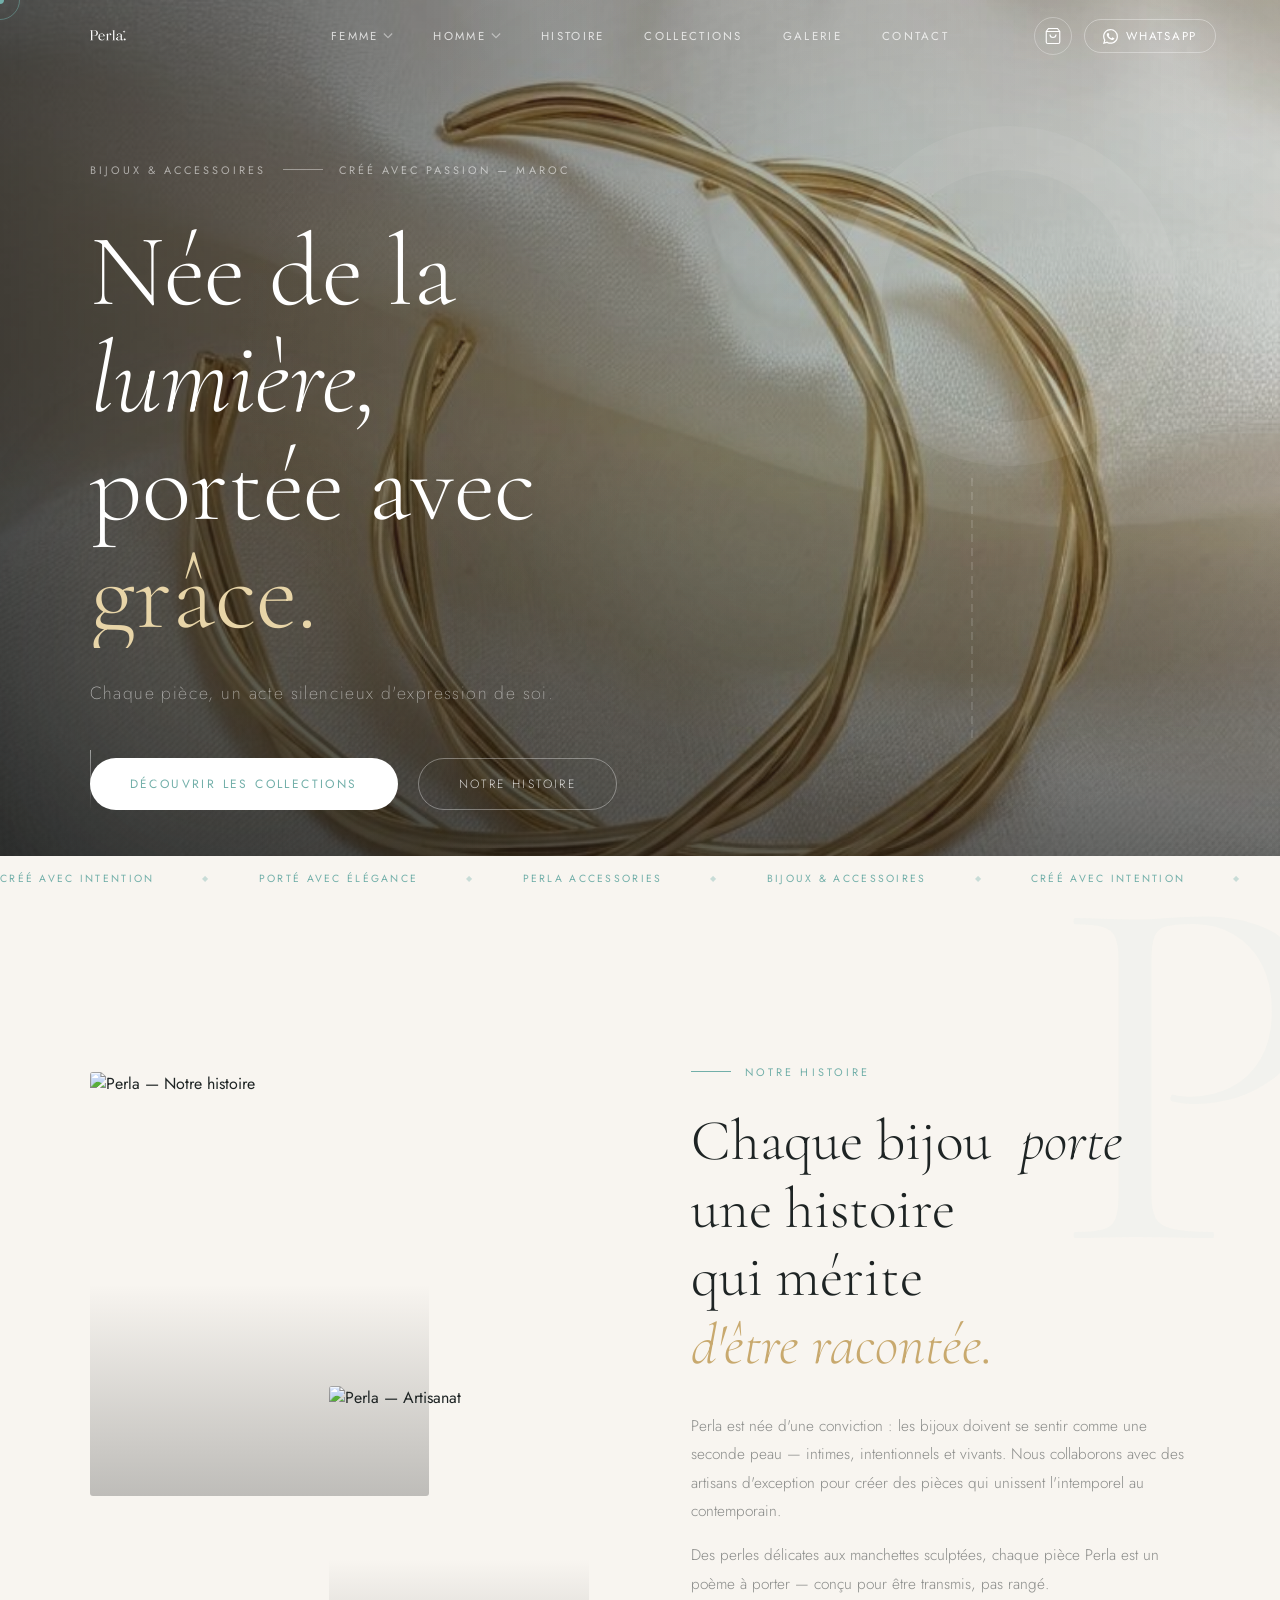
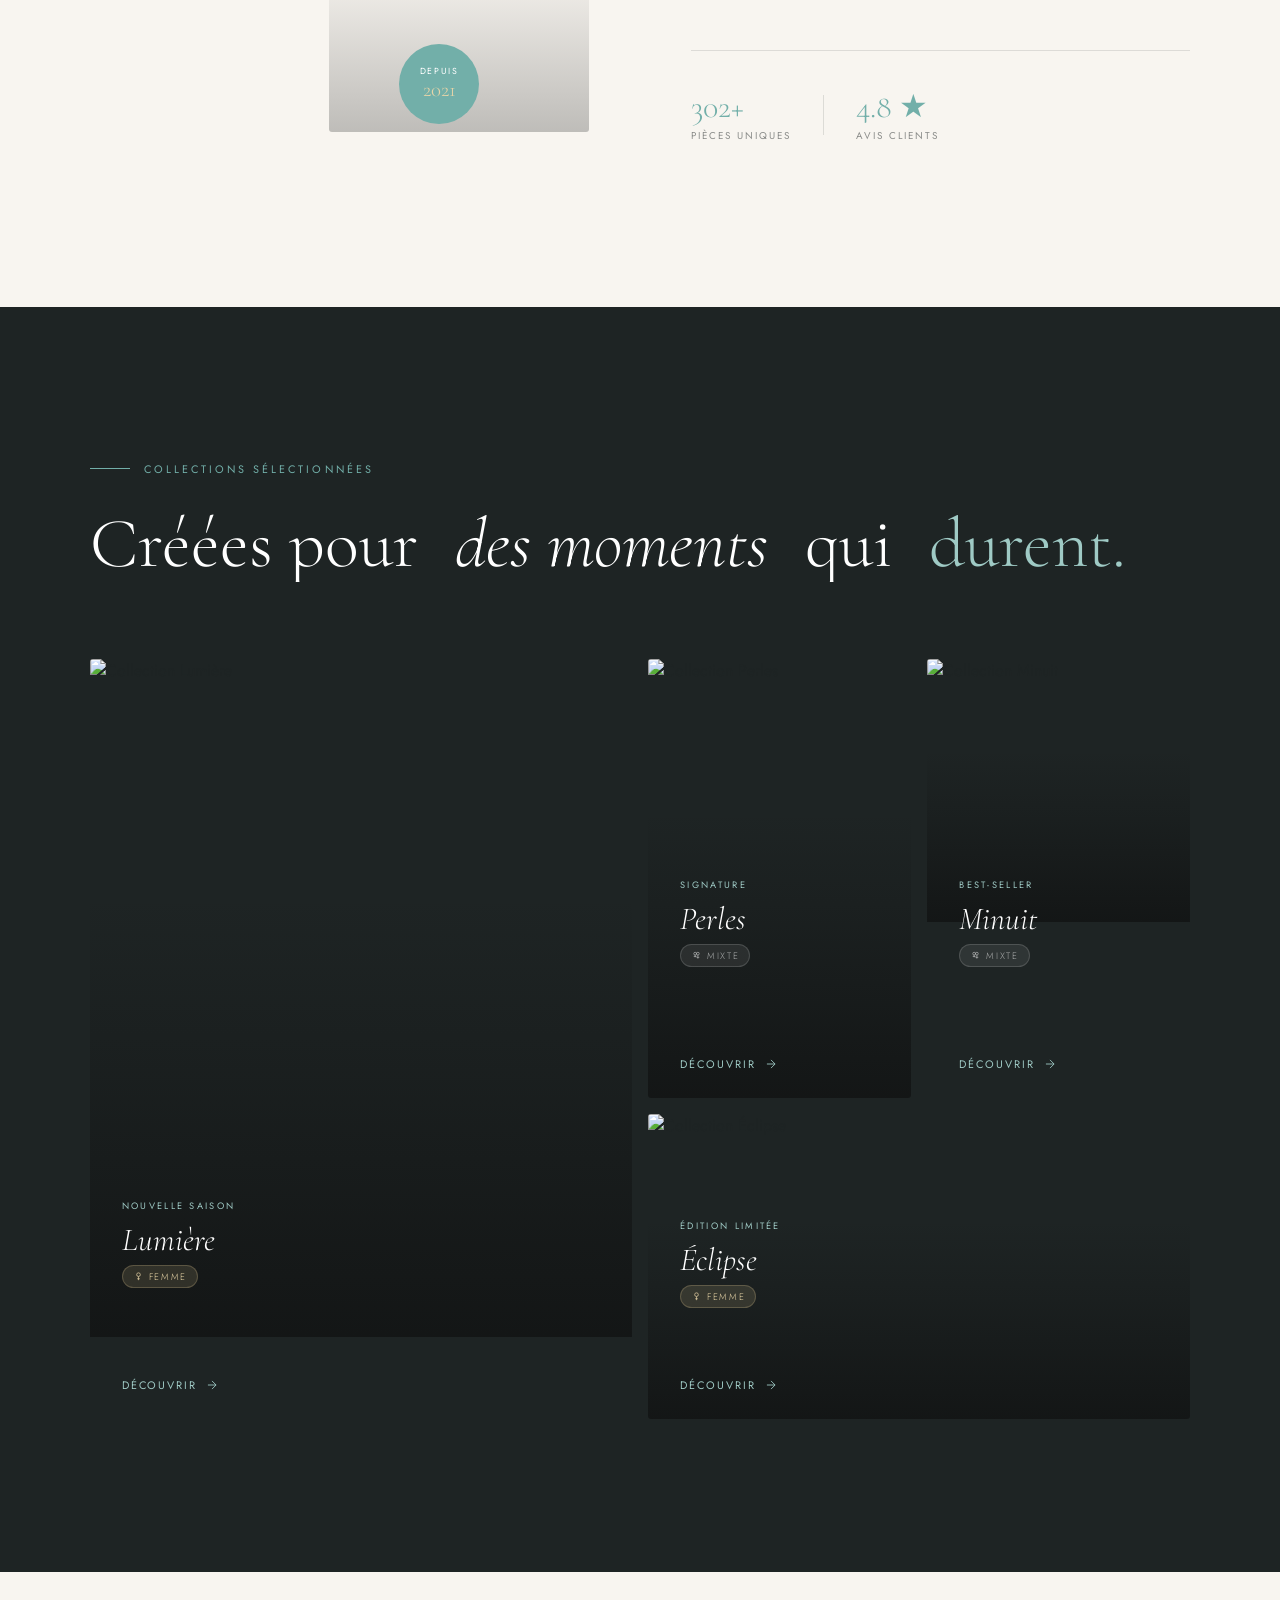
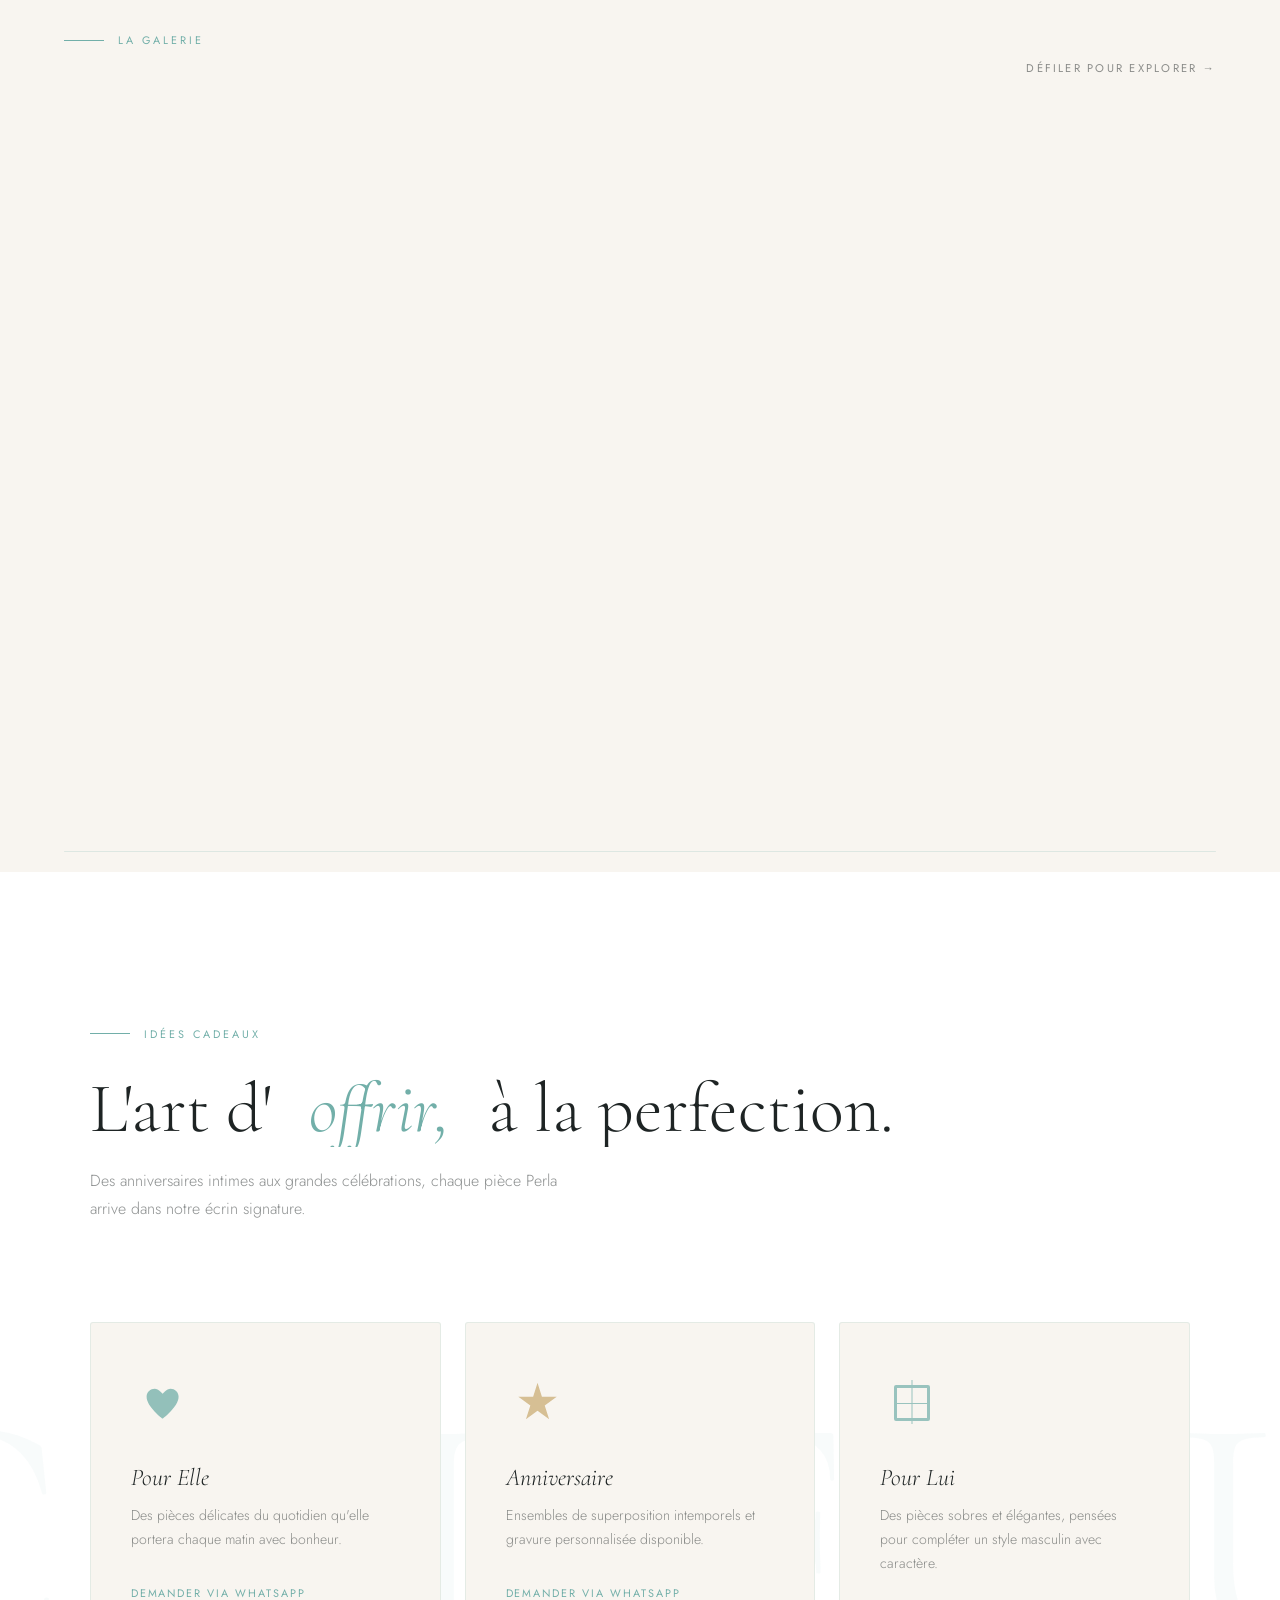
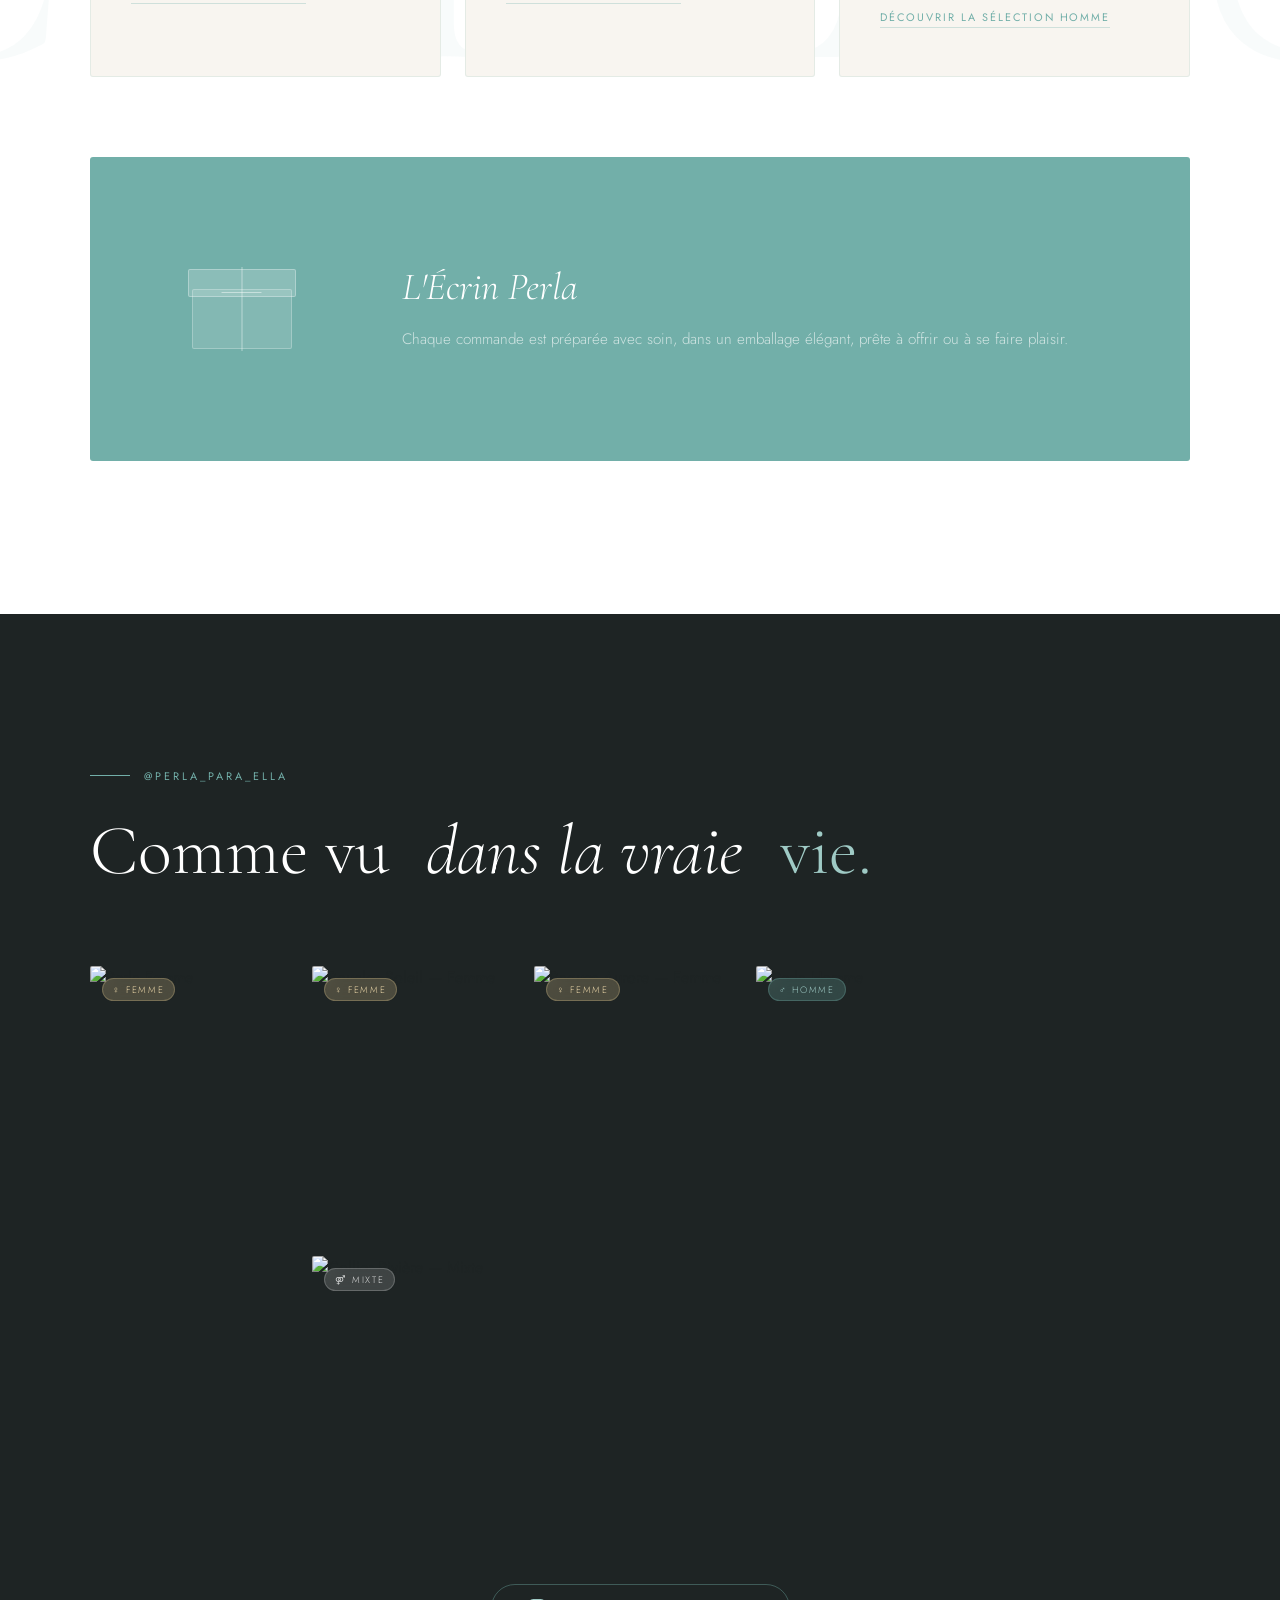
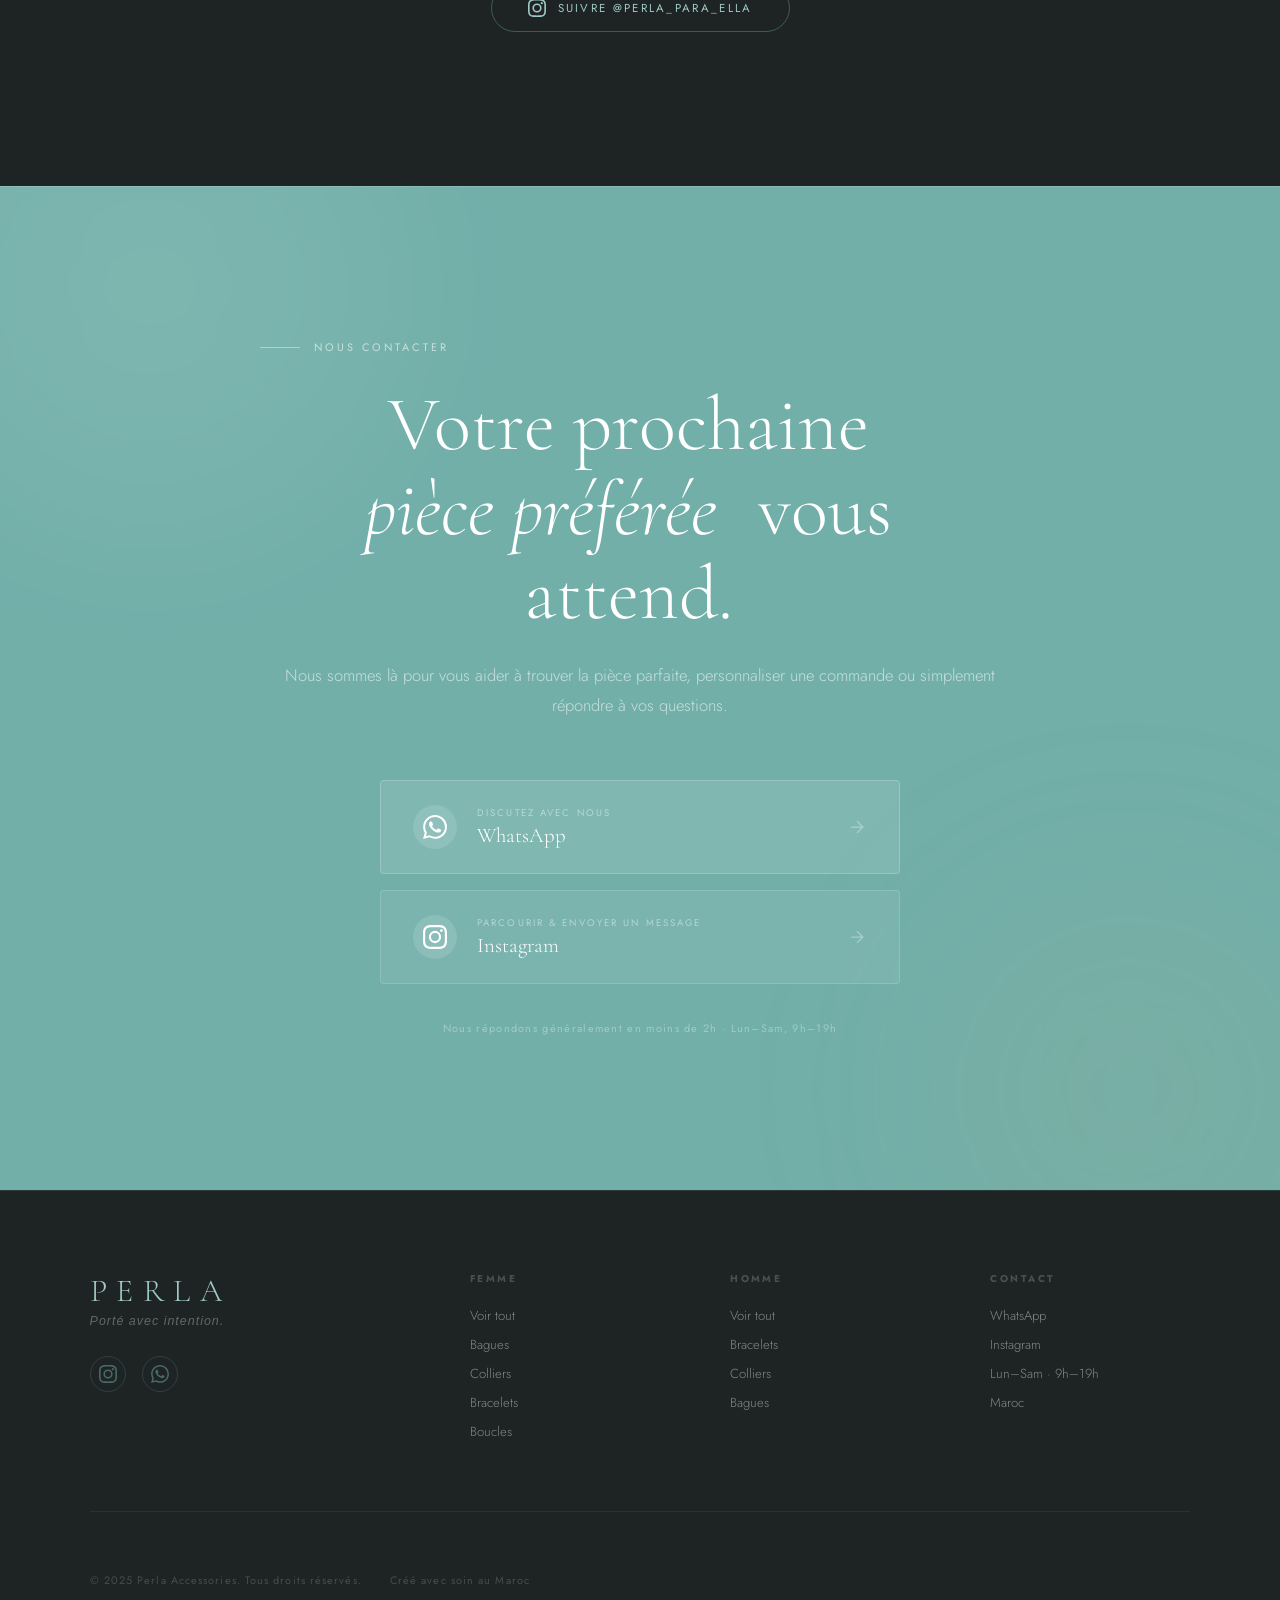
==== commit a1b2ad45: "Update index.html" ====
--- a/index.html
+++ b/index.html
@@ -16,9 +16,14 @@
   <div class="cursor" id="cursor"></div>
   <div class="cursor-follower" id="cursorFollower"></div>
 
+  <!-- ═══ NAVIGATION ═══ -->
+
+  <!-- ═══ HERO ═══ -->
   <section class="hero" id="hero">
     <div class="hero-media">
-      <img src="/hero.jpg" alt="Perla Accessories" class="hero-img" />
+      <!-- Real hero image -->
+      <img src="/images/hero.jpg" alt="Perla Accessories" class="hero-img" />
+      <!-- Cinematic overlays layered on top -->
       <div class="hero-overlay-gradient"></div>
       <div class="hero-overlay-vignette"></div>
       <div class="hero-orbs">
@@ -43,7 +48,7 @@
         <span class="split-line gold" data-delay="360">grâce.</span>
       </h1>
       <p class="hero-sub reveal-fade" data-delay="600">
-        Chaque pièce, un act silencieux d'expression de soi.
+        Chaque pièce, un acte silencieux d'expression de soi.
       </p>
       <div class="hero-actions reveal-fade" data-delay="800">
         <a href="/products.html" class="btn-primary">Découvrir les Collections</a>
@@ -78,18 +83,24 @@
     </div>
   </section>
 
+  <!-- ═══ NOTRE HISTOIRE ═══ -->
   <section class="story" id="story">
     <div class="story-grid">
       <div class="story-visual">
         <div class="story-img-wrap">
+
+          <!-- Story image 1 — real photo -->
           <div class="story-img story-img-1">
-            <img src="/femme-story1.jpg" alt="Perla — Notre histoire" class="story-photo" />
+            <img src="/images/story1.jpg" alt="Perla — Notre histoire" class="story-photo" />
             <div class="story-img-overlay"></div>
           </div>
+
+          <!-- Story image 2 — real photo -->
           <div class="story-img story-img-2">
-            <img src="/femme-story2.jpg" alt="Perla — Artisanat" class="story-photo" />
+            <img src="/images/story2.jpg" alt="Perla — Artisanat" class="story-photo" />
             <div class="story-img-overlay"></div>
           </div>
+
           <div class="story-badge">
             <span>Depuis</span>
             <strong>2021</strong>
@@ -110,7 +121,7 @@
           <span class="reveal-word italic gold">d'être racontée.</span>
         </h2>
         <div class="story-body reveal-fade">
-          <p>Perla est née d'une conviction : les bijoux doivent se ressentir comme une seconde peau — intimes, intentionnels et vivants. Nous collaborons avec des artisans d'exception pour créer des pièces qui unissent l'intemporel au contemporain.</p>
+          <p>Perla est née d'une conviction : les bijoux doivent se sentir comme une seconde peau — intimes, intentionnels et vivants. Nous collaborons avec des artisans d'exception pour créer des pièces qui unissent l'intemporel au contemporain.</p>
           <p>Des perles délicates aux manchettes sculptées, chaque pièce Perla est un poème à porter — conçu pour être transmis, pas rangé.</p>
         </div>
         <div class="story-stats reveal-fade">
@@ -128,6 +139,7 @@
     </div>
   </section>
 
+  <!-- ═══ COLLECTIONS ═══ -->
   <section class="collections" id="collections">
     <div class="collections-header">
       <div class="section-label reveal-label">
@@ -144,65 +156,95 @@
 
     <div class="collections-grid">
 
-      <div class="collection-card card-large" data-collection="femme">
+      <!-- Card 1 — product1.jpg -->
+      <!-- Lumière — Femme -->
+      <div class="collection-card card-large" data-collection="lumière">
         <div class="card-media">
-          <img src="/femme-product1.jpg" alt="Collection Femme" class="card-img" />
+          <img src="/images/product1.jpg" alt="Collection Lumière" class="card-img" />
           <div class="card-img-overlay"></div>
         </div>
         <div class="card-content">
           <span class="card-tag">Nouvelle Saison</span>
-          <h3 class="card-name">Collection Femme</h3>
+          <h3 class="card-name">Lumière</h3>
           <div class="card-gender-badge card-gender-femme">
             <svg viewBox="0 0 24 24" fill="none" stroke="currentColor" stroke-width="1.5" width="11"><circle cx="12" cy="8" r="4"/><path d="M12 12v8M9 17h6"/></svg>
             Femme
           </div>
-          
-          <div class="sub-categories-list" style="margin: 15px 0 10px 0; display: flex; flex-wrap: wrap; gap: 6px;">
-            <a href="/products.html?genre=Femme&category=Bagues" style="font-size: 0.7rem; background: rgba(255,255,255,0.12); padding: 4px 8px; border-radius: 4px; color: #fff; text-decoration: none; border: 1px solid rgba(255,255,255,0.15);">Bagues</a>
-            <a href="/products.html?genre=Femme&category=Colliers" style="font-size: 0.7rem; background: rgba(255,255,255,0.12); padding: 4px 8px; border-radius: 4px; color: #fff; text-decoration: none; border: 1px solid rgba(255,255,255,0.15);">Colliers</a>
-            <a href="/products.html?genre=Femme&category=Bracelets" style="font-size: 0.7rem; background: rgba(255,255,255,0.12); padding: 4px 8px; border-radius: 4px; color: #fff; text-decoration: none; border: 1px solid rgba(255,255,255,0.15);">Bracelets</a>
-            <a href="/products.html?genre=Femme&category=Khelkhal" style="font-size: 0.7rem; background: rgba(255,255,255,0.12); padding: 4px 8px; border-radius: 4px; color: #fff; text-decoration: none; border: 1px solid rgba(255,255,255,0.15);">Chaîne de pieds (Khelkhal)</a>
-            <a href="/products.html?genre=Femme&category=Ensemble" style="font-size: 0.7rem; background: rgba(255,255,255,0.12); padding: 4px 8px; border-radius: 4px; color: #fff; text-decoration: none; border: 1px solid rgba(255,255,255,0.15);">Ensemble</a>
-            <a href="/products.html?genre=Femme&category=Broches" style="font-size: 0.7rem; background: rgba(255,255,255,0.12); padding: 4px 8px; border-radius: 4px; color: #fff; text-decoration: none; border: 1px solid rgba(255,255,255,0.15);">Broches</a>
-            <a href="/products.html?genre=Femme&category=Piercings" style="font-size: 0.7rem; background: rgba(255,255,255,0.12); padding: 4px 8px; border-radius: 4px; color: #fff; text-decoration: none; border: 1px solid rgba(255,255,255,0.15);">Piercings</a>
-          </div>
-
-          <a href="/products.html?genre=Femme" class="card-link">
-            Voir tout
+          <p class="card-desc">La lumière dorée capturée en forme. Bagues, joncs et manchettes qui subliment chaque instant.</p>
+          <a href="/products.html?genre=Femme&collection=Lumière" class="card-link">
+            Découvrir
             <svg width="14" height="14" viewBox="0 0 24 24" fill="none" stroke="currentColor" stroke-width="1.5"><path d="M5 12h14M12 5l7 7-7 7"/></svg>
           </a>
         </div>
       </div>
 
-      <div class="collection-card card-tall" data-collection="homme">
+      <!-- Perles — Les deux -->
+      <div class="collection-card card-tall" data-collection="perles">
         <div class="card-media">
-          <img src="/homme-product6.jpg" alt="Collection Homme" class="card-img" />
+          <img src="/images/product2.jpg" alt="Collection Perles" class="card-img" />
           <div class="card-img-overlay"></div>
         </div>
         <div class="card-content">
           <span class="card-tag">Signature</span>
-          <h3 class="card-name">Collection Homme</h3>
+          <h3 class="card-name">Perles</h3>
           <div class="card-gender-badge card-gender-both">
             <svg viewBox="0 0 24 24" fill="none" stroke="currentColor" stroke-width="1.5" width="11"><circle cx="9" cy="8" r="3"/><circle cx="15" cy="8" r="3"/><path d="M9 11v5M6 14h6M15 11v8M12 16h6"/></svg>
-            Homme
-          </div>
-
-          <div class="sub-categories-list" style="margin: 15px 0 10px 0; display: flex; flex-wrap: wrap; gap: 6px;">
-            <a href="/products.html?genre=Homme&category=Bagues" style="font-size: 0.7rem; background: rgba(255,255,255,0.12); padding: 4px 8px; border-radius: 4px; color: #fff; text-decoration: none; border: 1px solid rgba(255,255,255,0.15);">Bagues</a>
-            <a href="/products.html?genre=Homme&category=Colliers" style="font-size: 0.7rem; background: rgba(255,255,255,0.12); padding: 4px 8px; border-radius: 4px; color: #fff; text-decoration: none; border: 1px solid rgba(255,255,255,0.15);">Colliers</a>
-            <a href="/products.html?genre=Homme&category=Bracelets" style="font-size: 0.7rem; background: rgba(255,255,255,0.12); padding: 4px 8px; border-radius: 4px; color: #fff; text-decoration: none; border: 1px solid rgba(255,255,255,0.15);">Bracelets</a>
-          </div>
-
-          <a href="/products.html?genre=Homme" class="card-link">
-            Voir tout
+            Mixte
+          </div>
+          <p class="card-desc">Notre obsession fondatrice. Perles naturelles et d'eau douce réinterprétées pour tous.</p>
+          <a href="/products.html?collection=Perles" class="card-link">
+            Découvrir
             <svg width="14" height="14" viewBox="0 0 24 24" fill="none" stroke="currentColor" stroke-width="1.5"><path d="M5 12h14M12 5l7 7-7 7"/></svg>
           </a>
         </div>
       </div>
 
+      <!-- Éclipse — Femme -->
+      <div class="collection-card card-wide" data-collection="eclipse">
+        <div class="card-media">
+          <img src="/images/product3.jpg" alt="Collection Éclipse" class="card-img" />
+          <div class="card-img-overlay"></div>
+        </div>
+        <div class="card-content">
+          <span class="card-tag">Édition Limitée</span>
+          <h3 class="card-name">Éclipse</h3>
+          <div class="card-gender-badge card-gender-femme">
+            <svg viewBox="0 0 24 24" fill="none" stroke="currentColor" stroke-width="1.5" width="11"><circle cx="12" cy="8" r="4"/><path d="M12 12v8M9 17h6"/></svg>
+            Femme
+          </div>
+          <p class="card-desc">Arcs audacieux et espaces négatifs. Pour la femme qui porte sa présence avec éclat.</p>
+          <a href="/products.html?genre=Femme&collection=Éclipse" class="card-link">
+            Découvrir
+            <svg width="14" height="14" viewBox="0 0 24 24" fill="none" stroke="currentColor" stroke-width="1.5"><path d="M5 12h14M12 5l7 7-7 7"/></svg>
+          </a>
+        </div>
+      </div>
+
+      <!-- Minuit — Les deux -->
+      <div class="collection-card card-square" data-collection="minuit">
+        <div class="card-media">
+          <img src="/images/product4.jpg" alt="Collection Minuit" class="card-img" />
+          <div class="card-img-overlay"></div>
+        </div>
+        <div class="card-content">
+          <span class="card-tag">Best-seller</span>
+          <h3 class="card-name">Minuit</h3>
+          <div class="card-gender-badge card-gender-both">
+            <svg viewBox="0 0 24 24" fill="none" stroke="currentColor" stroke-width="1.5" width="11"><circle cx="9" cy="8" r="3"/><circle cx="15" cy="8" r="3"/><path d="M9 11v5M6 14h6M15 11v8M12 16h6"/></svg>
+            Mixte
+          </div>
+          <p class="card-desc">Chaînes superposées et pierres de nuit. La collection du soir, pour elle et pour lui.</p>
+          <a href="/products.html?collection=Minuit" class="card-link">
+            Découvrir
+            <svg width="14" height="14" viewBox="0 0 24 24" fill="none" stroke="currentColor" stroke-width="1.5"><path d="M5 12h14M12 5l7 7-7 7"/></svg>
+          </a>
+        </div>
+      </div>
+
     </div>
   </section>
 
+  <!-- ═══ GALERIE HORIZONTALE ═══ -->
   <section class="horizontal-section" id="horizontal">
     <div class="horizontal-sticky">
       <div class="horizontal-header">
@@ -214,74 +256,7 @@
       </div>
       <div class="horizontal-track-wrap" id="hTrackWrap">
         <div class="horizontal-track" id="hTrack">
-
-          <div class="h-card">
-            <div class="h-card-img">
-              <img src="/femme-product1.jpg" alt="Collection Femme" class="h-card-photo" />
-              <div class="h-card-overlay"></div>
-            </div>
-            <div class="h-card-info">
-              <span class="h-card-collection">Collection Femme</span>
-            </div>
-          </div>
-
-          <div class="h-card h-card-featured">
-            <div class="h-card-img">
-              <img src="/femme-product2.jpg" alt="Collection Femme" class="h-card-photo" />
-              <div class="h-card-overlay"></div>
-            </div>
-            <div class="h-card-info">
-              <span class="h-card-collection">Collection Femme</span>
-            </div>
-          </div>
-
-          <div class="h-card">
-            <div class="h-card-img">
-              <img src="/femme-product3.jpg" alt="Collection Femme" class="h-card-photo" />
-              <div class="h-card-overlay"></div>
-            </div>
-            <div class="h-card-info">
-              <span class="h-card-collection">Collection Femme</span>
-            </div>
-          </div>
-
-          <div class="h-card h-card-quote">
-            <div class="hci-label-card">
-              <p class="hci-label-quote">« Porter ce qui vous rend plus vous-même, en mieux. »</p>
-              <span class="hci-label-attr">— Perla</span>
-            </div>
-          </div>
-
-          <div class="h-card h-card-featured">
-            <div class="h-card-img">
-              <img src="/homme-instagram1.jpg" alt="Collection Homme" class="h-card-photo" />
-              <div class="h-card-overlay"></div>
-            </div>
-            <div class="h-card-info">
-              <span class="h-card-collection">Collection Homme</span>
-            </div>
-          </div>
-
-          <div class="h-card">
-            <div class="h-card-img">
-              <img src="/femme-product4.jpg" alt="Collection Femme" class="h-card-photo" />
-              <div class="h-card-overlay"></div>
-            </div>
-            <div class="h-card-info">
-              <span class="h-card-collection">Collection Femme</span>
-            </div>
-          </div>
-
-          <div class="h-card h-card-featured">
-            <div class="h-card-img">
-              <img src="/femme-product5.jpg" alt="Collection Femme" class="h-card-photo" />
-              <div class="h-card-overlay"></div>
-            </div>
-            <div class="h-card-info">
-              <span class="h-card-collection">Collection Femme</span>
-            </div>
-          </div>
-
+          <!-- Cards loaded dynamically below -->
         </div>
       </div>
       <div class="h-progress-bar">
@@ -290,6 +265,7 @@
     </div>
   </section>
 
+  <!-- ═══ IDÉES CADEAUX ═══ -->
   <section class="gifts" id="gifts">
     <div class="gifts-bg-text">CADEAU</div>
     <div class="gifts-inner">
@@ -312,7 +288,7 @@
             <div class="gi-shape gi-heart"></div>
           </div>
           <h4>Pour Elle</h4>
-          <p>Un Khelkhal délicat, un ensemble élégant ou un piercing sophistiqué.</p>
+          <p>Des pièces délicates du quotidien qu'elle portera chaque matin avec bonheur.</p>
           <a href="https://wa.me/212660055928?text=Bonjour Perla, je recherche un cadeau pour elle." target="_blank" class="gift-cta">Demander via WhatsApp</a>
         </div>
         <div class="gift-card gc-2 reveal-fade" style="--delay:0.15s">
@@ -320,7 +296,7 @@
             <div class="gi-shape gi-star"></div>
           </div>
           <h4>Anniversaire</h4>
-          <p>Bagues gravées, bracelets superposés et colliers d'exception.</p>
+          <p>Ensembles de superposition intemporels et gravure personnalisée disponible.</p>
           <a href="https://wa.me/212660055928?text=Bonjour Perla, je recherche un cadeau pour un anniversaire." target="_blank" class="gift-cta">Demander via WhatsApp</a>
         </div>
         <div class="gift-card gc-3 reveal-fade" style="--delay:0.3s">
@@ -328,13 +304,28 @@
             <div class="gi-shape gi-box"></div>
           </div>
           <h4>Pour Lui</h4>
-          <p>Une sélection brute de bagues robustes, de bracelets et de colliers épurés.</p>
+          <p>Des pièces sobres et élégantes, pensées pour compléter un style masculin avec caractère.</p>
           <a href="https://wa.me/212660055928?text=Bonjour Perla, je souhaite découvrir la sélection pour lui." target="_blank" class="gift-cta">Découvrir la sélection Homme</a>
         </div>
       </div>
+
+      <div class="gift-box-feature reveal-fade">
+        <div class="gift-box-visual">
+          <div class="gift-box-3d">
+            <div class="box-lid"></div>
+            <div class="box-body"></div>
+            <div class="box-ribbon"></div>
+          </div>
+        </div>
+        <div class="gift-box-text">
+          <h3>L'Écrin Perla</h3>
+          <p>Chaque commande est préparée avec soin, dans un emballage élégant, prête à offrir ou à se faire plaisir.</p>
+        </div>
+      </div>
     </div>
   </section>
 
+  <!-- ═══ GALERIE INSTAGRAM ═══ -->
   <section class="instagram" id="gallery">
     <div class="instagram-header">
       <div class="section-label reveal-label">
@@ -349,28 +340,310 @@
     </div>
 
     <div class="ig-grid">
+
+      <!-- Cell 1 — Femme look -->
       <div class="ig-cell ig-cell-1 reveal-img" style="--delay:0s">
         <div class="ig-inner">
-          <img src="/femme-instagram2.jpg" alt="Perla Look Femme" class="ig-photo" />
+          <img src="/images/instagram1.jpg" alt="Perla Femme" class="ig-photo" />
           <div class="ig-gender-tag ig-gender-femme">♀ Femme</div>
-        </div>
-      </div>
-
+          <div class="ig-overlay">
+            <a href="/products.html?genre=Femme" class="ig-overlay-link">
+              Voir la collection Femme
+              <svg viewBox="0 0 24 24" fill="none" stroke="currentColor" stroke-width="1.5" width="14"><path d="M5 12h14M12 5l7 7-7 7"/></svg>
+            </a>
+            <a href="https://instagram.com/perla_para_ella" target="_blank" class="ig-overlay-ig">
+              <svg viewBox="0 0 24 24" fill="white" width="18"><path d="M12 2.163c3.204 0 3.584.012 4.85.07 3.252.148 4.771 1.691 4.919 4.919.058 1.265.069 1.645.069 4.849 0 3.205-.012 3.584-.069 4.849-.149 3.225-1.664 4.771-4.919 4.919-1.266.058-1.644.07-4.85.07-3.204 0-3.584-.012-4.849-.07-3.26-.149-4.771-1.699-4.919-4.92-.058-1.265-.07-1.644-.07-4.849 0-3.204.013-3.583.07-4.849.149-3.227 1.664-4.771 4.919-4.919 1.266-.057 1.645-.069 4.849-.069zM12 0C8.741 0 8.333.014 7.053.072 2.695.272.273 2.69.073 7.052.014 8.333 0 8.741 0 12c0 3.259.014 3.668.072 4.948.2 4.358 2.618 6.78 6.98 6.98C8.333 23.986 8.741 24 12 24c3.259 0 3.668-.014 4.948-.072 4.354-.2 6.782-2.618 6.979-6.98.059-1.28.073-1.689.073-4.948 0-3.259-.014-3.667-.072-4.947-.196-4.354-2.617-6.78-6.979-6.98C15.668.014 15.259 0 12 0zm0 5.838a6.162 6.162 0 100 12.324 6.162 6.162 0 000-12.324zM12 16a4 4 0 110-8 4 4 0 010 8zm6.406-11.845a1.44 1.44 0 100 2.881 1.44 1.44 0 000-2.881z"/></svg>
+              Instagram
+            </a>
+          </div>
+        </div>
+      </div>
+
+      <!-- Cell 2 — Boucles Soleil (Femme) -->
       <div class="ig-cell ig-cell-2 reveal-img" style="--delay:0.1s">
         <div class="ig-inner">
-          <img src="/femme-product1.jpg" alt="Création Perla" class="ig-photo" />
+          <img src="/images/product1.jpg" alt="Boucles Soleil — Femme" class="ig-photo" />
           <div class="ig-gender-tag ig-gender-femme">♀ Femme</div>
-        </div>
-      </div>
-
+          <div class="ig-overlay">
+            <a href="/products.html?genre=Femme&category=Boucles d'oreilles" class="ig-overlay-link">
+              Boucles d'oreilles Femme
+              <svg viewBox="0 0 24 24" fill="none" stroke="currentColor" stroke-width="1.5" width="14"><path d="M5 12h14M12 5l7 7-7 7"/></svg>
+            </a>
+            <a href="https://instagram.com/perla_para_ella" target="_blank" class="ig-overlay-ig">
+              <svg viewBox="0 0 24 24" fill="white" width="18"><path d="M12 2.163c3.204 0 3.584.012 4.85.07 3.252.148 4.771 1.691 4.919 4.919.058 1.265.069 1.645.069 4.849 0 3.205-.012 3.584-.069 4.849-.149 3.225-1.664 4.771-4.919 4.919-1.266.058-1.644.07-4.85.07-3.204 0-3.584-.012-4.849-.07-3.26-.149-4.771-1.699-4.919-4.92-.058-1.265-.07-1.644-.07-4.849 0-3.204.013-3.583.07-4.849.149-3.227 1.664-4.771 4.919-4.919 1.266-.057 1.645-.069 4.849-.069zM12 0C8.741 0 8.333.014 7.053.072 2.695.272.273 2.69.073 7.052.014 8.333 0 8.741 0 12c0 3.259.014 3.668.072 4.948.2 4.358 2.618 6.78 6.98 6.98C8.333 23.986 8.741 24 12 24c3.259 0 3.668-.014 4.948-.072 4.354-.2 6.782-2.618 6.979-6.98.059-1.28.073-1.689.073-4.948 0-3.259-.014-3.667-.072-4.947-.196-4.354-2.617-6.78-6.979-6.98C15.668.014 15.259 0 12 0zm0 5.838a6.162 6.162 0 100 12.324 6.162 6.162 0 000-12.324zM12 16a4 4 0 110-8 4 4 0 010 8zm6.406-11.845a1.44 1.44 0 100 2.881 1.44 1.44 0 000-2.881z"/></svg>
+              Instagram
+            </a>
+          </div>
+        </div>
+      </div>
+
+      <!-- Cell 3 — Bagues Aurore (Femme) -->
       <div class="ig-cell ig-cell-3 reveal-img" style="--delay:0.2s">
         <div class="ig-inner">
-          <img src="/homme-instagram1.jpg" alt="Perla Look Homme" class="ig-photo" />
-          <div class="ig-gender-tag ig-gender-both">♂ Homme</div>
-        </div>
-      </div>
+          <img src="/images/product2.jpg" alt="Bagues Aurore — Femme" class="ig-photo" />
+          <div class="ig-gender-tag ig-gender-femme">♀ Femme</div>
+          <div class="ig-overlay">
+            <a href="/products.html?genre=Femme&category=Bagues" class="ig-overlay-link">
+              Bagues Femme
+              <svg viewBox="0 0 24 24" fill="none" stroke="currentColor" stroke-width="1.5" width="14"><path d="M5 12h14M12 5l7 7-7 7"/></svg>
+            </a>
+            <a href="https://instagram.com/perla_para_ella" target="_blank" class="ig-overlay-ig">
+              <svg viewBox="0 0 24 24" fill="white" width="18"><path d="M12 2.163c3.204 0 3.584.012 4.85.07 3.252.148 4.771 1.691 4.919 4.919.058 1.265.069 1.645.069 4.849 0 3.205-.012 3.584-.069 4.849-.149 3.225-1.664 4.771-4.919 4.919-1.266.058-1.644.07-4.85.07-3.204 0-3.584-.012-4.849-.07-3.26-.149-4.771-1.699-4.919-4.92-.058-1.265-.07-1.644-.07-4.849 0-3.204.013-3.583.07-4.849.149-3.227 1.664-4.771 4.919-4.919 1.266-.057 1.645-.069 4.849-.069zM12 0C8.741 0 8.333.014 7.053.072 2.695.272.273 2.69.073 7.052.014 8.333 0 8.741 0 12c0 3.259.014 3.668.072 4.948.2 4.358 2.618 6.78 6.98 6.98C8.333 23.986 8.741 24 12 24c3.259 0 3.668-.014 4.948-.072 4.354-.2 6.782-2.618 6.979-6.98.059-1.28.073-1.689.073-4.948 0-3.259-.014-3.667-.072-4.947-.196-4.354-2.617-6.78-6.979-6.98C15.668.014 15.259 0 12 0zm0 5.838a6.162 6.162 0 100 12.324 6.162 6.162 0 000-12.324zM12 16a4 4 0 110-8 4 4 0 010 8zm6.406-11.845a1.44 1.44 0 100 2.881 1.44 1.44 0 000-2.881z"/></svg>
+              Instagram
+            </a>
+          </div>
+        </div>
+      </div>
+
+      <!-- Cell 4 — Homme look -->
+      <div class="ig-cell ig-cell-4 reveal-img" style="--delay:0.15s">
+        <div class="ig-inner">
+          <img src="/images/instagram2.jpg" alt="Perla Homme" class="ig-photo" />
+          <div class="ig-gender-tag ig-gender-homme">♂ Homme</div>
+          <div class="ig-overlay">
+            <a href="/products.html?genre=Homme" class="ig-overlay-link">
+              Voir la collection Homme
+              <svg viewBox="0 0 24 24" fill="none" stroke="currentColor" stroke-width="1.5" width="14"><path d="M5 12h14M12 5l7 7-7 7"/></svg>
+            </a>
+            <a href="https://instagram.com/perla_para_ella" target="_blank" class="ig-overlay-ig">
+              <svg viewBox="0 0 24 24" fill="white" width="18"><path d="M12 2.163c3.204 0 3.584.012 4.85.07 3.252.148 4.771 1.691 4.919 4.919.058 1.265.069 1.645.069 4.849 0 3.205-.012 3.584-.069 4.849-.149 3.225-1.664 4.771-4.919 4.919-1.266.058-1.644.07-4.85.07-3.204 0-3.584-.012-4.849-.07-3.26-.149-4.771-1.699-4.919-4.92-.058-1.265-.07-1.644-.07-4.849 0-3.204.013-3.583.07-4.849.149-3.227 1.664-4.771 4.919-4.919 1.266-.057 1.645-.069 4.849-.069zM12 0C8.741 0 8.333.014 7.053.072 2.695.272.273 2.69.073 7.052.014 8.333 0 8.741 0 12c0 3.259.014 3.668.072 4.948.2 4.358 2.618 6.78 6.98 6.98C8.333 23.986 8.741 24 12 24c3.259 0 3.668-.014 4.948-.072 4.354-.2 6.782-2.618 6.979-6.98.059-1.28.073-1.689.073-4.948 0-3.259-.014-3.667-.072-4.947-.196-4.354-2.617-6.78-6.979-6.98C15.668.014 15.259 0 12 0zm0 5.838a6.162 6.162 0 100 12.324 6.162 6.162 0 000-12.324zM12 16a4 4 0 110-8 4 4 0 010 8zm6.406-11.845a1.44 1.44 0 100 2.881 1.44 1.44 0 000-2.881z"/></svg>
+              Instagram
+            </a>
+          </div>
+        </div>
+      </div>
+
+      <!-- Cell 5 — Collier Rivière (Mixte) -->
+      <div class="ig-cell ig-cell-5 reveal-img" style="--delay:0.25s">
+        <div class="ig-inner">
+          <img src="/images/product3.jpg" alt="Collier Rivière — Mixte" class="ig-photo" />
+          <div class="ig-gender-tag ig-gender-both">⚤ Mixte</div>
+          <div class="ig-overlay">
+            <a href="/products.html?collection=Perles" class="ig-overlay-link">
+              Collection Perles
+              <svg viewBox="0 0 24 24" fill="none" stroke="currentColor" stroke-width="1.5" width="14"><path d="M5 12h14M12 5l7 7-7 7"/></svg>
+            </a>
+            <a href="https://instagram.com/perla_para_ella" target="_blank" class="ig-overlay-ig">
+              <svg viewBox="0 0 24 24" fill="white" width="18"><path d="M12 2.163c3.204 0 3.584.012 4.85.07 3.252.148 4.771 1.691 4.919 4.919.058 1.265.069 1.645.069 4.849 0 3.205-.012 3.584-.069 4.849-.149 3.225-1.664 4.771-4.919 4.919-1.266.058-1.644.07-4.85.07-3.204 0-3.584-.012-4.849-.07-3.26-.149-4.771-1.699-4.919-4.92-.058-1.265-.07-1.644-.07-4.849 0-3.204.013-3.583.07-4.849.149-3.227 1.664-4.771 4.919-4.919 1.266-.057 1.645-.069 4.849-.069zM12 0C8.741 0 8.333.014 7.053.072 2.695.272.273 2.69.073 7.052.014 8.333 0 8.741 0 12c0 3.259.014 3.668.072 4.948.2 4.358 2.618 6.78 6.98 6.98C8.333 23.986 8.741 24 12 24c3.259 0 3.668-.014 4.948-.072 4.354-.2 6.782-2.618 6.979-6.98.059-1.28.073-1.689.073-4.948 0-3.259-.014-3.667-.072-4.947-.196-4.354-2.617-6.78-6.979-6.98C15.668.014 15.259 0 12 0zm0 5.838a6.162 6.162 0 100 12.324 6.162 6.162 0 000-12.324zM12 16a4 4 0 110-8 4 4 0 010 8zm6.406-11.845a1.44 1.44 0 100 2.881 1.44 1.44 0 000-2.881z"/></svg>
+              Instagram
+            </a>
+          </div>
+        </div>
+      </div>
+
+    </div>
+
+    <div class="ig-follow reveal-fade">
+      <a href="https://instagram.com/perla_para_ella" target="_blank" class="ig-follow-btn">
+        <svg viewBox="0 0 24 24" fill="currentColor" width="18"><path d="M12 2.163c3.204 0 3.584.012 4.85.07 3.252.148 4.771 1.691 4.919 4.919.058 1.265.069 1.645.069 4.849 0 3.205-.012 3.584-.069 4.849-.149 3.225-1.664 4.771-4.919 4.919-1.266.058-1.644.07-4.85.07-3.204 0-3.584-.012-4.849-.07-3.26-.149-4.771-1.699-4.919-4.92-.058-1.265-.07-1.644-.07-4.849 0-3.204.013-3.583.07-4.849.149-3.227 1.664-4.771 4.919-4.919 1.266-.057 1.645-.069 4.849-.069zM12 0C8.741 0 8.333.014 7.053.072 2.695.272.273 2.69.073 7.052.014 8.333 0 8.741 0 12c0 3.259.014 3.668.072 4.948.2 4.358 2.618 6.78 6.98 6.98C8.333 23.986 8.741 24 12 24c3.259 0 3.668-.014 4.948-.072 4.354-.2 6.782-2.618 6.979-6.98.059-1.28.073-1.689.073-4.948 0-3.259-.014-3.667-.072-4.947-.196-4.354-2.617-6.78-6.979-6.98C15.668.014 15.259 0 12 0zm0 5.838a6.162 6.162 0 100 12.324 6.162 6.162 0 000-12.324zM12 16a4 4 0 110-8 4 4 0 010 8zm6.406-11.845a1.44 1.44 0 100 2.881 1.44 1.44 0 000-2.881z"/></svg>
+        Suivre @perla_para_ella
+      </a>
     </div>
   </section>
 
+  <!-- ═══ CONTACT ═══ -->
+  <section class="contact" id="contact">
+    <div class="contact-bg">
+      <div class="contact-orb contact-orb-1"></div>
+      <div class="contact-orb contact-orb-2"></div>
+    </div>
+    <div class="contact-inner">
+      <div class="section-label reveal-label light">
+        <span class="label-line"></span>
+        Nous Contacter
+      </div>
+      <h2 class="contact-title">
+        <span class="reveal-word">Votre prochaine</span>
+        <span class="reveal-word italic">pièce préférée</span>
+        <span class="reveal-word">vous</span>
+        <span class="reveal-word">attend.</span>
+      </h2>
+      <p class="contact-sub reveal-fade">Nous sommes là pour vous aider à trouver la pièce parfaite, personnaliser une commande ou simplement répondre à vos questions.</p>
+      <div class="contact-channels reveal-fade">
+        <a href="https://wa.me/212660055928?text=Bonjour Perla, je souhaite en savoir plus sur vos collections." target="_blank" class="channel-btn channel-whatsapp">
+          <div class="channel-icon">
+            <svg viewBox="0 0 24 24" fill="currentColor" width="24"><path d="M17.472 14.382c-.297-.149-1.758-.867-2.03-.967-.273-.099-.471-.148-.67.15-.197.297-.767.966-.94 1.164-.173.199-.347.223-.644.075-.297-.15-1.255-.463-2.39-1.475-.883-.788-1.48-1.761-1.653-2.059-.173-.297-.018-.458.13-.606.134-.133.298-.347.446-.52.149-.174.198-.298.298-.497.099-.198.05-.371-.025-.52-.075-.149-.669-1.612-.916-2.207-.242-.579-.487-.5-.669-.51-.173-.008-.371-.01-.57-.01-.198 0-.52.074-.792.372-.272.297-1.04 1.016-1.04 2.479 0 1.462 1.065 2.875 1.213 3.074.149.198 2.096 3.2 5.077 4.487.709.306 1.262.489 1.694.625.712.227 1.36.195 1.871.118.571-.085 1.758-.719 2.006-1.413.248-.694.248-1.289.173-1.413-.074-.124-.272-.198-.57-.347m-5.421 7.403h-.004a9.87 9.87 0 01-5.031-1.378l-.361-.214-3.741.982.998-3.648-.235-.374a9.86 9.86 0 01-1.51-5.26c.001-5.45 4.436-9.884 9.888-9.884 2.64 0 5.122 1.03 6.988 2.898a9.825 9.825 0 012.893 6.994c-.003 5.45-4.437 9.884-9.885 9.884m8.413-18.297A11.815 11.815 0 0012.05 0C5.495 0 .16 5.335.157 11.892c0 2.096.547 4.142 1.588 5.945L.057 24l6.305-1.654a11.882 11.882 0 005.683 1.448h.005c6.554 0 11.89-5.335 11.893-11.893a11.821 11.821 0 00-3.48-8.413z"/></svg>
+          </div>
+          <div class="channel-text">
+            <span class="channel-label">Discutez avec nous</span>
+            <span class="channel-name">WhatsApp</span>
+          </div>
+          <svg class="channel-arrow" viewBox="0 0 24 24" fill="none" stroke="currentColor" stroke-width="1.5" width="20"><path d="M5 12h14M12 5l7 7-7 7"/></svg>
+        </a>
+        <a href="https://instagram.com/perla_para_ella" target="_blank" class="channel-btn channel-instagram">
+          <div class="channel-icon">
+            <svg viewBox="0 0 24 24" fill="currentColor" width="24"><path d="M12 2.163c3.204 0 3.584.012 4.85.07 3.252.148 4.771 1.691 4.919 4.919.058 1.265.069 1.645.069 4.849 0 3.205-.012 3.584-.069 4.849-.149 3.225-1.664 4.771-4.919 4.919-1.266.058-1.644.07-4.85.07-3.204 0-3.584-.012-4.849-.07-3.26-.149-4.771-1.699-4.919-4.92-.058-1.265-.07-1.644-.07-4.849 0-3.204.013-3.583.07-4.849.149-3.227 1.664-4.771 4.919-4.919 1.266-.057 1.645-.069 4.849-.069zM12 0C8.741 0 8.333.014 7.053.072 2.695.272.273 2.69.073 7.052.014 8.333 0 8.741 0 12c0 3.259.014 3.668.072 4.948.2 4.358 2.618 6.78 6.98 6.98C8.333 23.986 8.741 24 12 24c3.259 0 3.668-.014 4.948-.072 4.354-.2 6.782-2.618 6.979-6.98.059-1.28.073-1.689.073-4.948 0-3.259-.014-3.667-.072-4.947-.196-4.354-2.617-6.78-6.979-6.98C15.668.014 15.259 0 12 0zm0 5.838a6.162 6.162 0 100 12.324 6.162 6.162 0 000-12.324zM12 16a4 4 0 110-8 4 4 0 010 8zm6.406-11.845a1.44 1.44 0 100 2.881 1.44 1.44 0 000-2.881z"/></svg>
+          </div>
+          <div class="channel-text">
+            <span class="channel-label">Parcourir &amp; envoyer un message</span>
+            <span class="channel-name">Instagram</span>
+          </div>
+          <svg class="channel-arrow" viewBox="0 0 24 24" fill="none" stroke="currentColor" stroke-width="1.5" width="20"><path d="M5 12h14M12 5l7 7-7 7"/></svg>
+        </a>
+      </div>
+      <p class="contact-note reveal-fade">Nous répondons généralement en moins de 2h · Lun–Sam, 9h–19h</p>
+    </div>
+  </section>
+
+  <!-- ═══ PIED DE PAGE ═══ -->
+  <footer class="footer">
+    <div class="footer-top">
+      <div class="footer-brand">
+        <div class="footer-logo">PERLA</div>
+        <p class="footer-tagline">Porté avec intention.</p>
+        <div class="footer-socials">
+          <a href="https://instagram.com/perla_para_ella" target="_blank" aria-label="Instagram">
+            <svg viewBox="0 0 24 24" fill="currentColor" width="18"><path d="M12 2.163c3.204 0 3.584.012 4.85.07 3.252.148 4.771 1.691 4.919 4.919.058 1.265.069 1.645.069 4.849 0 3.205-.012 3.584-.069 4.849-.149 3.225-1.664 4.771-4.919 4.919-1.266.058-1.644.07-4.85.07-3.204 0-3.584-.012-4.849-.07-3.26-.149-4.771-1.699-4.919-4.92-.058-1.265-.07-1.644-.07-4.849 0-3.204.013-3.583.07-4.849.149-3.227 1.664-4.771 4.919-4.919 1.266-.057 1.645-.069 4.849-.069zM12 0C8.741 0 8.333.014 7.053.072 2.695.272.273 2.69.073 7.052.014 8.333 0 8.741 0 12c0 3.259.014 3.668.072 4.948.2 4.358 2.618 6.78 6.98 6.98C8.333 23.986 8.741 24 12 24c3.259 0 3.668-.014 4.948-.072 4.354-.2 6.782-2.618 6.979-6.98.059-1.28.073-1.689.073-4.948 0-3.259-.014-3.667-.072-4.947-.196-4.354-2.617-6.78-6.979-6.98C15.668.014 15.259 0 12 0zm0 5.838a6.162 6.162 0 100 12.324 6.162 6.162 0 000-12.324zM12 16a4 4 0 110-8 4 4 0 010 8zm6.406-11.845a1.44 1.44 0 100 2.881 1.44 1.44 0 000-2.881z"/></svg>
+          </a>
+          <a href="https://wa.me/212660055928" target="_blank" aria-label="WhatsApp">
+            <svg viewBox="0 0 24 24" fill="currentColor" width="18"><path d="M17.472 14.382c-.297-.149-1.758-.867-2.03-.967-.273-.099-.471-.148-.67.15-.197.297-.767.966-.94 1.164-.173.199-.347.223-.644.075-.297-.15-1.255-.463-2.39-1.475-.883-.788-1.48-1.761-1.653-2.059-.173-.297-.018-.458.13-.606.134-.133.298-.347.446-.52.149-.174.198-.298.298-.497.099-.198.05-.371-.025-.52-.075-.149-.669-1.612-.916-2.207-.242-.579-.487-.5-.669-.51-.173-.008-.371-.01-.57-.01-.198 0-.52.074-.792.372-.272.297-1.04 1.016-1.04 2.479 0 1.462 1.065 2.875 1.213 3.074.149.198 2.096 3.2 5.077 4.487.709.306 1.262.489 1.694.625.712.227 1.36.195 1.871.118.571-.085 1.758-.719 2.006-1.413.248-.694.248-1.289.173-1.413-.074-.124-.272-.198-.57-.347m-5.421 7.403h-.004a9.87 9.87 0 01-5.031-1.378l-.361-.214-3.741.982.998-3.648-.235-.374a9.86 9.86 0 01-1.51-5.26c.001-5.45 4.436-9.884 9.888-9.884 2.64 0 5.122 1.03 6.988 2.898a9.825 9.825 0 012.893 6.994c-.003 5.45-4.437 9.884-9.885 9.884m8.413-18.297A11.815 11.815 0 0012.05 0C5.495 0 .16 5.335.157 11.892c0 2.096.547 4.142 1.588 5.945L.057 24l6.305-1.654a11.882 11.882 0 005.683 1.448h.005c6.554 0 11.89-5.335 11.893-11.893a11.821 11.821 0 00-3.48-8.413z"/></svg>
+          </a>
+        </div>
+      </div>
+      <div class="footer-nav-col">
+        <h5>Collections</h5>
+        <a href="#collections">Lumière</a>
+        <a href="#collections">Perles</a>
+        <a href="#collections">Éclipse</a>
+        <a href="#collections">Minuit</a>
+      </div>
+      <div class="footer-nav-col">
+        <h5>Boutique</h5>
+        <a href="#gifts">Idées Cadeaux</a>
+        <a href="#gallery">Lookbook</a>
+        <a href="#story">Notre Histoire</a>
+        <a href="#contact">Contact</a>
+      </div>
+      <div class="footer-nav-col">
+        <h5>Contact</h5>
+        <a href="https://wa.me/212660055928" target="_blank">WhatsApp</a>
+        <a href="https://instagram.com/perla_para_ella" target="_blank">Message Instagram</a>
+        <span class="footer-hours">Lun–Sam · 9h–19h</span>
+        <span class="footer-hours">Maroc</span>
+      </div>
+    </div>
+    <div class="footer-bottom">
+      <span>© 2025 Perla Accessories. Tous droits réservés.</span>
+      <span class="footer-divider">·</span>
+      <span>Créé avec soin au Maroc</span>
+    </div>
+  </footer>
+
+  <!-- WhatsApp flottant -->
+  <a href="https://wa.me/212660055928?text=Bonjour Perla!" target="_blank" class="float-wa" id="floatWa" aria-label="WhatsApp">
+    <svg viewBox="0 0 24 24" fill="white" width="26"><path d="M17.472 14.382c-.297-.149-1.758-.867-2.03-.967-.273-.099-.471-.148-.67.15-.197.297-.767.966-.94 1.164-.173.199-.347.223-.644.075-.297-.15-1.255-.463-2.39-1.475-.883-.788-1.48-1.761-1.653-2.059-.173-.297-.018-.458.13-.606.134-.133.298-.347.446-.52.149-.174.198-.298.298-.497.099-.198.05-.371-.025-.52-.075-.149-.669-1.612-.916-2.207-.242-.579-.487-.5-.669-.51-.173-.008-.371-.01-.57-.01-.198 0-.52.074-.792.372-.272.297-1.04 1.016-1.04 2.479 0 1.462 1.065 2.875 1.213 3.074.149.198 2.096 3.2 5.077 4.487.709.306 1.262.489 1.694.625.712.227 1.36.195 1.871.118.571-.085 1.758-.719 2.006-1.413.248-.694.248-1.289.173-1.413-.074-.124-.272-.198-.57-.347m-5.421 7.403h-.004a9.87 9.87 0 01-5.031-1.378l-.361-.214-3.741.982.998-3.648-.235-.374a9.86 9.86 0 01-1.51-5.26c.001-5.45 4.436-9.884 9.888-9.884 2.64 0 5.122 1.03 6.988 2.898a9.825 9.825 0 012.893 6.994c-.003 5.45-4.437 9.884-9.885 9.884m8.413-18.297A11.815 11.815 0 0012.05 0C5.495 0 .16 5.335.157 11.892c0 2.096.547 4.142 1.588 5.945L.057 24l6.305-1.654a11.882 11.882 0 005.683 1.448h.005c6.554 0 11.89-5.335 11.893-11.893a11.821 11.821 0 00-3.48-8.413z"/></svg>
+    <span class="float-wa-pulse"></span>
+  </a>
+
+  <script src="/script.js"></script>
+  <script src="/shared.js"></script>
+  <script>
+  /* ── DYNAMIC GALLERY — loads real products from Google Sheets ── */
+  const GALLERY_API = 'https://script.google.com/macros/s/AKfycbw4A59eT2dvLl8G0rk751Y89-FIWqdrx-Romj5qETWR6Z1i_KIrpeJ-8VkqQ-fH4BOZ/exec';
+
+  async function loadGallery() {
+    const track = document.getElementById('hTrack');
+    if (!track) return;
+
+    try {
+      const res  = await fetch(GALLERY_API + '?action=getProducts');
+      const data = await res.json();
+      const products = Array.isArray(data) ? data : (data.products || data.data || []);
+
+      if (!products.length) {
+        loadFallbackGallery();
+        return;
+      }
+
+      /* Sort: Femme first, then Homme, then Mixte */
+      const sorted = [
+        ...products.filter(p => p.genre === 'Femme'),
+        ...products.filter(p => p.genre === 'Homme'),
+        ...products.filter(p => p.genre === 'Les deux' || p.genre === 'Mixte'),
+      ];
+
+      /* Build cards */
+      const cards = sorted.map((p, i) => {
+        const isFeatured = i === 1 || i === 4; /* every 2nd and 5th card is featured */
+        const img = p.image || (p.genre === 'Homme' ? '/images/homme-product6.jpg' : '/images/femme-product1.jpg');
+        const genderTag = p.genre === 'Femme'
+          ? '<span style="position:absolute;top:12px;left:12px;background:rgba(114,175,169,0.9);color:white;font-size:.6rem;letter-spacing:.1em;text-transform:uppercase;padding:3px 8px;border-radius:20px">♀ Femme</span>'
+          : p.genre === 'Homme'
+          ? '<span style="position:absolute;top:12px;left:12px;background:rgba(30,36,36,0.85);color:white;font-size:.6rem;letter-spacing:.1em;text-transform:uppercase;padding:3px 8px;border-radius:20px">♂ Homme</span>'
+          : '';
+
+        return \`
+          <div class="h-card\${isFeatured ? ' h-card-featured' : ''}">
+            <div class="h-card-img" style="position:relative">
+              <img src="\${img}" alt="\${p.name}" class="h-card-photo"
+                onerror="this.src='\${p.genre==='Homme'?'/images/homme-product6.jpg':'/images/femme-product1.jpg'}'" />
+              <div class="h-card-overlay"></div>
+              \${genderTag}
+            </div>
+            <div class="h-card-info">
+              <span class="h-card-collection">\${p.collection || p.category || ''}</span>
+              <h4 class="h-card-name">\${p.name}</h4>
+              <span class="h-card-material">\${p.material || p.price || ''}</span>
+            </div>
+          </div>\`;
+      });
+
+      /* Add quote card in the middle */
+      const mid = Math.floor(cards.length / 2);
+      cards.splice(mid, 0, \`
+        <div class="h-card h-card-quote">
+          <div class="hci-label-card">
+            <p class="hci-label-quote">« Porter ce qui vous rend plus vous-même, en mieux. »</p>
+            <span class="hci-label-attr">— Perla</span>
+          </div>
+        </div>\`);
+
+      track.innerHTML = cards.join('');
+
+      /* Re-trigger horizontal scroll init after DOM update */
+      if (typeof initHorizontalScroll === 'function') {
+        initHorizontalScroll();
+      }
+
+    } catch(e) {
+      console.warn('Gallery load failed, using fallback:', e);
+      loadFallbackGallery();
+    }
+  }
+
+  function loadFallbackGallery() {
+    const track = document.getElementById('hTrack');
+    if (!track) return;
+    const cards = [
+      { image:'/images/femme-product1.jpg', genre:'Femme',  featured:false },
+      { image:'/images/femme-product2.jpg', genre:'Femme',  featured:true  },
+      { image:'/images/femme-product3.jpg', genre:'Femme',  featured:false },
+      { image:'/images/homme-instagram1.jpg',genre:'Homme', featured:true  },
+      { image:'/images/femme-product4.jpg', genre:'Femme',  featured:false },
+      { image:'/images/femme-product5.jpg', genre:'Femme',  featured:false },
+      { image:'/images/homme-product6.jpg', genre:'Homme',  featured:false },
+    ];
+    const quoteHtml = '<div class="h-card h-card-quote"><div class="hci-label-card"><p class="hci-label-quote">« Porter ce qui vous rend plus vous-même, en mieux. »</p><span class="hci-label-attr">— Perla</span></div></div>';
+    let html = '';
+    cards.forEach((p, i) => {
+      if (i === 3) html += quoteHtml;
+      const tag = p.genre === 'Homme'
+        ? '<span style="position:absolute;top:12px;left:12px;background:rgba(30,36,36,0.85);color:white;font-size:.6rem;letter-spacing:.1em;text-transform:uppercase;padding:3px 8px;border-radius:20px">♯ Homme</span>'
+        : '<span style="position:absolute;top:12px;left:12px;background:rgba(114,175,169,0.9);color:white;font-size:.6rem;letter-spacing:.1em;text-transform:uppercase;padding:3px 8px;border-radius:20px">♀ Femme</span>';
+      const label = p.genre === 'Homme' ? 'Collection Homme' : 'Collection Femme';
+      html += '<div class="h-card' + (p.featured ? ' h-card-featured' : '') + '">'
+        + '<div class="h-card-img" style="position:relative">'
+        + '<img src="' + p.image + '" alt="' + label + '" class="h-card-photo" />'
+        + '<div class="h-card-overlay"></div>'
+        + tag
+        + '</div>'
+        + '<div class="h-card-info"><span class="h-card-collection">' + label + '</span></div>'
+        + '</div>';
+    });
+    track.innerHTML = html;
+  }
+
+  document.addEventListener('DOMContentLoaded', loadGallery);
+  </script>
 </body>
 </html>
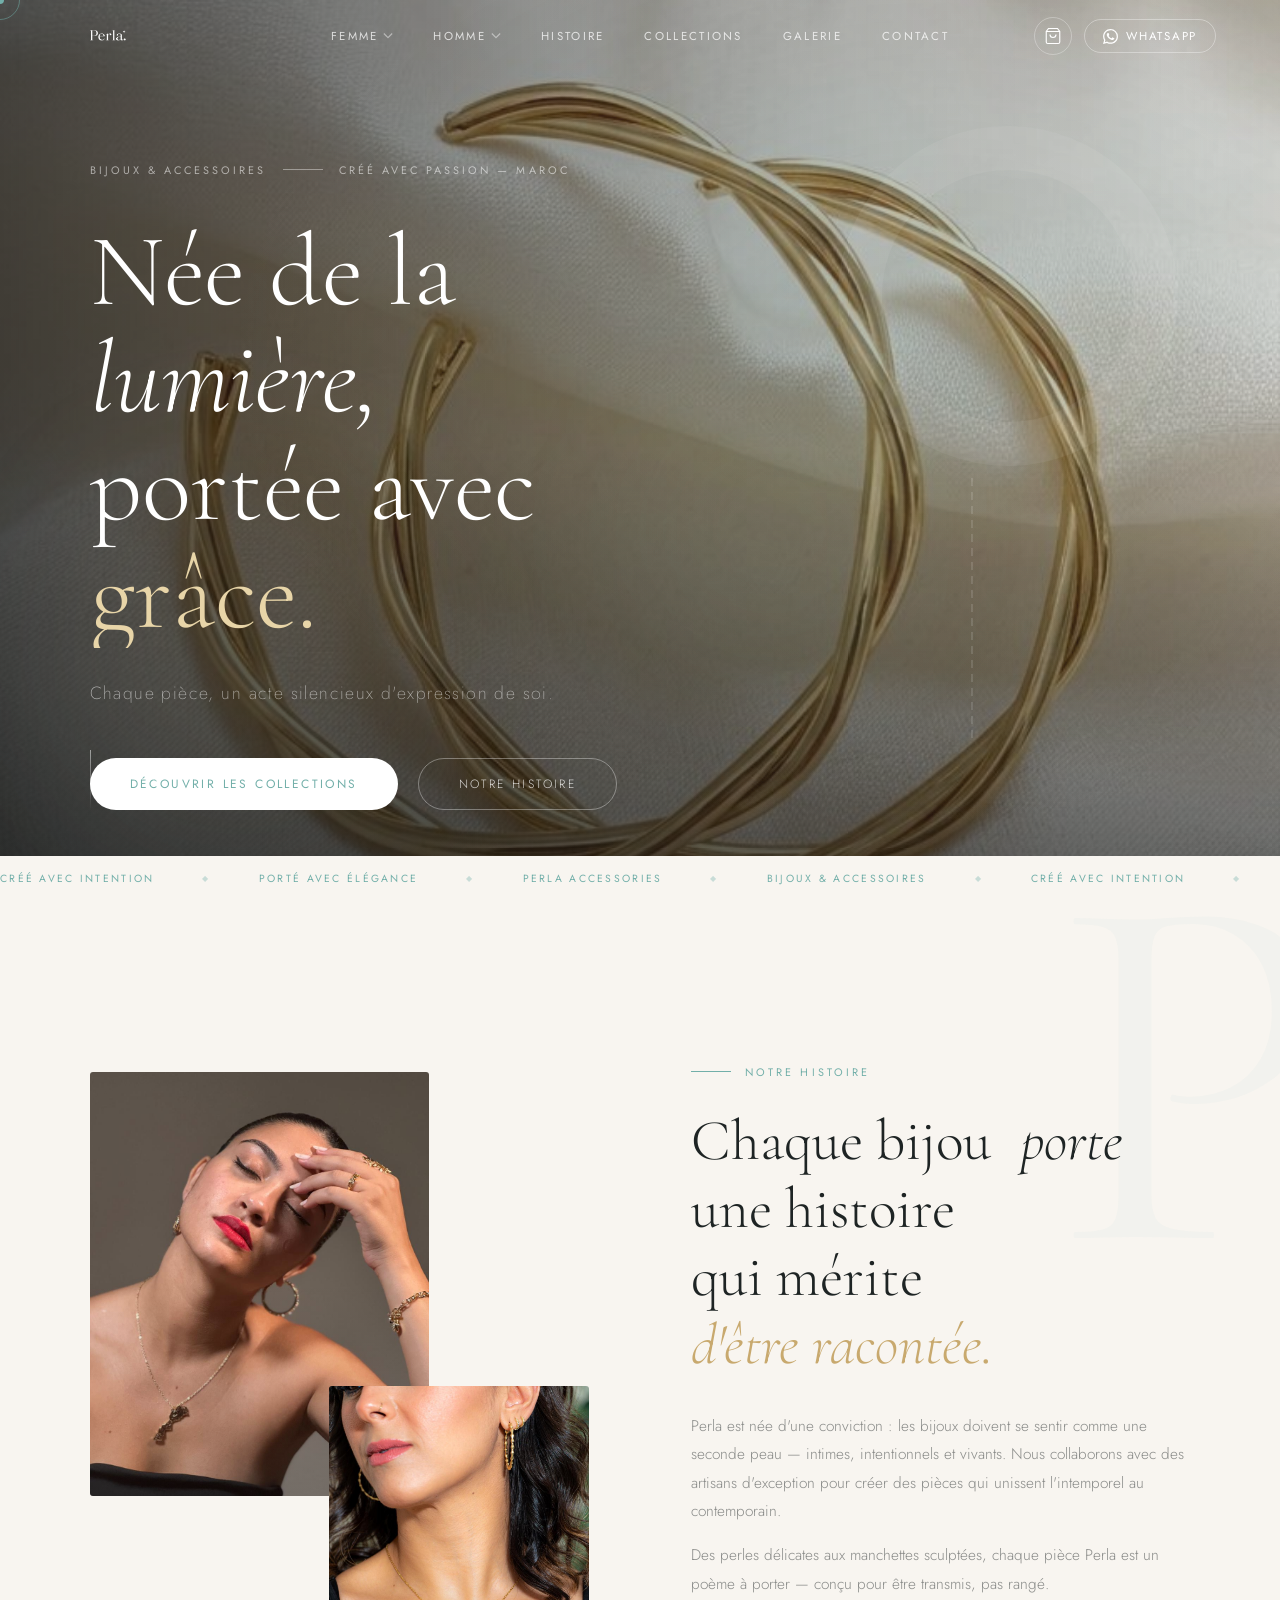
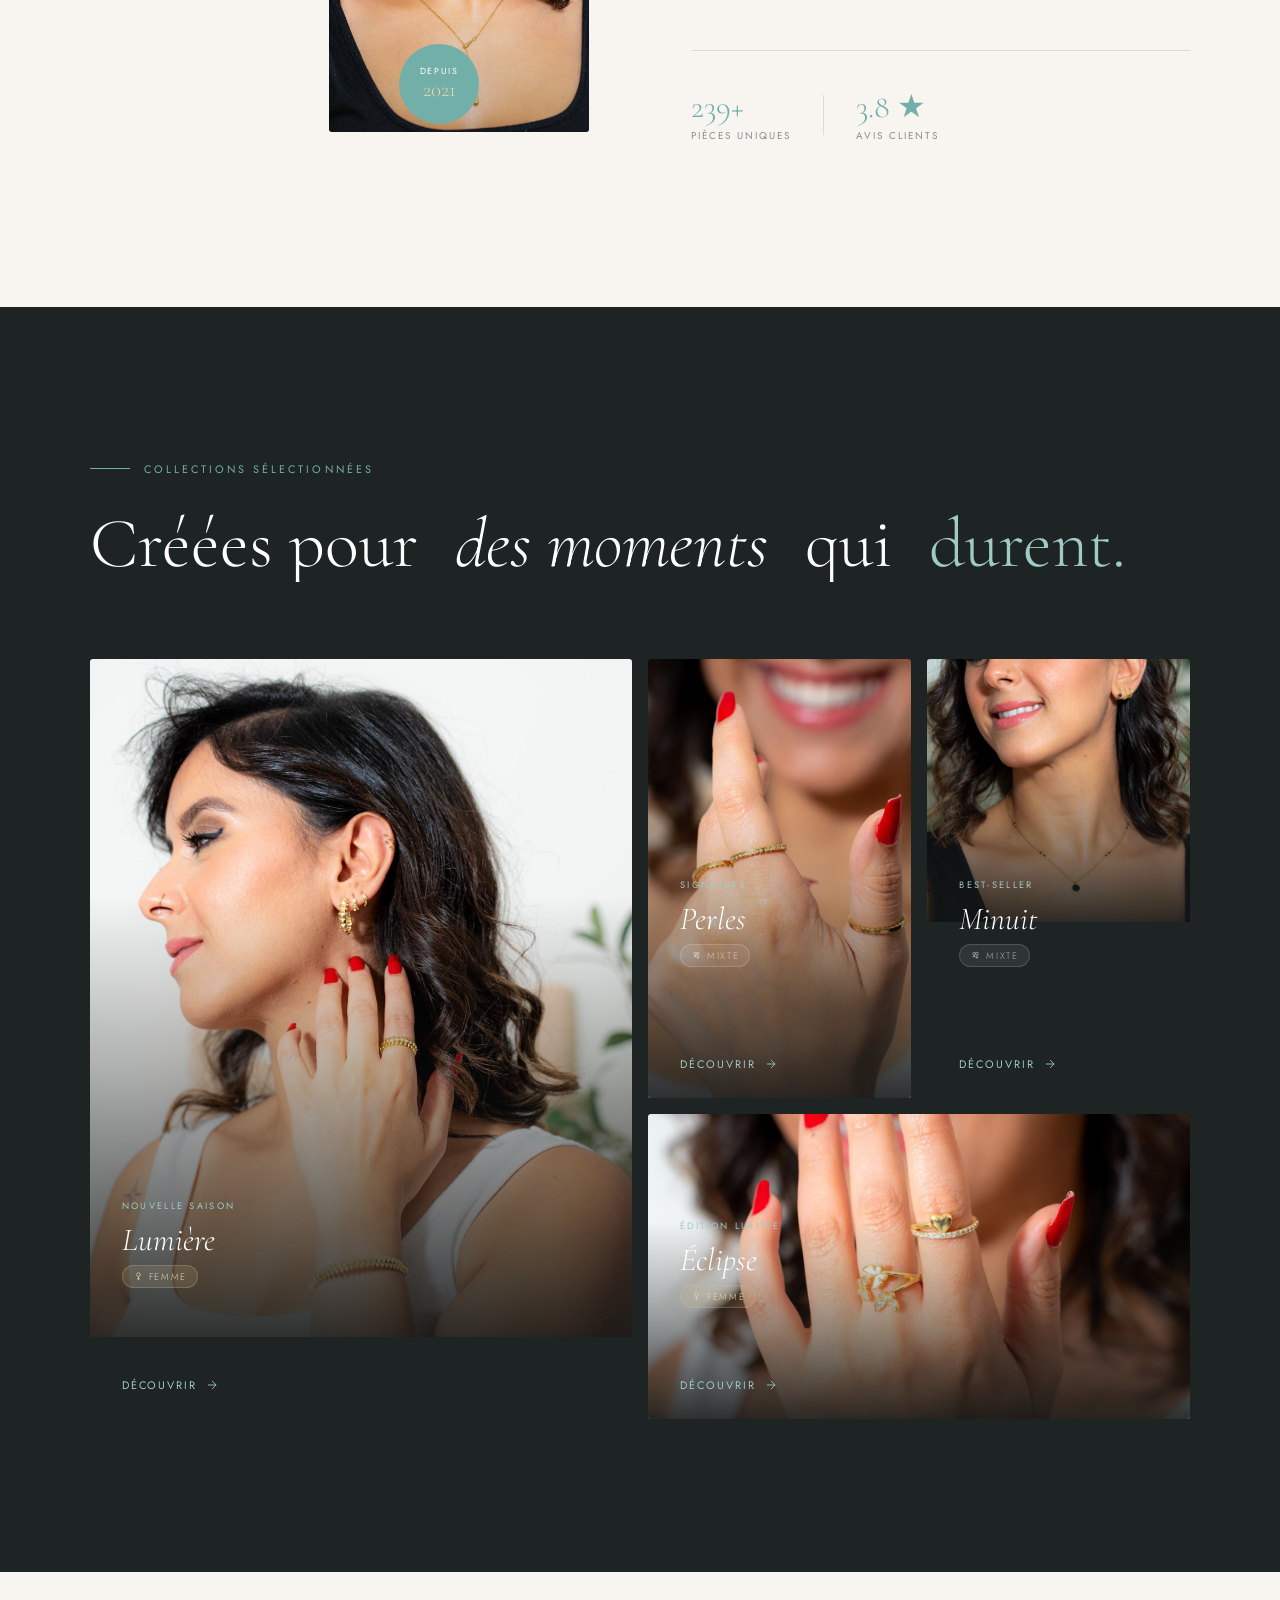
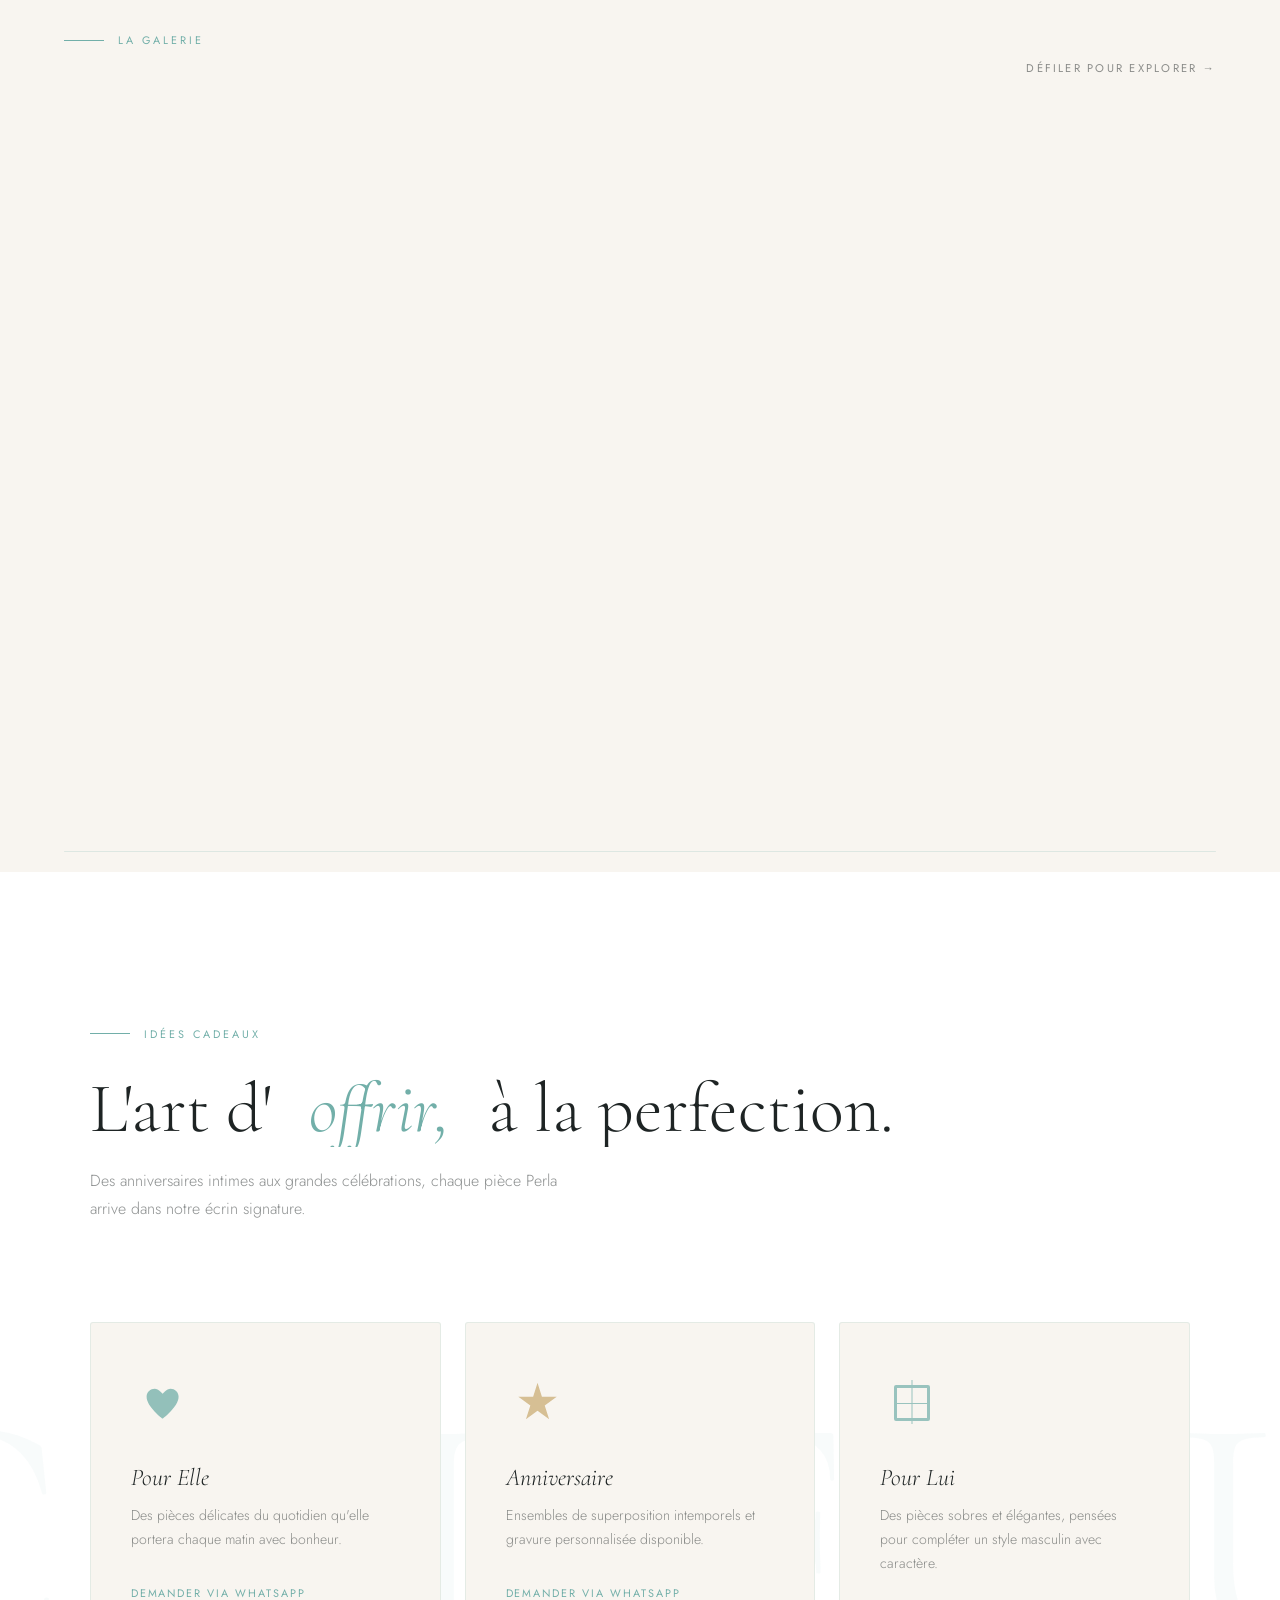
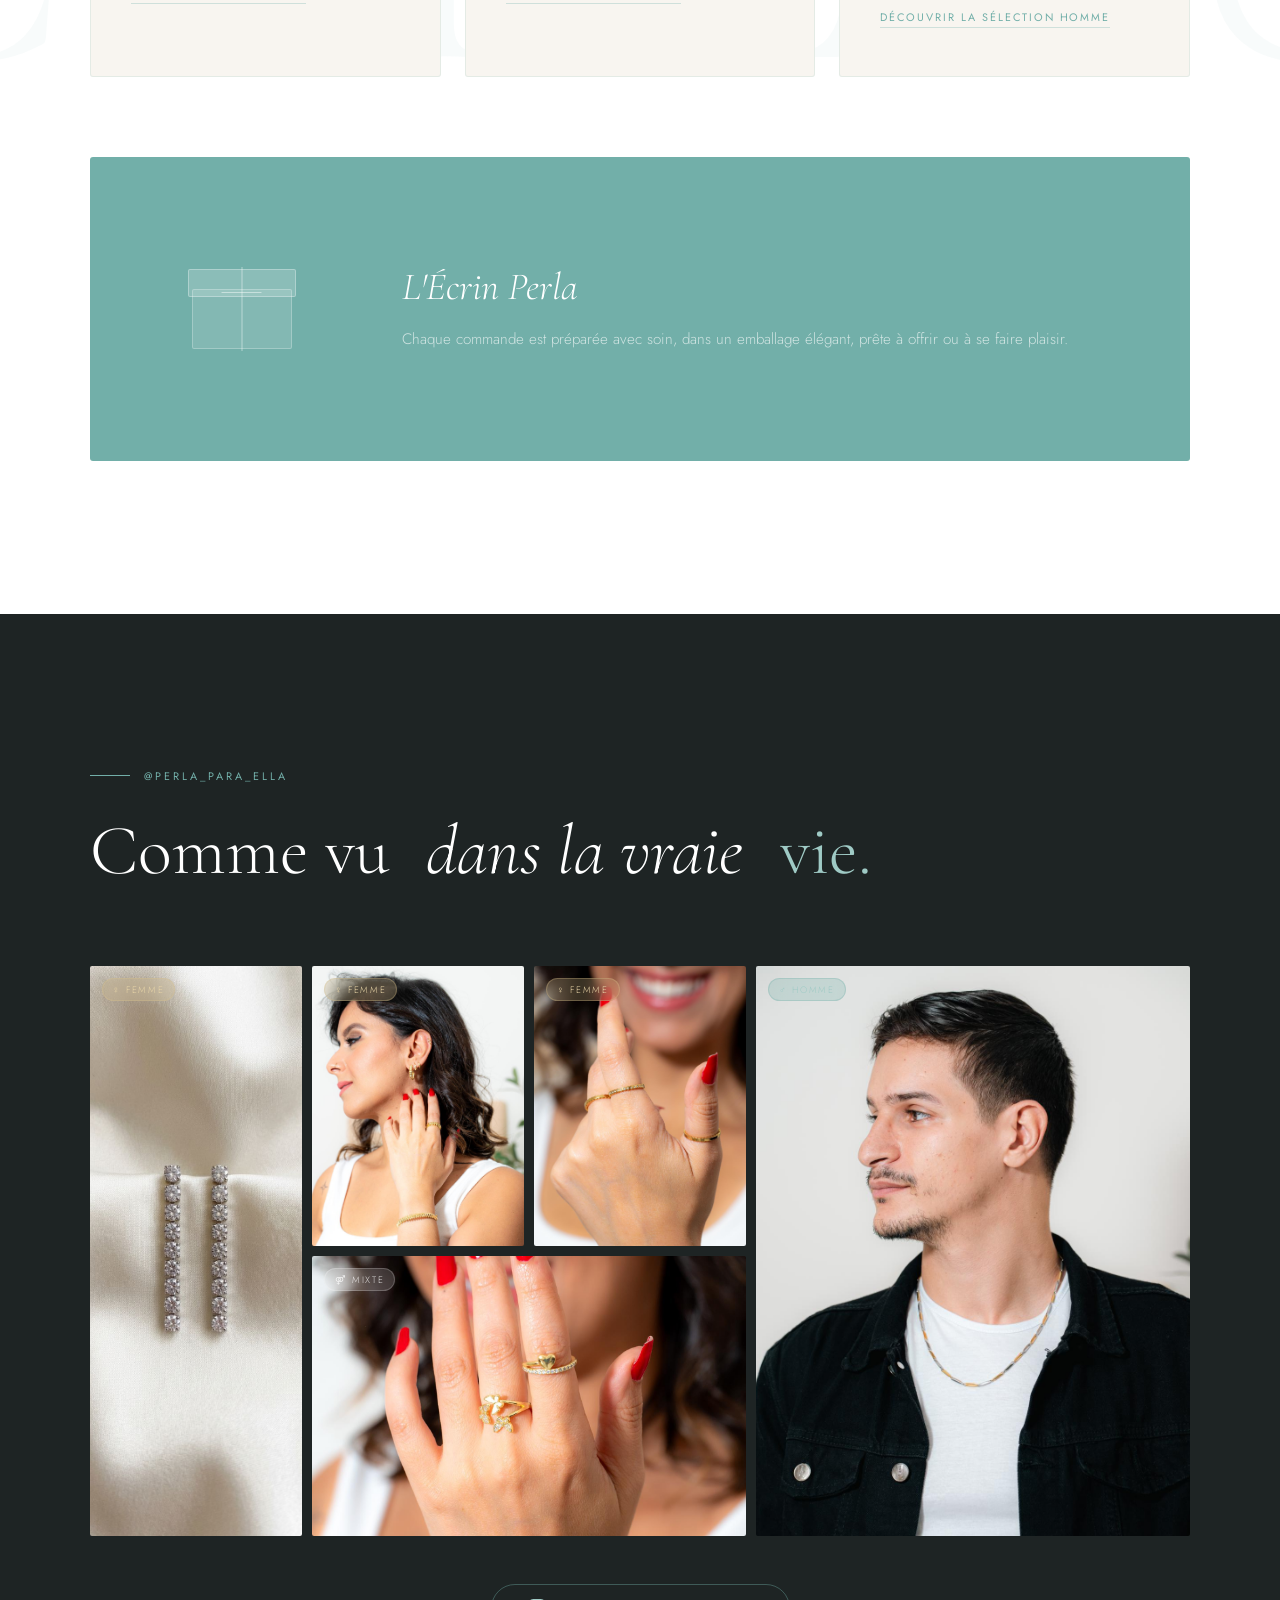
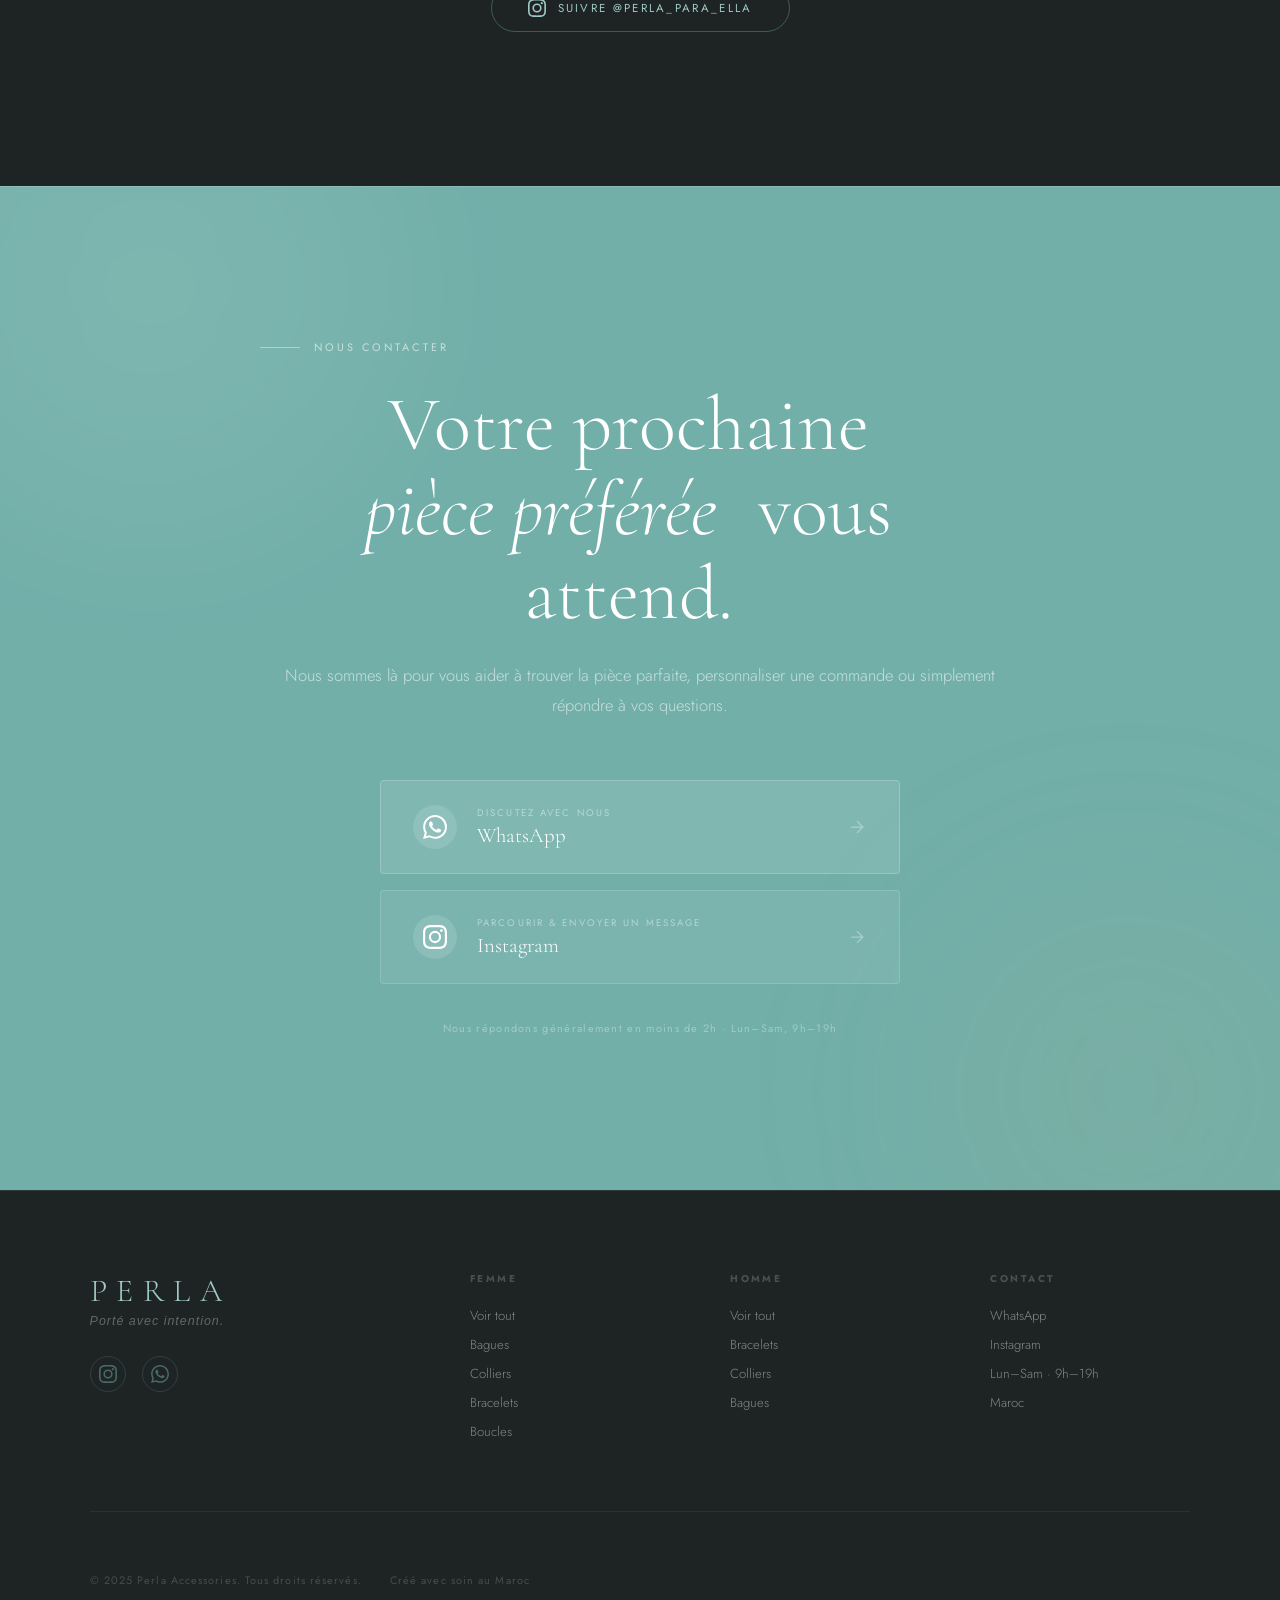
==== commit c9005aee: "Fix all broken image references on homepage" ====
--- a/index.html
+++ b/index.html
@@ -91,13 +91,13 @@
 
           <!-- Story image 1 — real photo -->
           <div class="story-img story-img-1">
-            <img src="/images/story1.jpg" alt="Perla — Notre histoire" class="story-photo" />
+            <img src="/images/femme-story1.jpg" alt="Perla — Notre histoire" class="story-photo" />
             <div class="story-img-overlay"></div>
           </div>
 
           <!-- Story image 2 — real photo -->
           <div class="story-img story-img-2">
-            <img src="/images/story2.jpg" alt="Perla — Artisanat" class="story-photo" />
+            <img src="/images/femme-story2.jpg" alt="Perla — Artisanat" class="story-photo" />
             <div class="story-img-overlay"></div>
           </div>
 
@@ -160,7 +160,7 @@
       <!-- Lumière — Femme -->
       <div class="collection-card card-large" data-collection="lumière">
         <div class="card-media">
-          <img src="/images/product1.jpg" alt="Collection Lumière" class="card-img" />
+          <img src="/images/femme-product1.jpg" alt="Collection Lumière" class="card-img" />
           <div class="card-img-overlay"></div>
         </div>
         <div class="card-content">
@@ -181,7 +181,7 @@
       <!-- Perles — Les deux -->
       <div class="collection-card card-tall" data-collection="perles">
         <div class="card-media">
-          <img src="/images/product2.jpg" alt="Collection Perles" class="card-img" />
+          <img src="/images/femme-product2.jpg" alt="Collection Perles" class="card-img" />
           <div class="card-img-overlay"></div>
         </div>
         <div class="card-content">
@@ -202,7 +202,7 @@
       <!-- Éclipse — Femme -->
       <div class="collection-card card-wide" data-collection="eclipse">
         <div class="card-media">
-          <img src="/images/product3.jpg" alt="Collection Éclipse" class="card-img" />
+          <img src="/images/femme-product3.jpg" alt="Collection Éclipse" class="card-img" />
           <div class="card-img-overlay"></div>
         </div>
         <div class="card-content">
@@ -223,7 +223,7 @@
       <!-- Minuit — Les deux -->
       <div class="collection-card card-square" data-collection="minuit">
         <div class="card-media">
-          <img src="/images/product4.jpg" alt="Collection Minuit" class="card-img" />
+          <img src="/images/femme-product4.jpg" alt="Collection Minuit" class="card-img" />
           <div class="card-img-overlay"></div>
         </div>
         <div class="card-content">
@@ -344,7 +344,7 @@
       <!-- Cell 1 — Femme look -->
       <div class="ig-cell ig-cell-1 reveal-img" style="--delay:0s">
         <div class="ig-inner">
-          <img src="/images/instagram1.jpg" alt="Perla Femme" class="ig-photo" />
+          <img src="/images/femme-instagram2.jpg" alt="Perla Femme" class="ig-photo" />
           <div class="ig-gender-tag ig-gender-femme">♀ Femme</div>
           <div class="ig-overlay">
             <a href="/products.html?genre=Femme" class="ig-overlay-link">
@@ -362,7 +362,7 @@
       <!-- Cell 2 — Boucles Soleil (Femme) -->
       <div class="ig-cell ig-cell-2 reveal-img" style="--delay:0.1s">
         <div class="ig-inner">
-          <img src="/images/product1.jpg" alt="Boucles Soleil — Femme" class="ig-photo" />
+          <img src="/images/femme-product1.jpg" alt="Boucles Soleil — Femme" class="ig-photo" />
           <div class="ig-gender-tag ig-gender-femme">♀ Femme</div>
           <div class="ig-overlay">
             <a href="/products.html?genre=Femme&category=Boucles d'oreilles" class="ig-overlay-link">
@@ -380,7 +380,7 @@
       <!-- Cell 3 — Bagues Aurore (Femme) -->
       <div class="ig-cell ig-cell-3 reveal-img" style="--delay:0.2s">
         <div class="ig-inner">
-          <img src="/images/product2.jpg" alt="Bagues Aurore — Femme" class="ig-photo" />
+          <img src="/images/femme-product2.jpg" alt="Bagues Aurore — Femme" class="ig-photo" />
           <div class="ig-gender-tag ig-gender-femme">♀ Femme</div>
           <div class="ig-overlay">
             <a href="/products.html?genre=Femme&category=Bagues" class="ig-overlay-link">
@@ -398,7 +398,7 @@
       <!-- Cell 4 — Homme look -->
       <div class="ig-cell ig-cell-4 reveal-img" style="--delay:0.15s">
         <div class="ig-inner">
-          <img src="/images/instagram2.jpg" alt="Perla Homme" class="ig-photo" />
+          <img src="/images/homme-instagram1.jpg" alt="Perla Homme" class="ig-photo" />
           <div class="ig-gender-tag ig-gender-homme">♂ Homme</div>
           <div class="ig-overlay">
             <a href="/products.html?genre=Homme" class="ig-overlay-link">
@@ -416,7 +416,7 @@
       <!-- Cell 5 — Collier Rivière (Mixte) -->
       <div class="ig-cell ig-cell-5 reveal-img" style="--delay:0.25s">
         <div class="ig-inner">
-          <img src="/images/product3.jpg" alt="Collier Rivière — Mixte" class="ig-photo" />
+          <img src="/images/femme-product3.jpg" alt="Collier Rivière — Mixte" class="ig-photo" />
           <div class="ig-gender-tag ig-gender-both">⚤ Mixte</div>
           <div class="ig-overlay">
             <a href="/products.html?collection=Perles" class="ig-overlay-link">
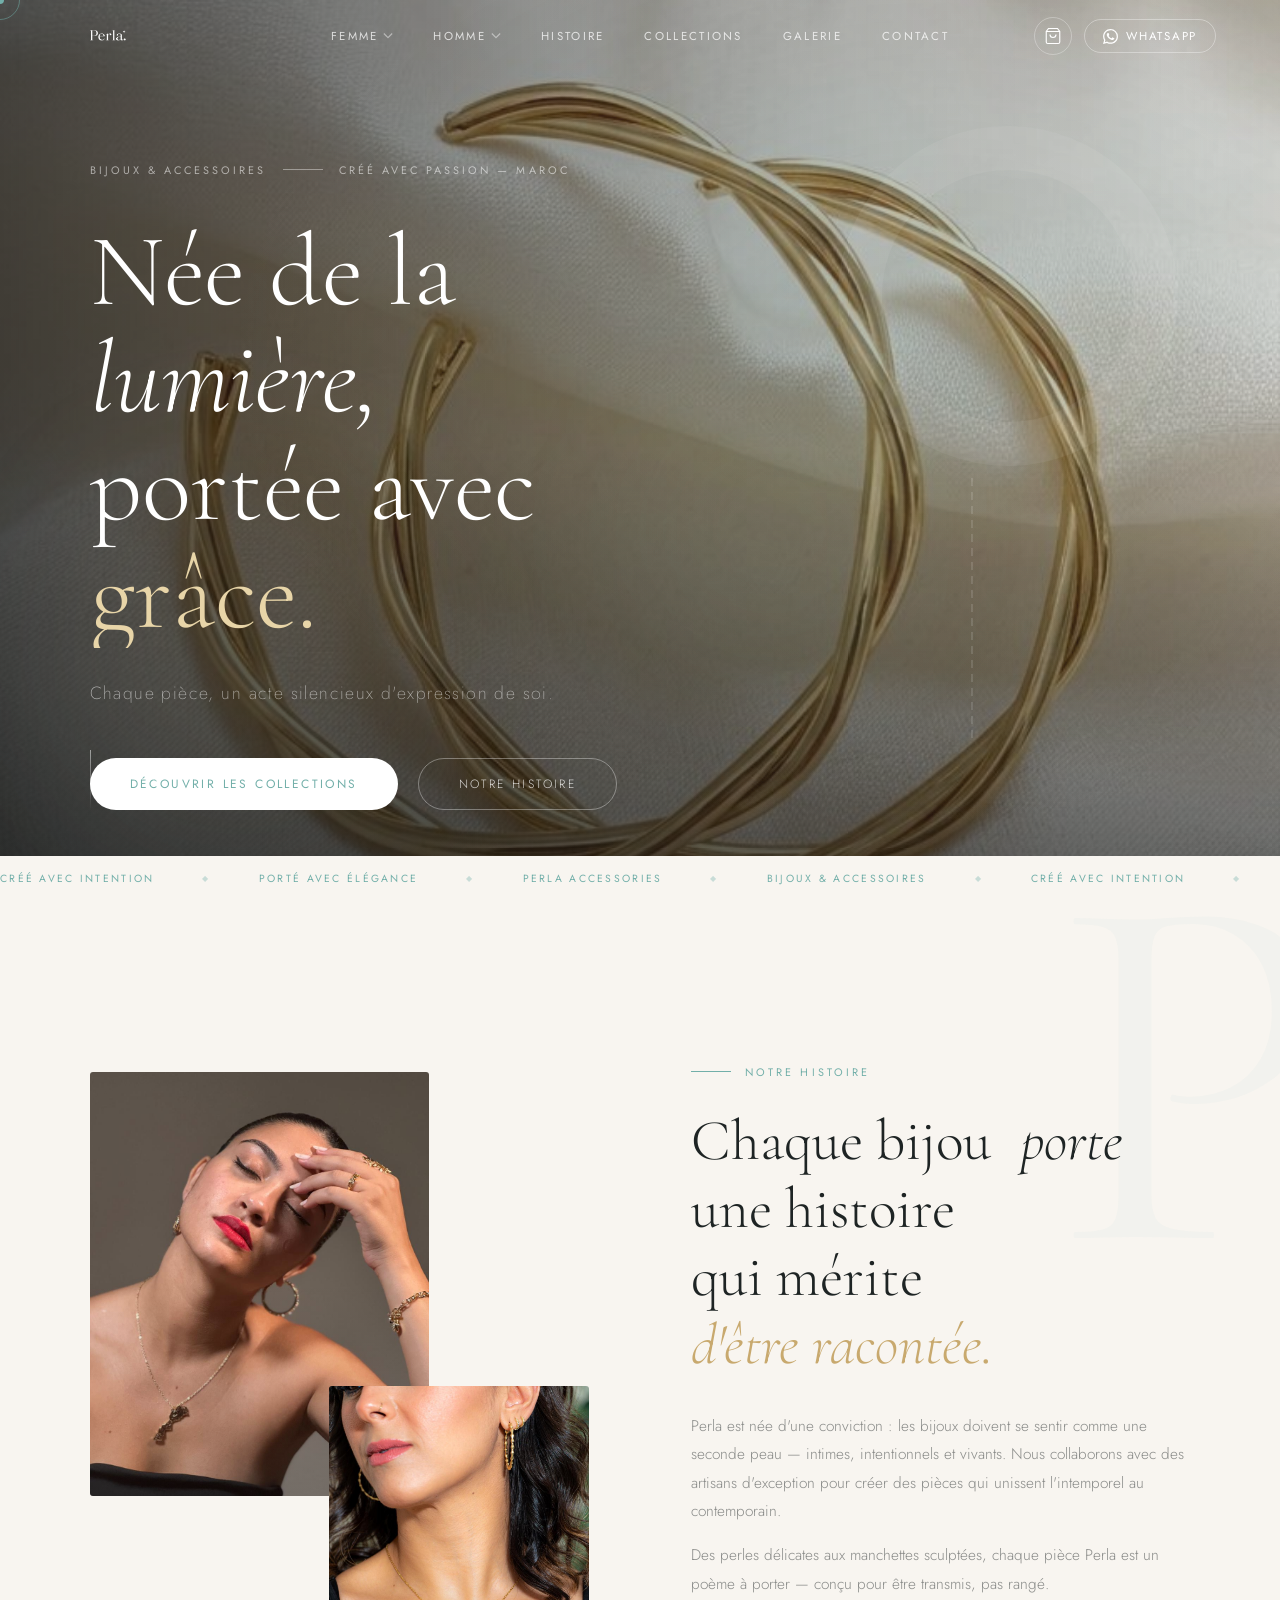
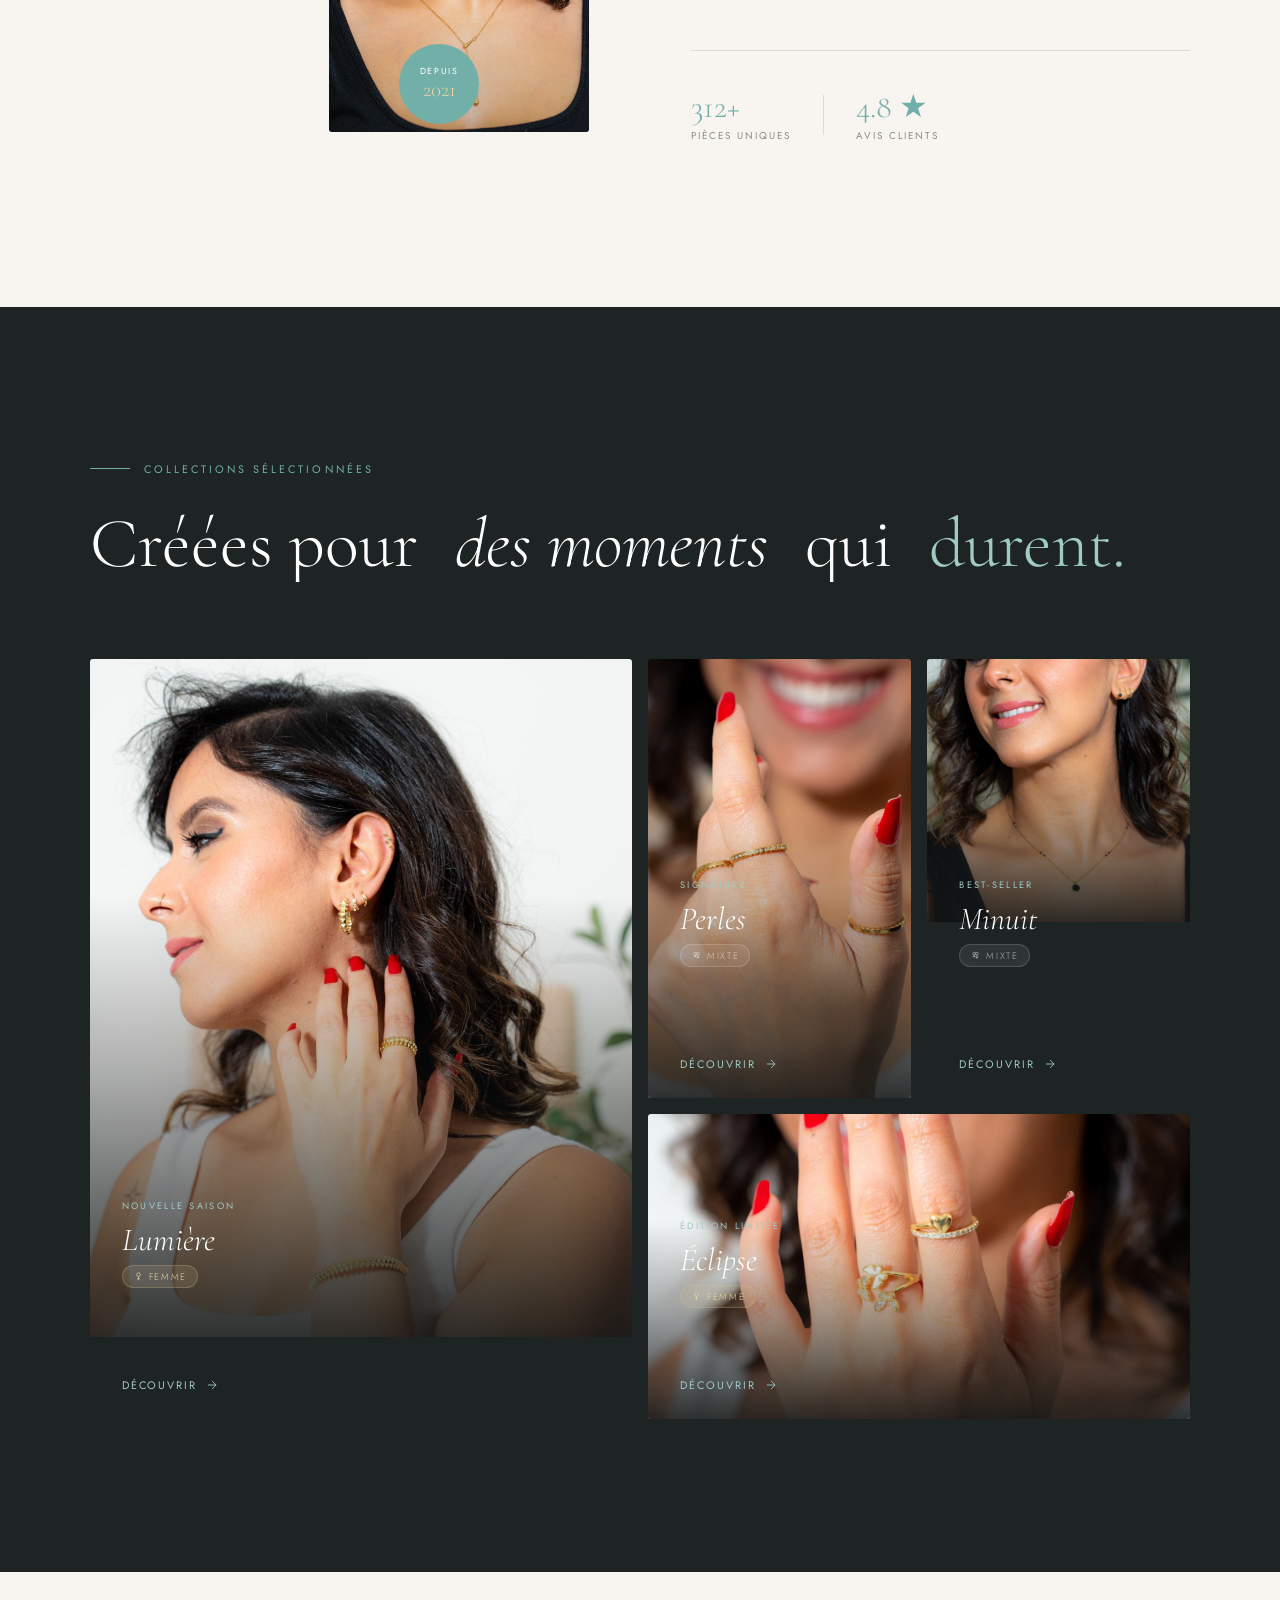
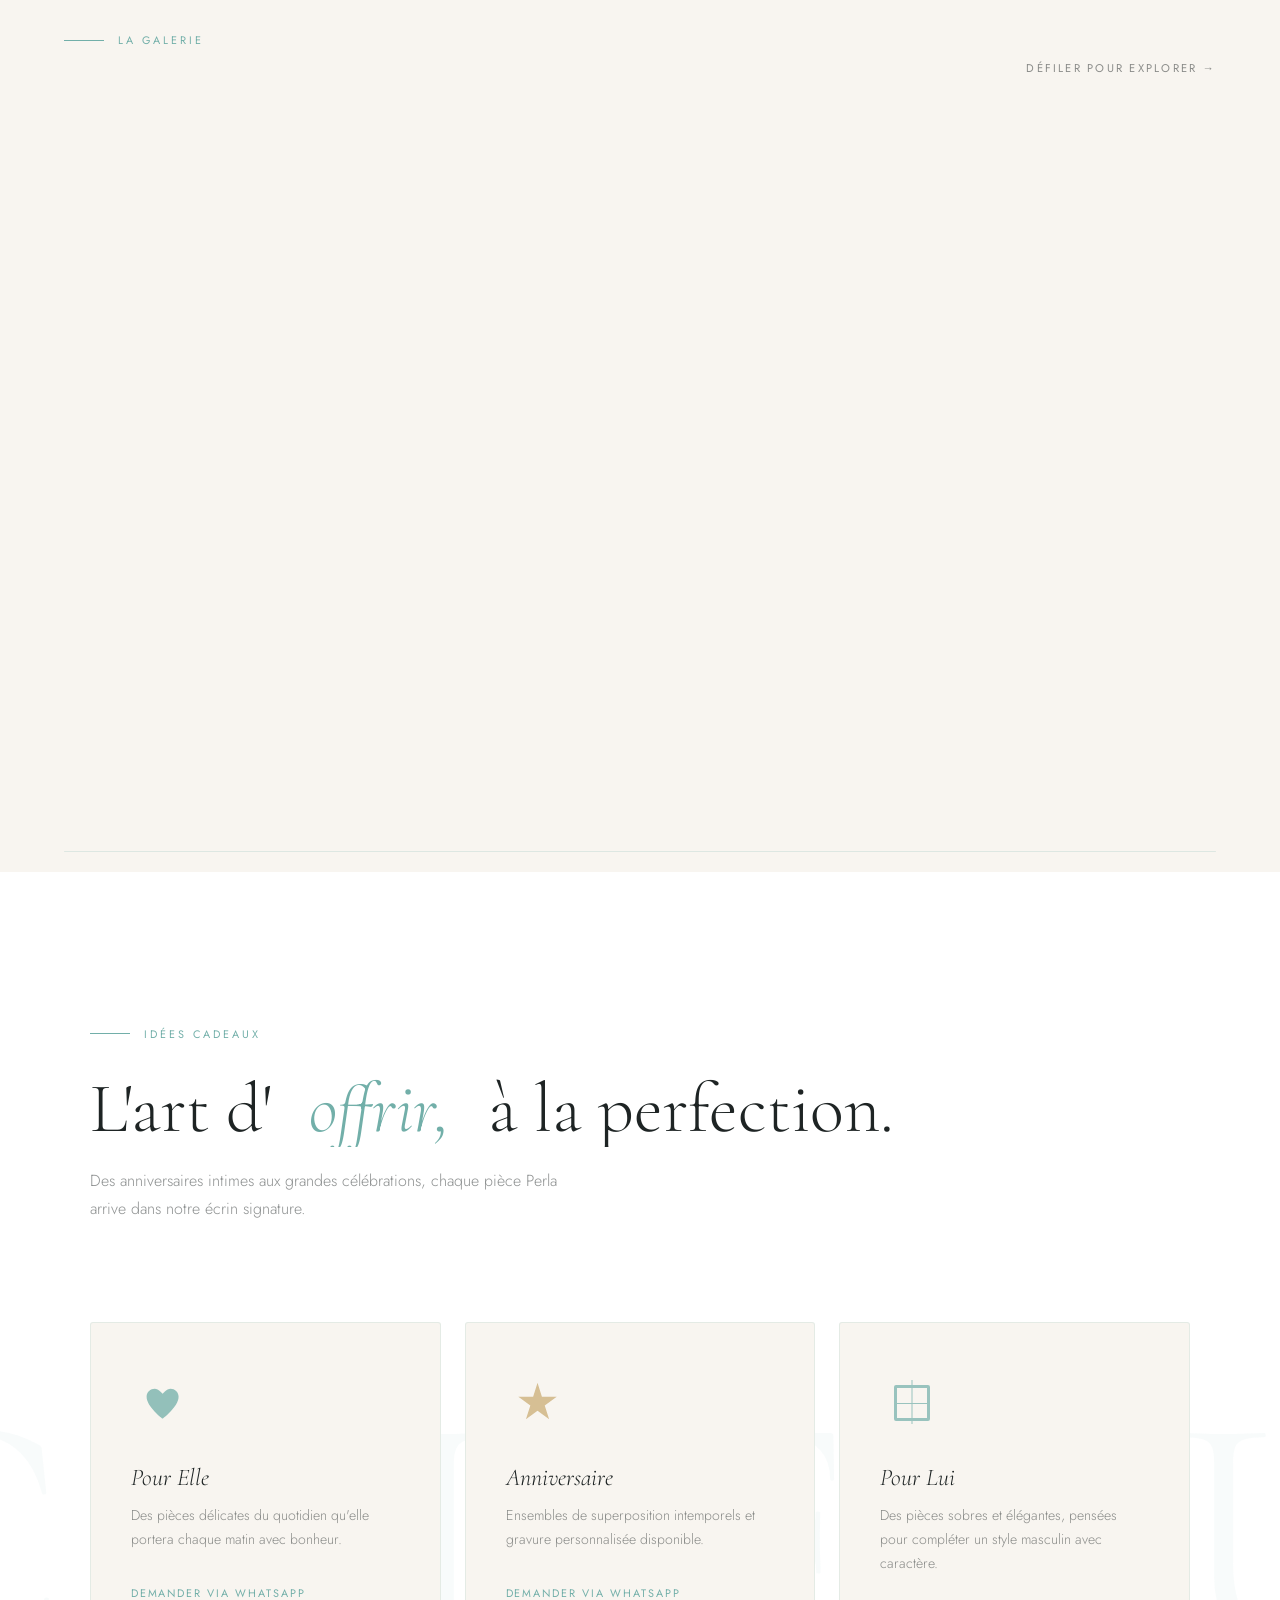
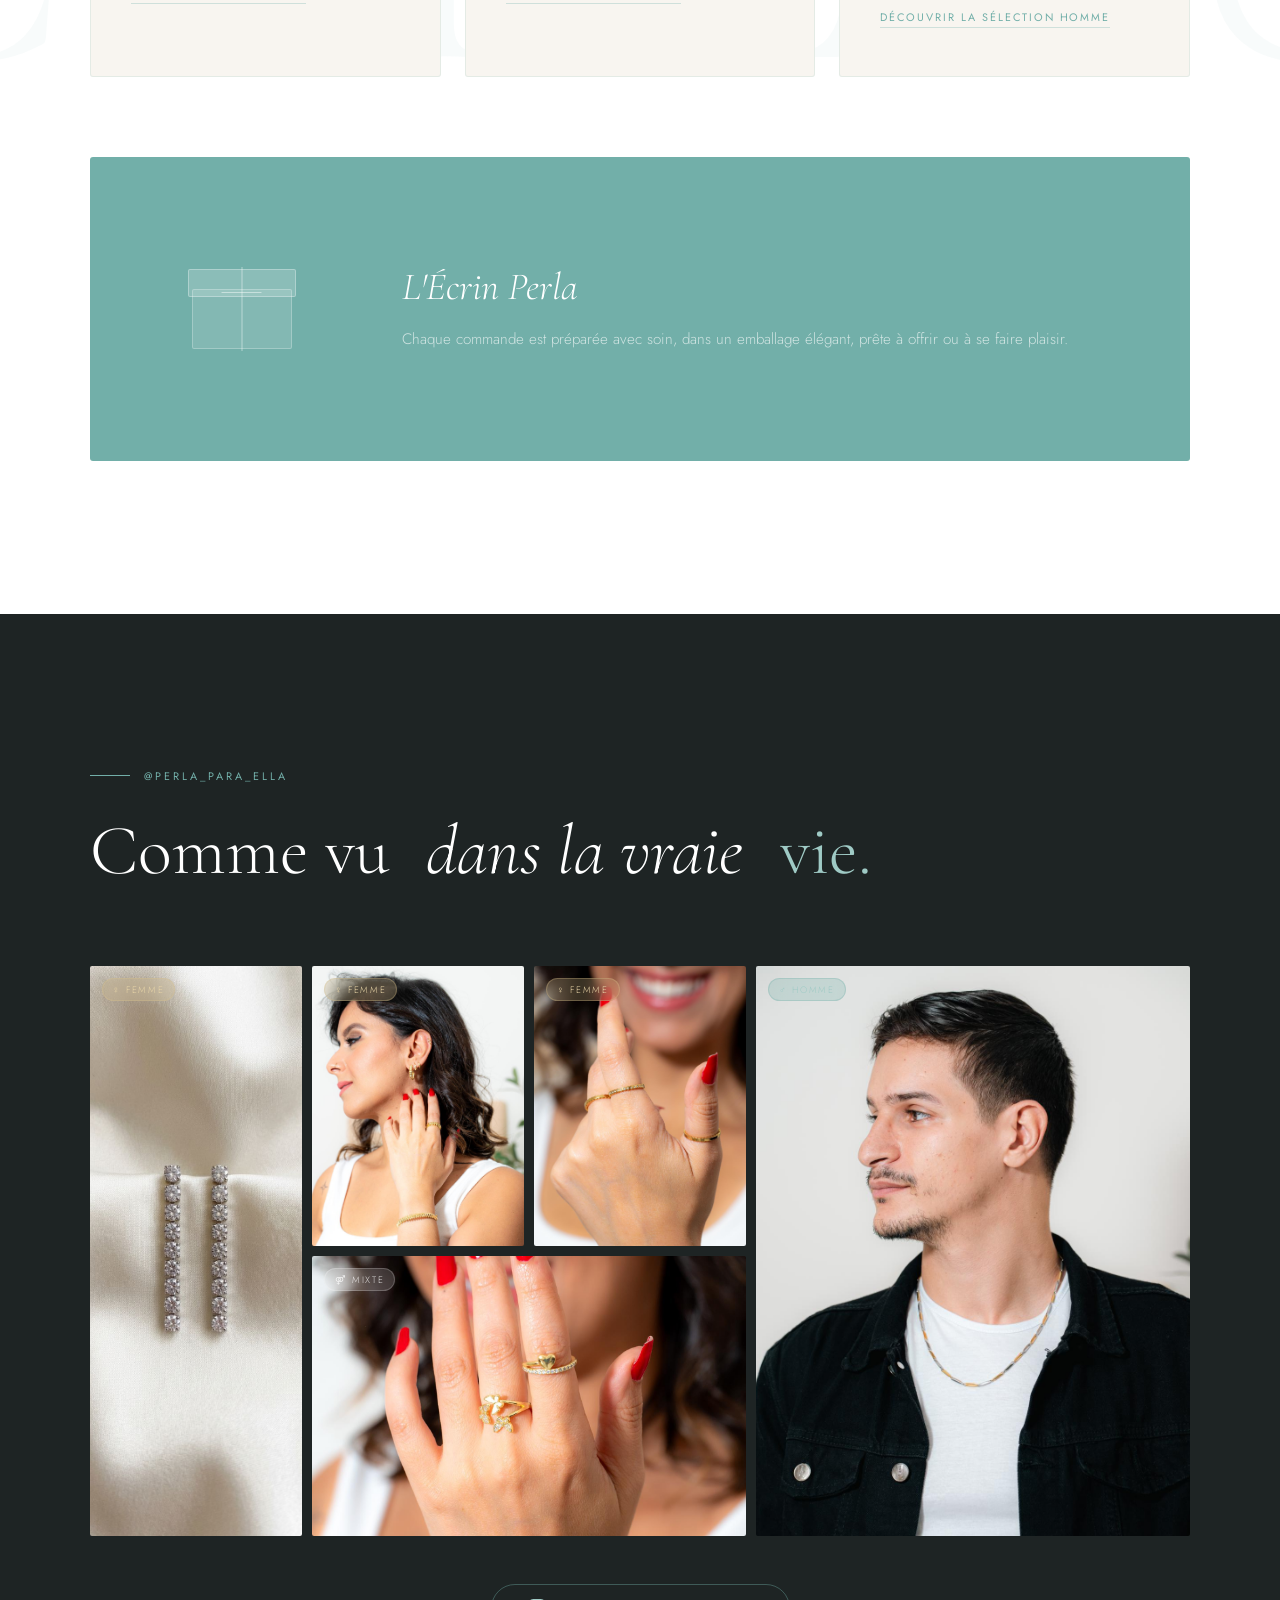
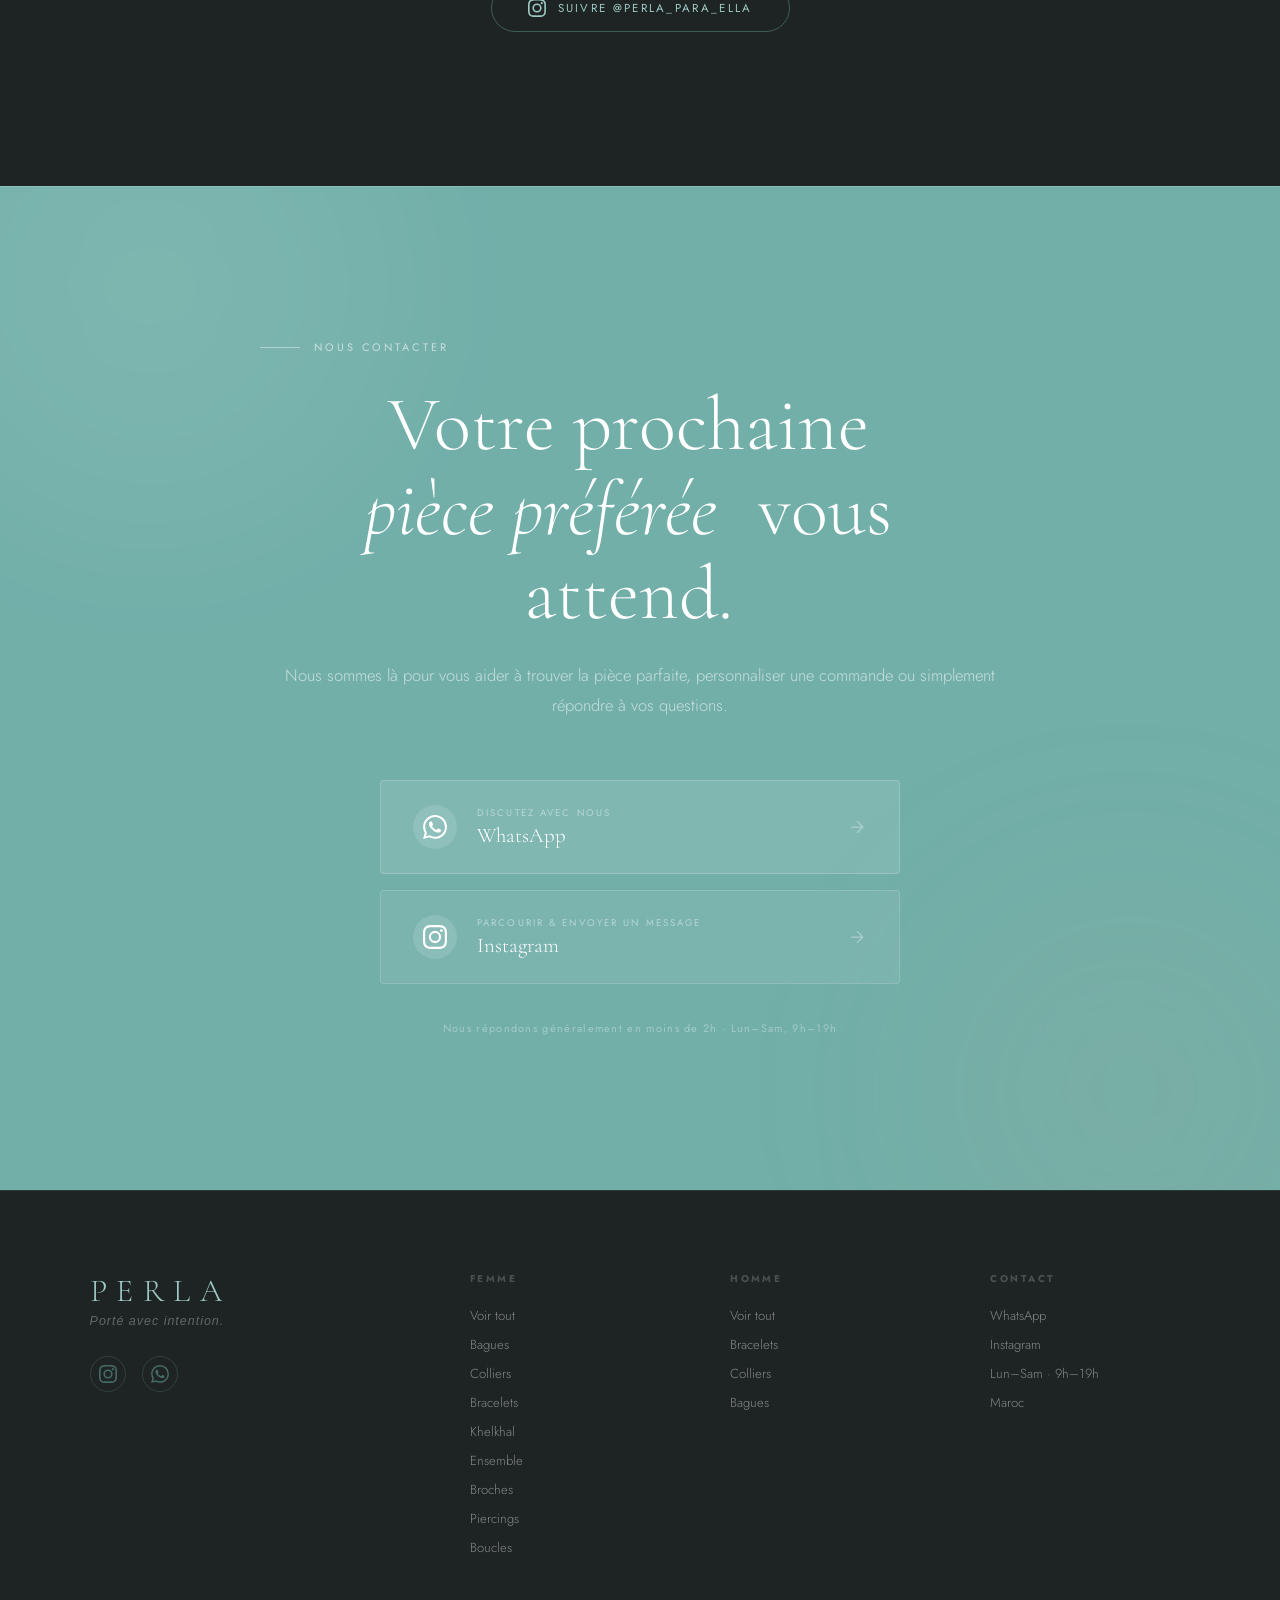
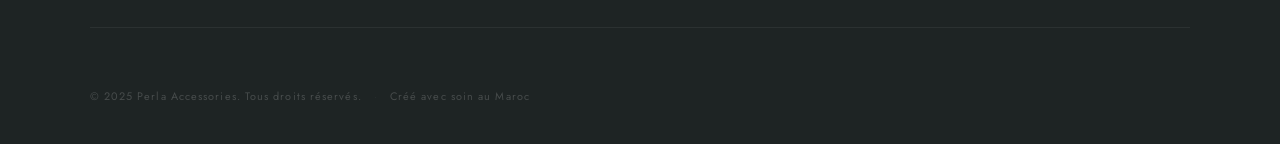
==== commit e167c5da: "Fix index.html" ====
--- a/index.html
+++ b/index.html
@@ -601,9 +601,11 @@
       track.innerHTML = cards.join('');
 
       /* Re-trigger horizontal scroll init after DOM update */
-      if (typeof initHorizontalScroll === 'function') {
-        initHorizontalScroll();
-      }
+      setTimeout(() => {
+        if (typeof initHorizontalScroll === 'function') {
+          initHorizontalScroll();
+        }
+      }, 100);
 
     } catch(e) {
       console.warn('Gallery load failed, using fallback:', e);
@@ -641,6 +643,9 @@
         + '</div>';
     });
     track.innerHTML = html;
+    setTimeout(() => {
+      if (typeof initHorizontalScroll === 'function') initHorizontalScroll();
+    }, 100);
   }
 
   document.addEventListener('DOMContentLoaded', loadGallery);
--- a/style.css
+++ b/style.css
@@ -153,6 +153,27 @@
 .nav-cart-btn:hover { background: rgba(255,255,255,.12); border-color: rgba(255,255,255,.7); }
 .nav.scrolled .nav-cart-btn { border-color: var(--charcoal-20); color: var(--charcoal); }
 .nav.scrolled .nav-cart-btn:hover { border-color: var(--teal); color: var(--teal); }
+
+/* ── Cart badge counter ── */
+.cart-badge {
+  position: absolute;
+  top: -6px; right: -6px;
+  background: var(--teal, #72AFA9);
+  color: #fff;
+  font-size: .58rem;
+  font-weight: 600;
+  min-width: 18px; height: 18px;
+  border-radius: 50%;
+  display: none;
+  align-items: center;
+  justify-content: center;
+  padding: 0 3px;
+  letter-spacing: 0;
+  font-family: 'Jost', sans-serif;
+  pointer-events: none;
+}
+.cart-badge.visible { display: flex; }
+.nav-cart-btn { position: relative; }
 
 /* WhatsApp pill — identical to V1 */
 .nav-whatsapp {
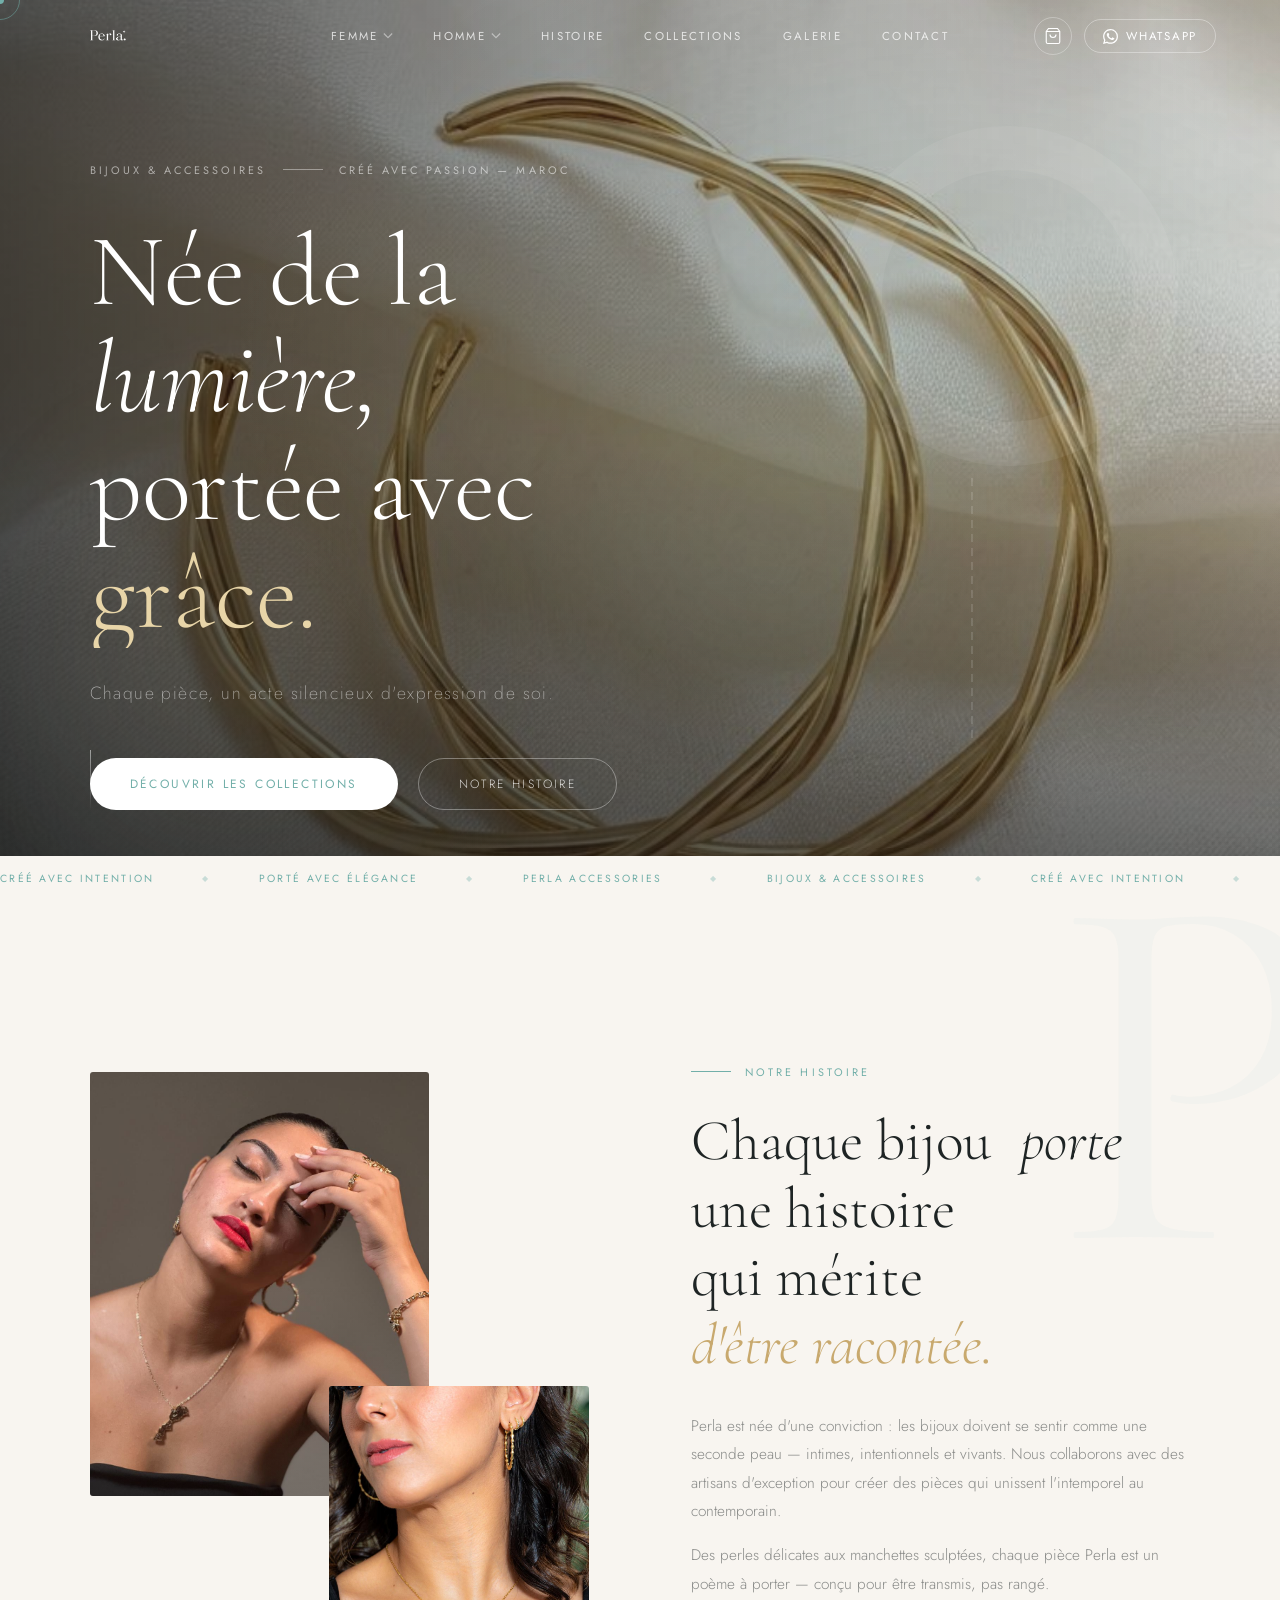
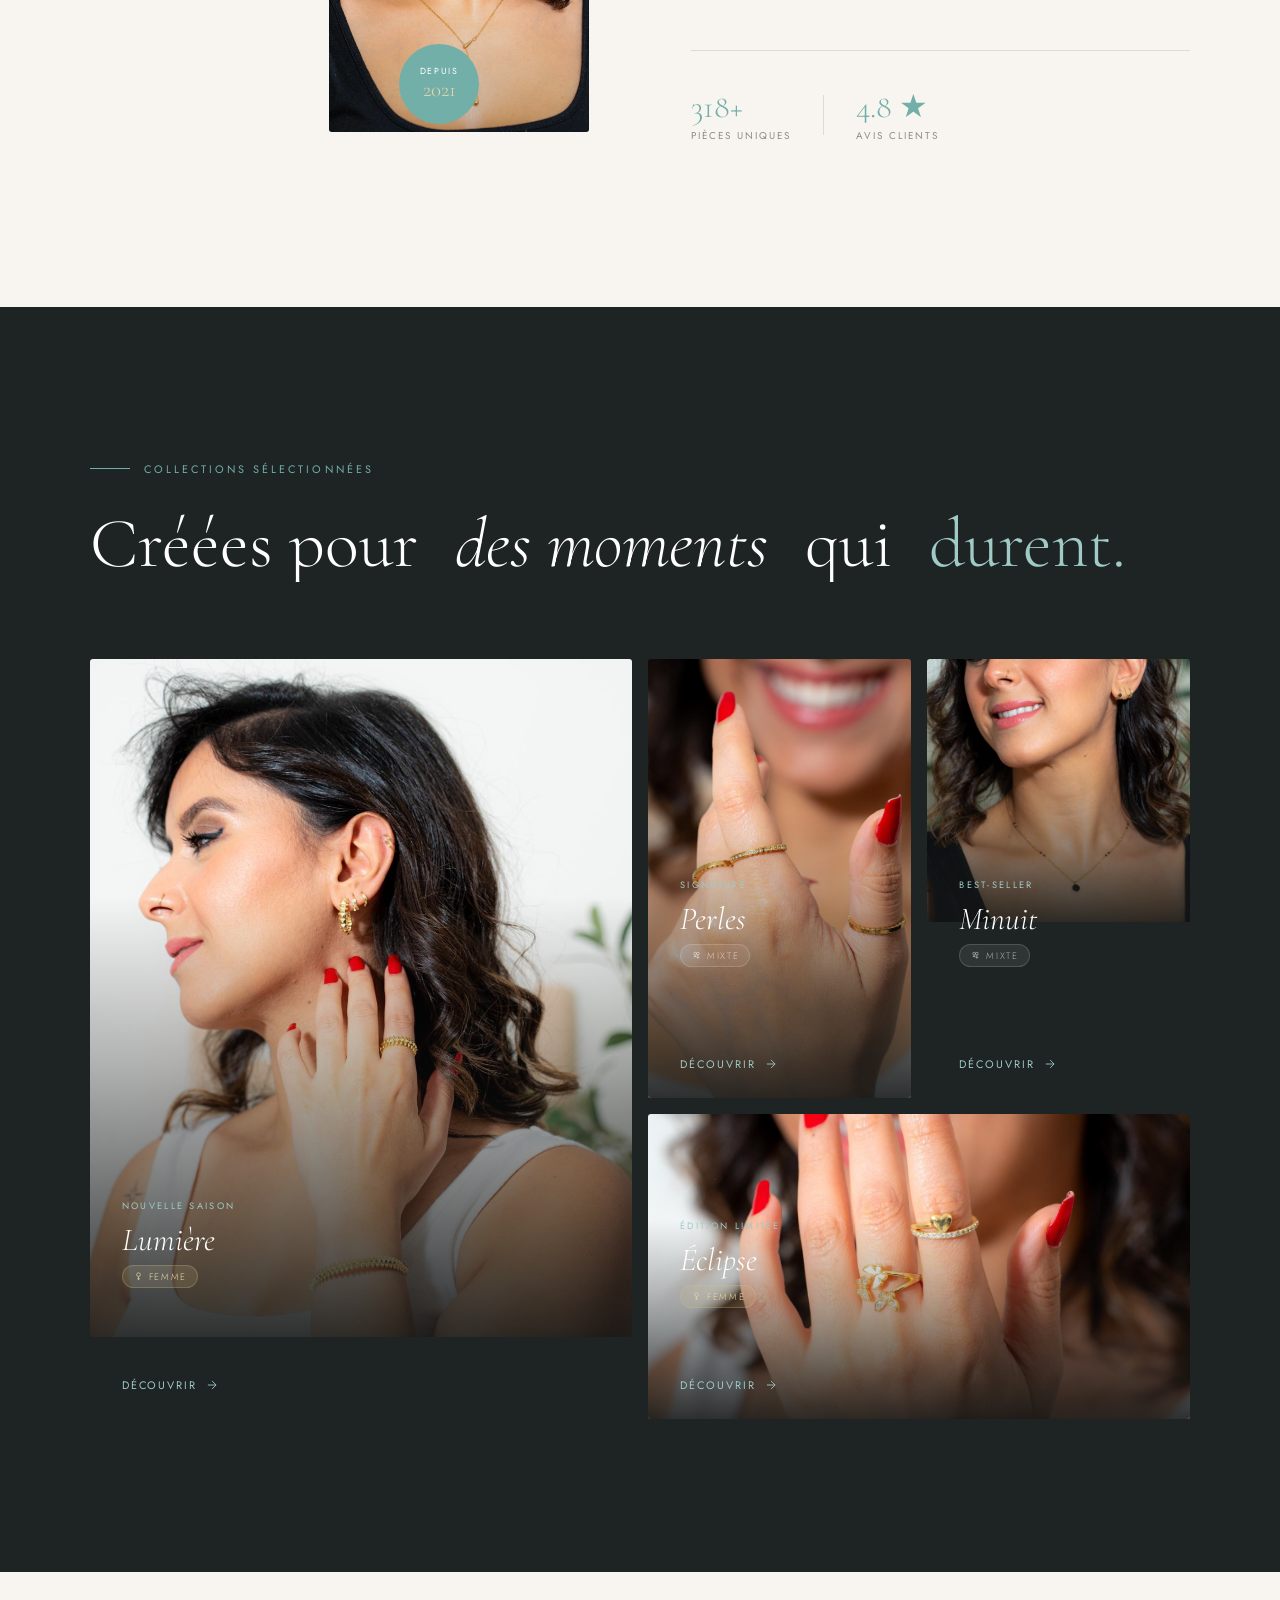
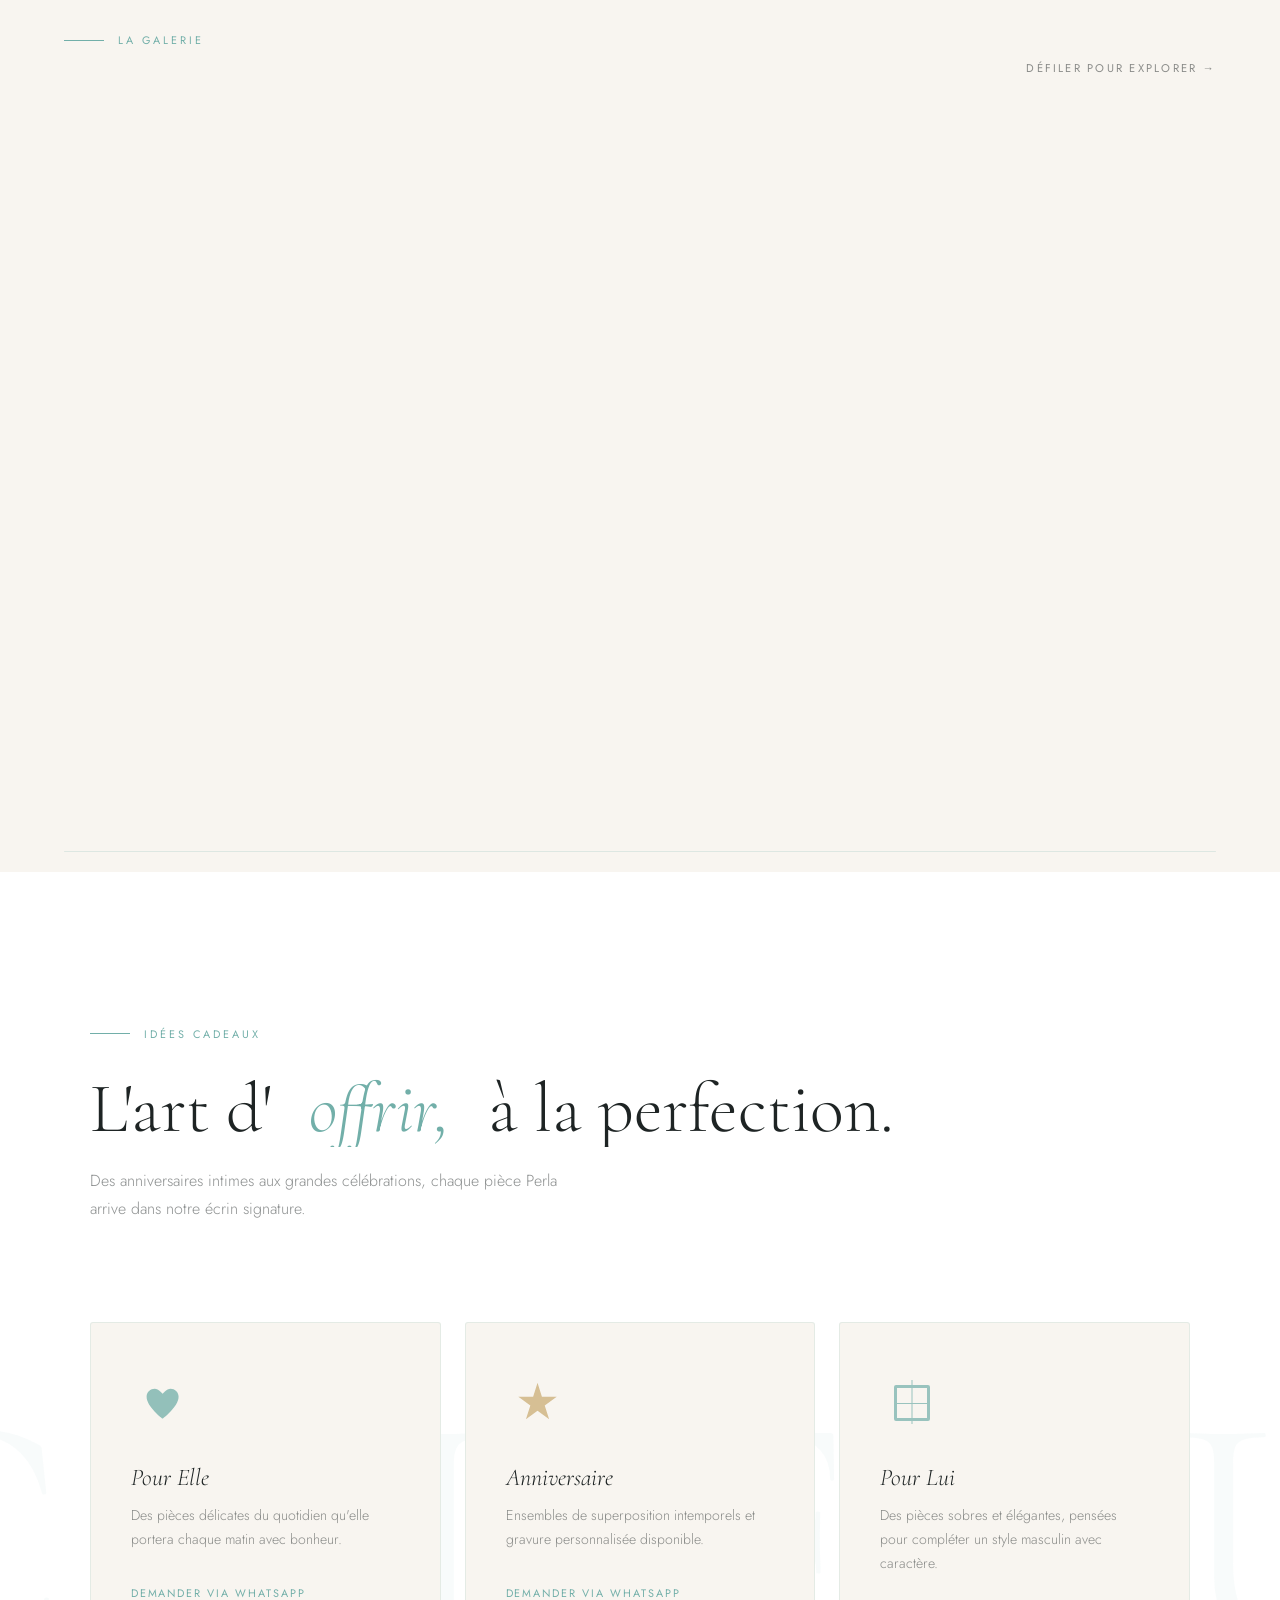
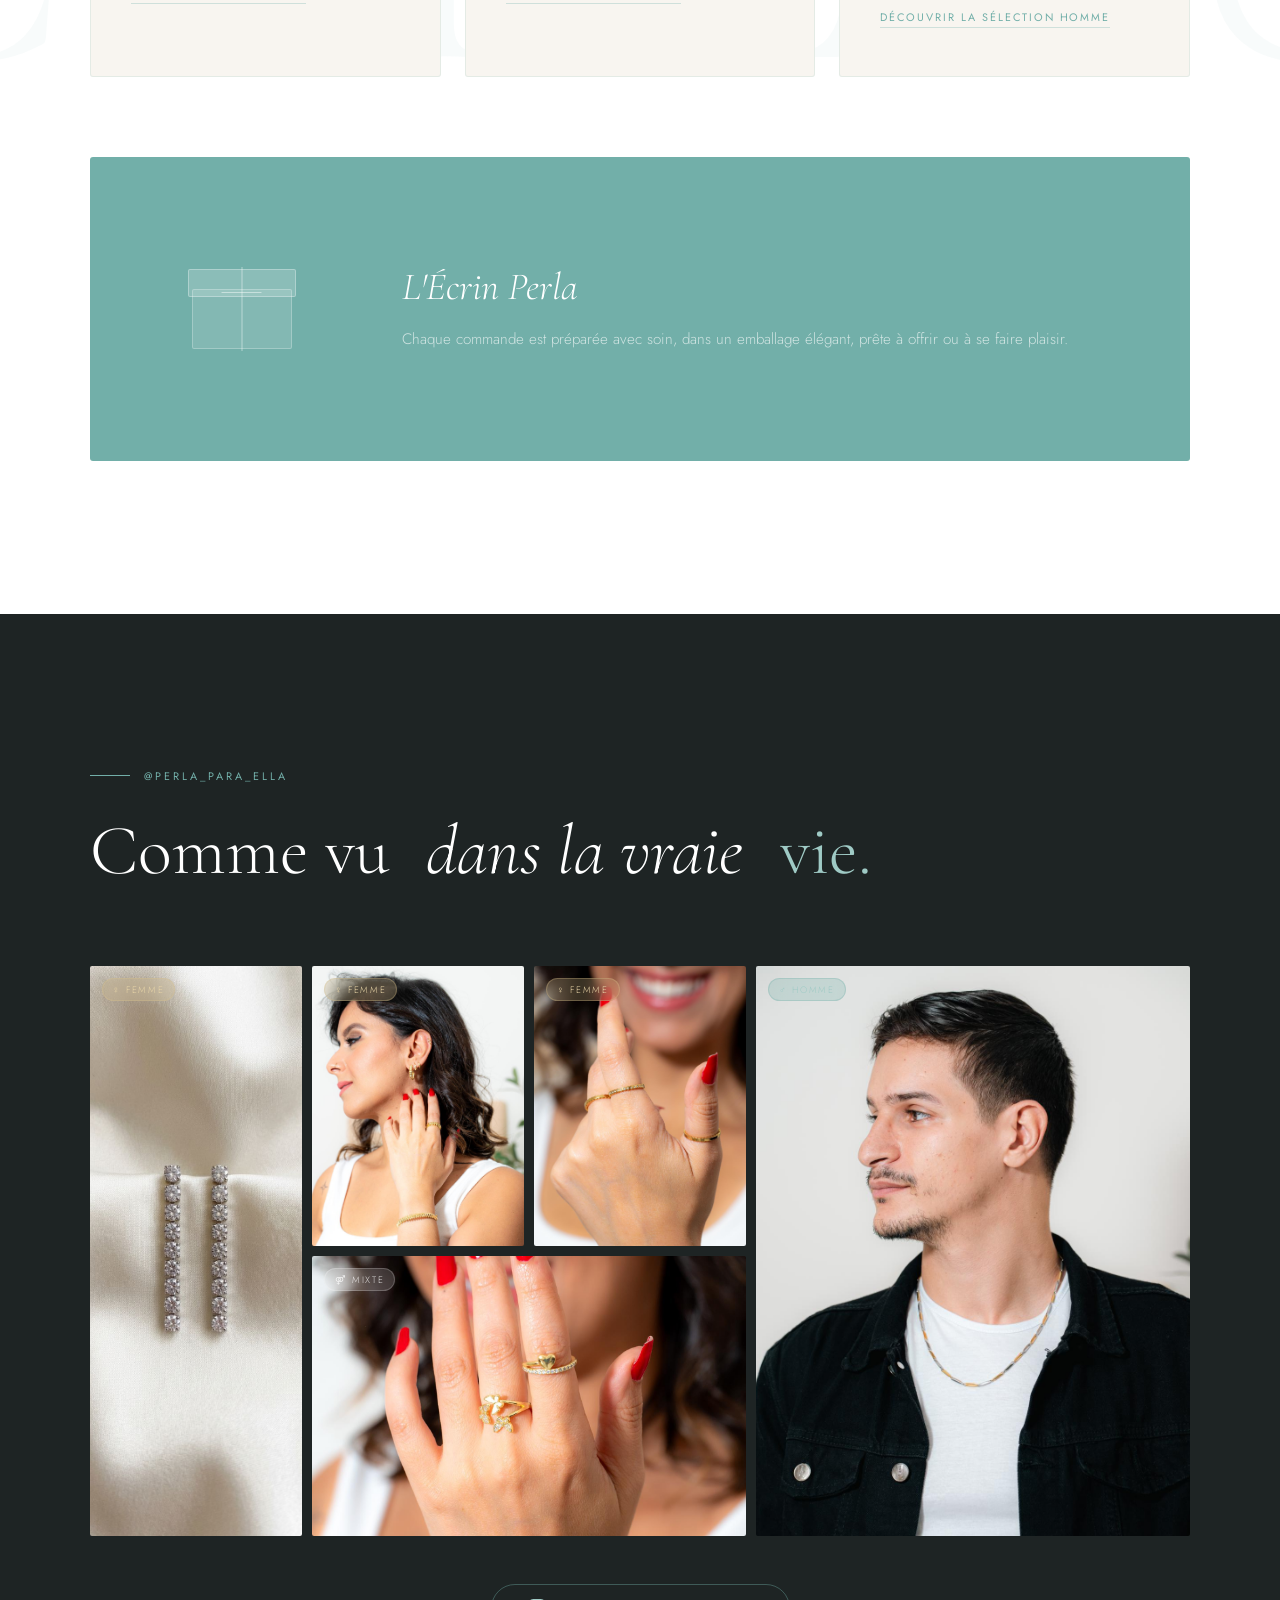
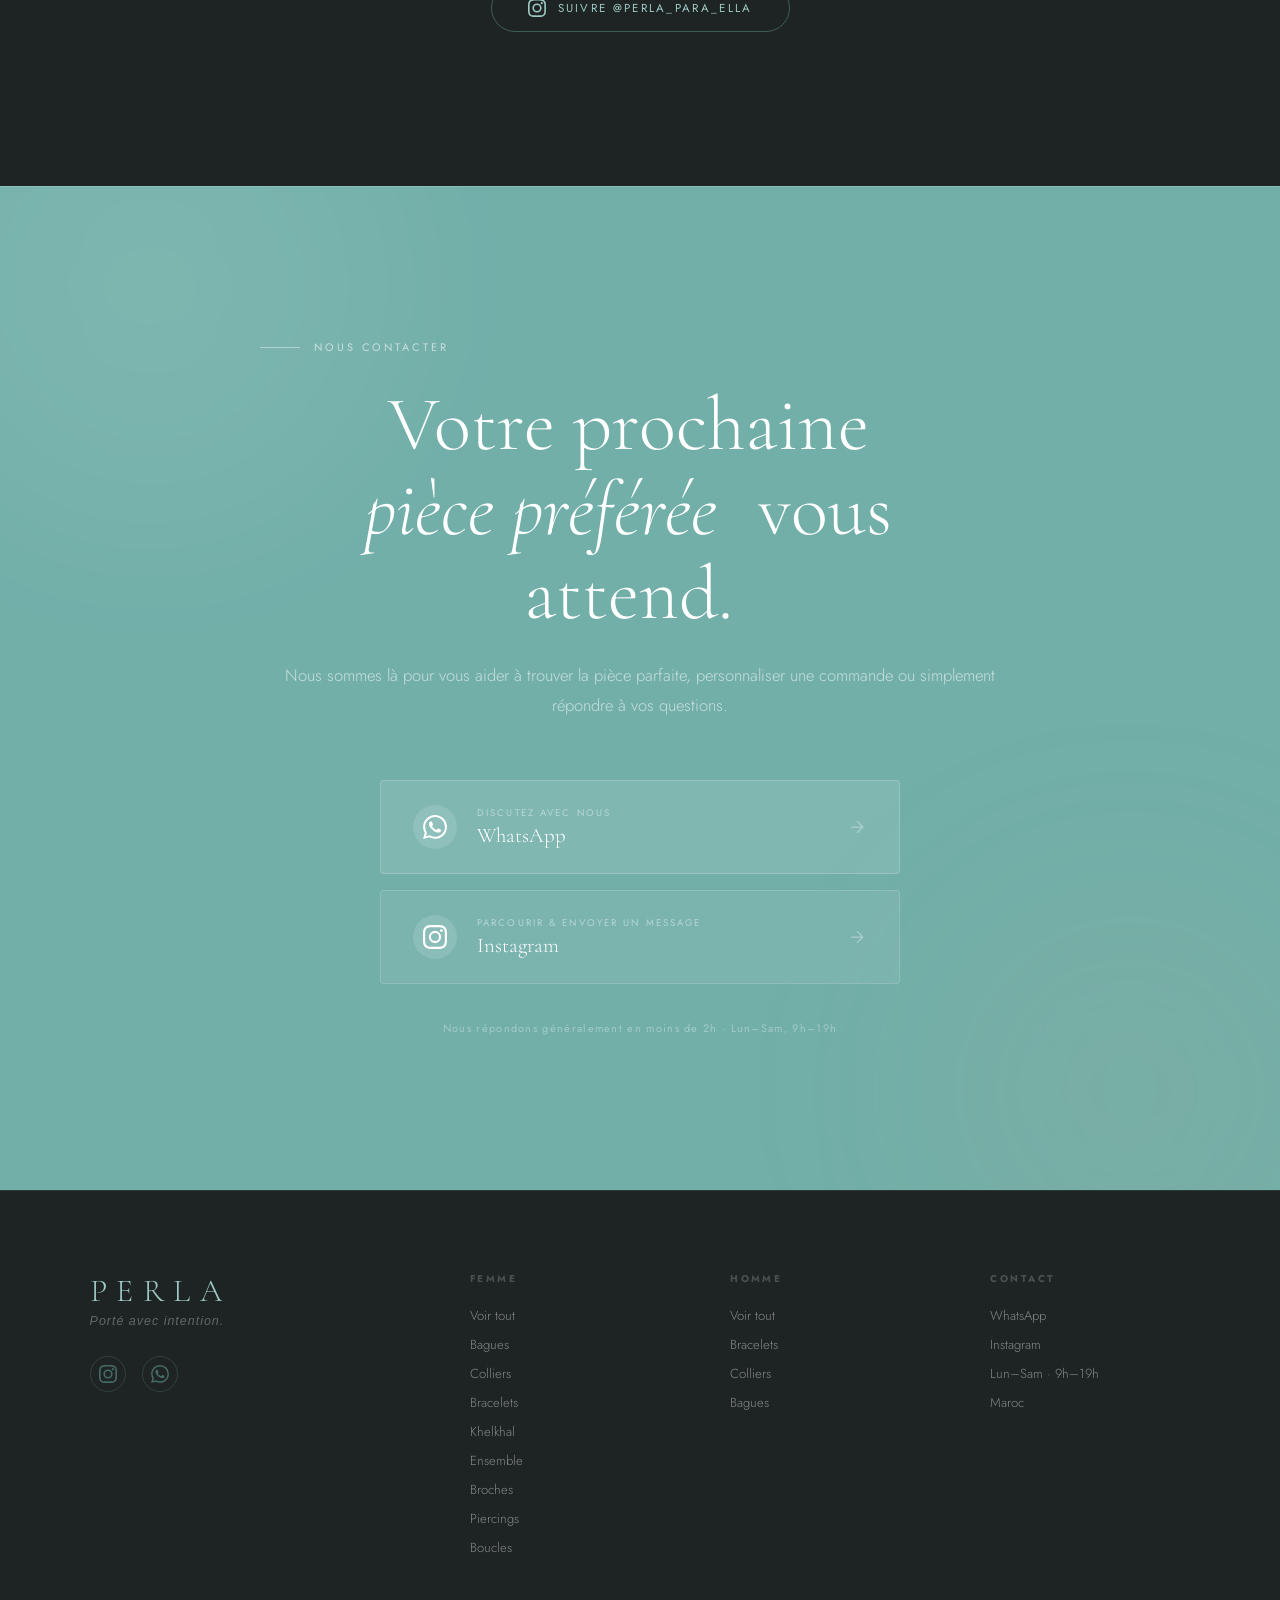
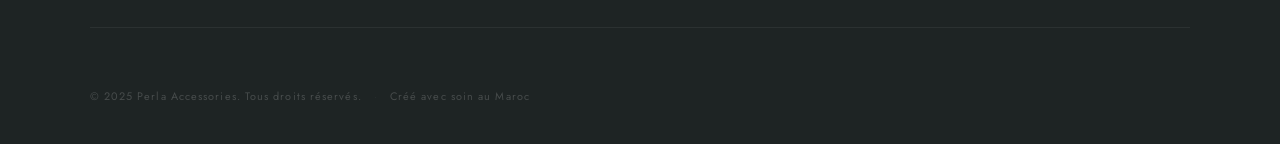
==== commit 1fcccd0b: "Fix horizontal gallery scroll - recalculate after products load" ====
--- a/index.html
+++ b/index.html
@@ -600,12 +600,20 @@
 
       track.innerHTML = cards.join('');
 
-      /* Re-trigger horizontal scroll init after DOM update */
+      /* Re-trigger horizontal scroll sizing after DOM update */
       setTimeout(() => {
-        if (typeof initHorizontalScroll === 'function') {
-          initHorizontalScroll();
+        /* Dispatch resize so script.js recalculates scroll distance */
+        window.dispatchEvent(new Event('resize'));
+        /* Also manually recalc if section exists */
+        const section = document.getElementById('horizontal');
+        const track = document.getElementById('hTrack');
+        if (section && track) {
+          const trackW = track.scrollWidth;
+          const viewportW = track.parentElement.clientWidth;
+          const scrollDist = Math.max(0, trackW - viewportW);
+          section.style.height = (window.innerHeight + scrollDist) + 'px';
         }
-      }, 100);
+      }, 200);
 
     } catch(e) {
       console.warn('Gallery load failed, using fallback:', e);
@@ -644,8 +652,16 @@
     });
     track.innerHTML = html;
     setTimeout(() => {
-      if (typeof initHorizontalScroll === 'function') initHorizontalScroll();
-    }, 100);
+      window.dispatchEvent(new Event('resize'));
+      const section = document.getElementById('horizontal');
+      const track = document.getElementById('hTrack');
+      if (section && track) {
+        const trackW = track.scrollWidth;
+        const viewportW = track.parentElement.clientWidth;
+        const scrollDist = Math.max(0, trackW - viewportW);
+        section.style.height = (window.innerHeight + scrollDist) + 'px';
+      }
+    }, 200);
   }
 
   document.addEventListener('DOMContentLoaded', loadGallery);
--- a/style.css
+++ b/style.css
@@ -212,6 +212,53 @@
   flex-direction: column; z-index: 99; padding: 8px 0 16px;
 }
 .nav-mobile-menu.open { display: flex; }
+/* ── Mobile accordion menu ── */
+.mob-group {
+  width: 100%;
+  border-bottom: 1px solid rgba(114,175,169,.08);
+}
+.mob-group-trigger {
+  width: 100%; background: none; border: none;
+  display: flex; align-items: center; justify-content: space-between;
+  padding: 14px clamp(24px,5vw,72px);
+  font-family: 'Jost', sans-serif;
+  font-size: .75rem; letter-spacing: .2em; text-transform: uppercase;
+  color: var(--charcoal); cursor: pointer;
+  transition: color .2s;
+}
+.mob-group-trigger svg { transition: transform .3s; flex-shrink: 0; }
+.mob-group.open .mob-group-trigger { color: var(--teal); }
+.mob-group.open .mob-group-trigger svg { transform: rotate(180deg); }
+.mob-group-links {
+  display: none;
+  flex-direction: column;
+  padding: 0 0 8px 0;
+  background: rgba(114,175,169,.04);
+}
+.mob-group.open .mob-group-links { display: flex; }
+.mob-sub-link {
+  padding: 10px clamp(32px,6vw,80px);
+  font-size: .68rem; letter-spacing: .15em; text-transform: uppercase;
+  color: var(--charcoal-50, #888); text-decoration: none;
+  transition: color .2s;
+}
+.mob-sub-link:hover { color: var(--teal, #72AFA9); }
+.mob-voir-tout {
+  color: var(--charcoal, #1e2424);
+  font-weight: 500;
+  border-bottom: 1px solid rgba(114,175,169,.08);
+  margin-bottom: 4px;
+}
+.mob-link {
+  display: block;
+  padding: 14px clamp(24px,5vw,72px);
+  font-size: .75rem; letter-spacing: .2em; text-transform: uppercase;
+  color: var(--charcoal); text-decoration: none;
+  border-bottom: 1px solid rgba(114,175,169,.08);
+  transition: color .2s;
+}
+.mob-link:hover { color: var(--teal, #72AFA9); }
+
 .nav-mobile-menu a {
   padding: 14px clamp(24px,5vw,72px);
   font-size: .75rem; letter-spacing: .2em; text-transform: uppercase;
--- a/pages.css
+++ b/pages.css
@@ -651,6 +651,59 @@
 .nav-active { color: var(--teal) !important; }
 
 /* ─── RESPONSIVE ─── */
+/* ── Mobile filter bar — hide category buttons, show only gender ── */
+@media (max-width: 768px) {
+  .filter-bar {
+    gap: 8px;
+    margin-bottom: 28px;
+    overflow-x: auto;
+    flex-wrap: nowrap;
+    padding-bottom: 4px;
+    -webkit-overflow-scrolling: touch;
+    scrollbar-width: none;
+  }
+  .filter-bar::-webkit-scrollbar { display: none; }
+  .filter-btn {
+    flex-shrink: 0;
+    padding: 8px 16px;
+    font-size: .6rem;
+    white-space: nowrap;
+  }
+  /* Hide detailed category buttons on mobile - show only gender filters */
+  .filter-btn[data-filter="Bagues"],
+  .filter-btn[data-filter="Colliers"],
+  .filter-btn[data-filter="Bracelets"],
+  .filter-btn[data-filter="Boucles d'oreilles"],
+  .filter-btn[data-filter="Manchettes"],
+  .filter-btn[data-filter="Chaîne de pieds"],
+  .filter-btn[data-filter="Ensemble"],
+  .filter-btn[data-filter="Broches"],
+  .filter-btn[data-filter="Piercings"] {
+    display: none;
+  }
+  /* Gender cards side by side on mobile */
+  .gender-landing {
+    gap: 12px;
+  }
+  .gender-card-title {
+    font-size: 1.8rem;
+  }
+  /* Category sub-filter inside gender view — horizontal scroll */
+  .category-filter {
+    overflow-x: auto;
+    flex-wrap: nowrap;
+    padding-bottom: 4px;
+    -webkit-overflow-scrolling: touch;
+    scrollbar-width: none;
+    gap: 8px;
+  }
+  .category-filter::-webkit-scrollbar { display: none; }
+  .category-filter .filter-btn {
+    display: inline-flex;
+    flex-shrink: 0;
+  }
+}
+
 @media (max-width: 1060px) {
   .cart-wrap    { grid-template-columns: 1fr; }
   .order-wrap   { grid-template-columns: 1fr; }
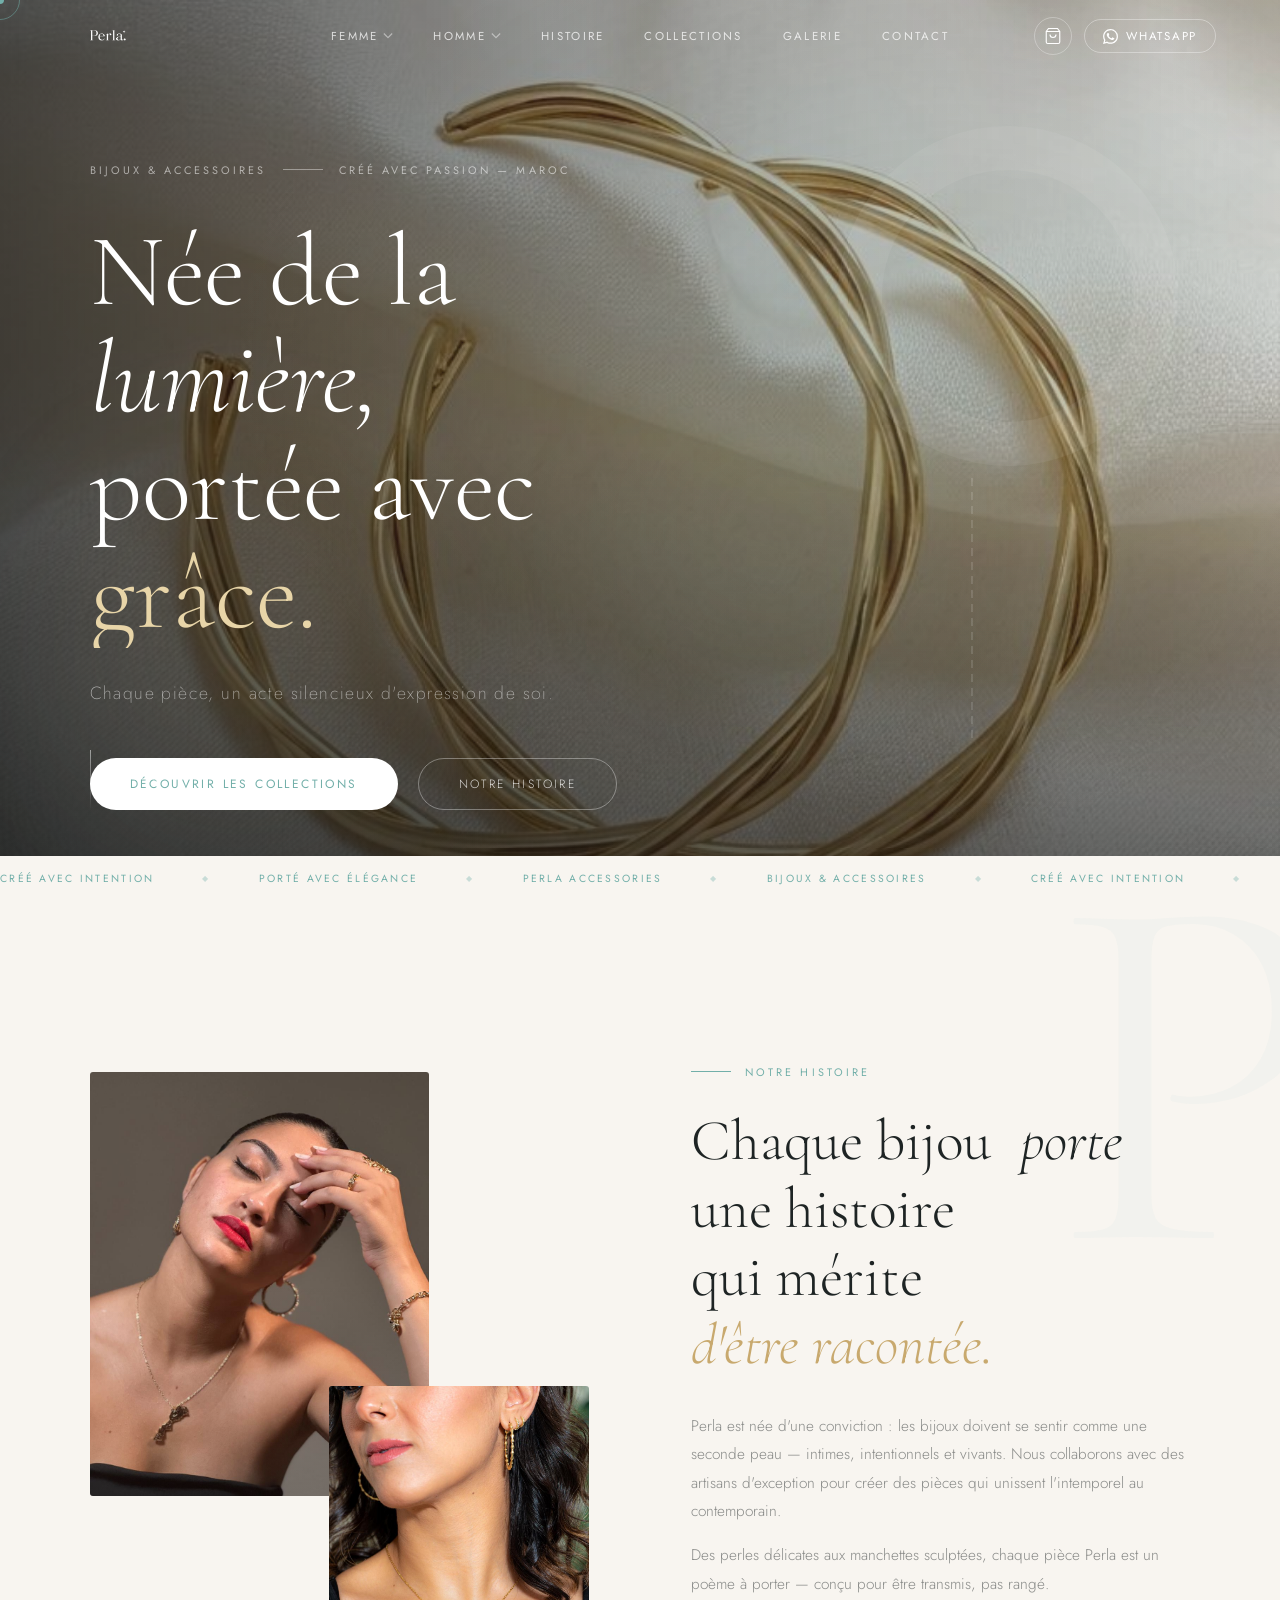
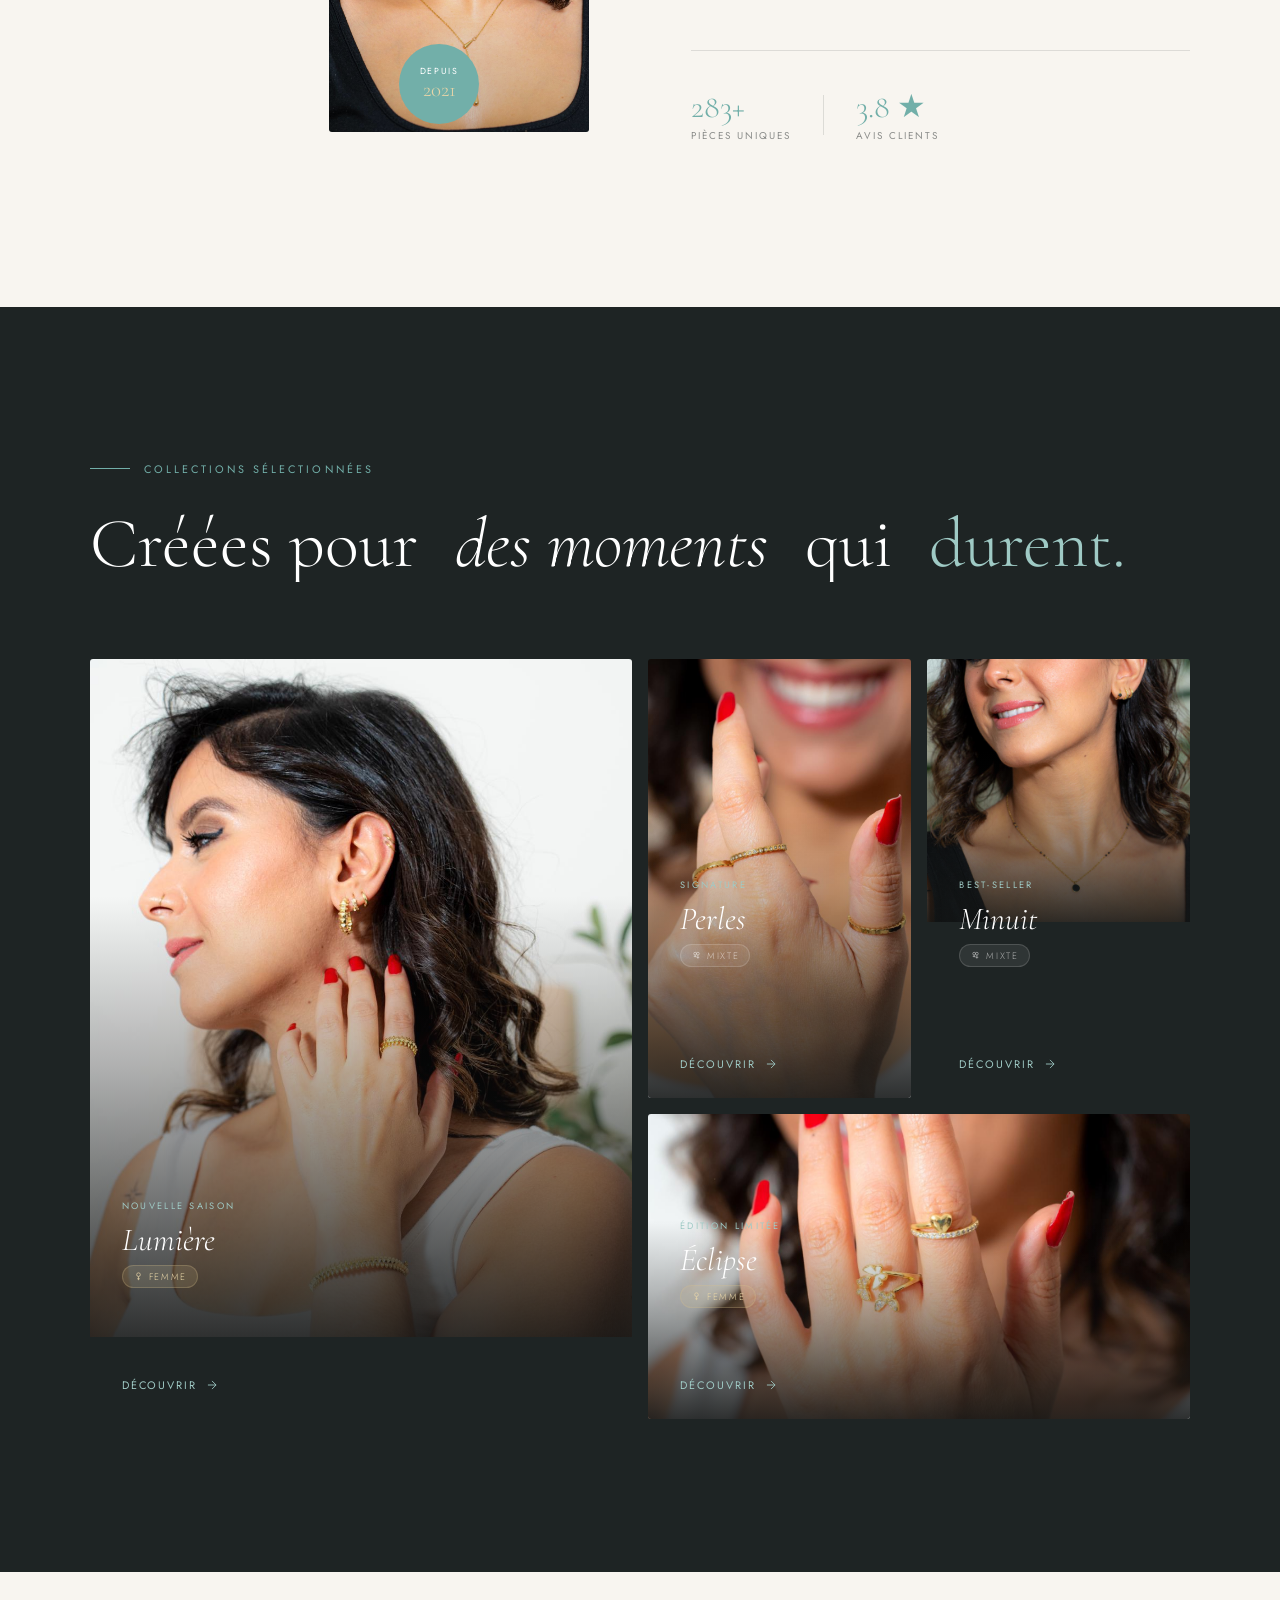
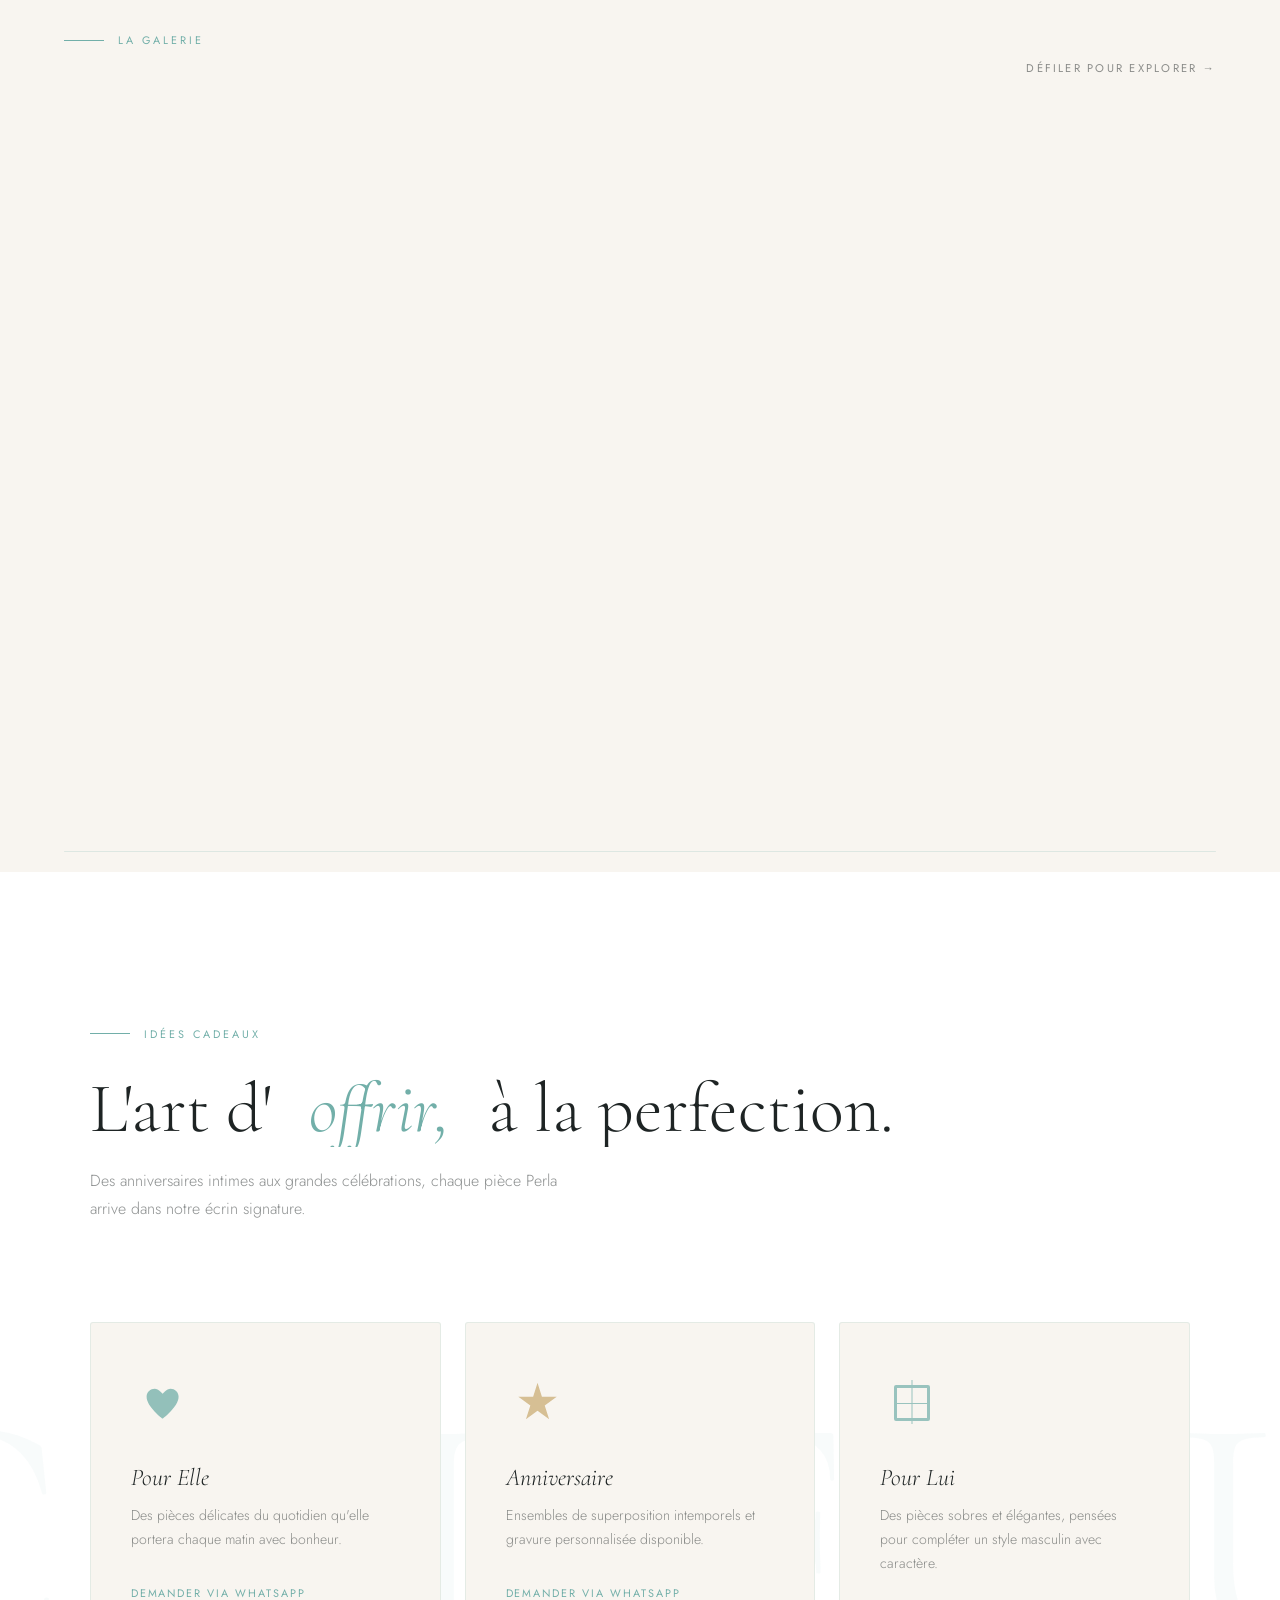
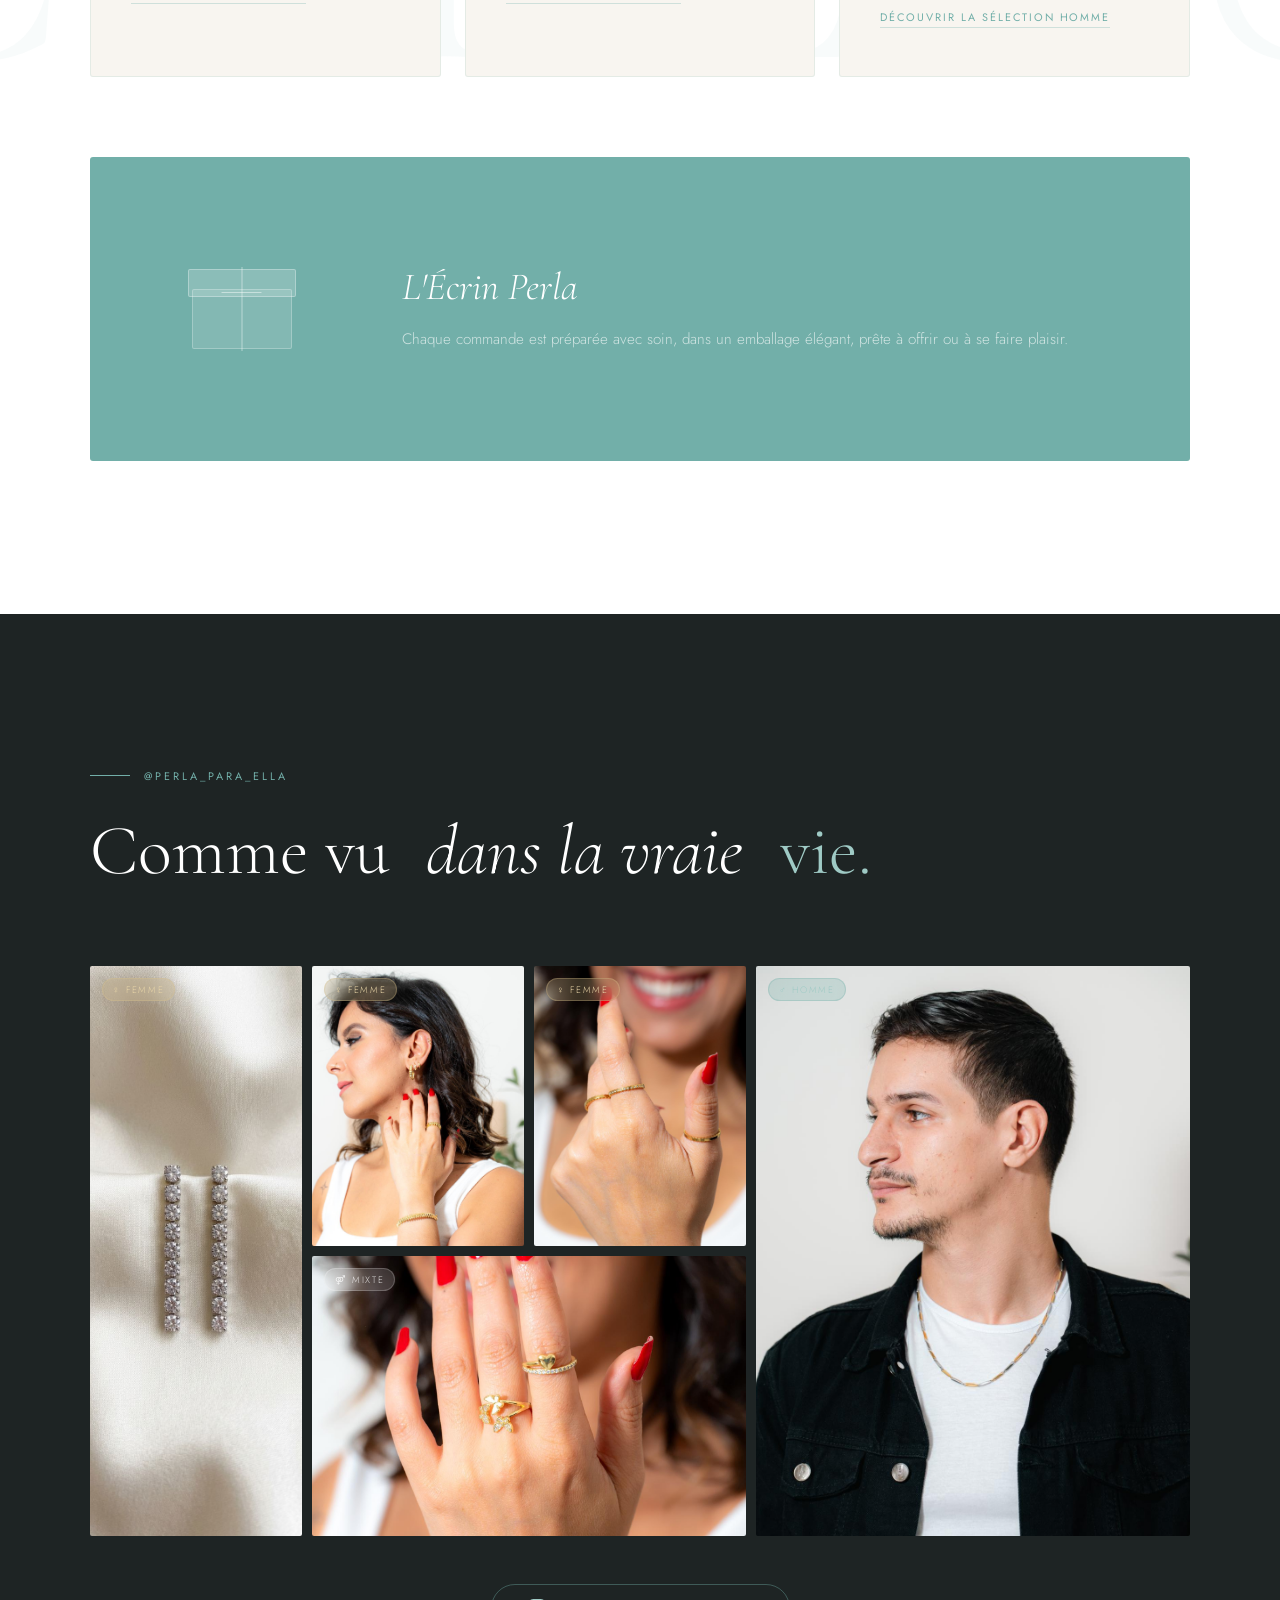
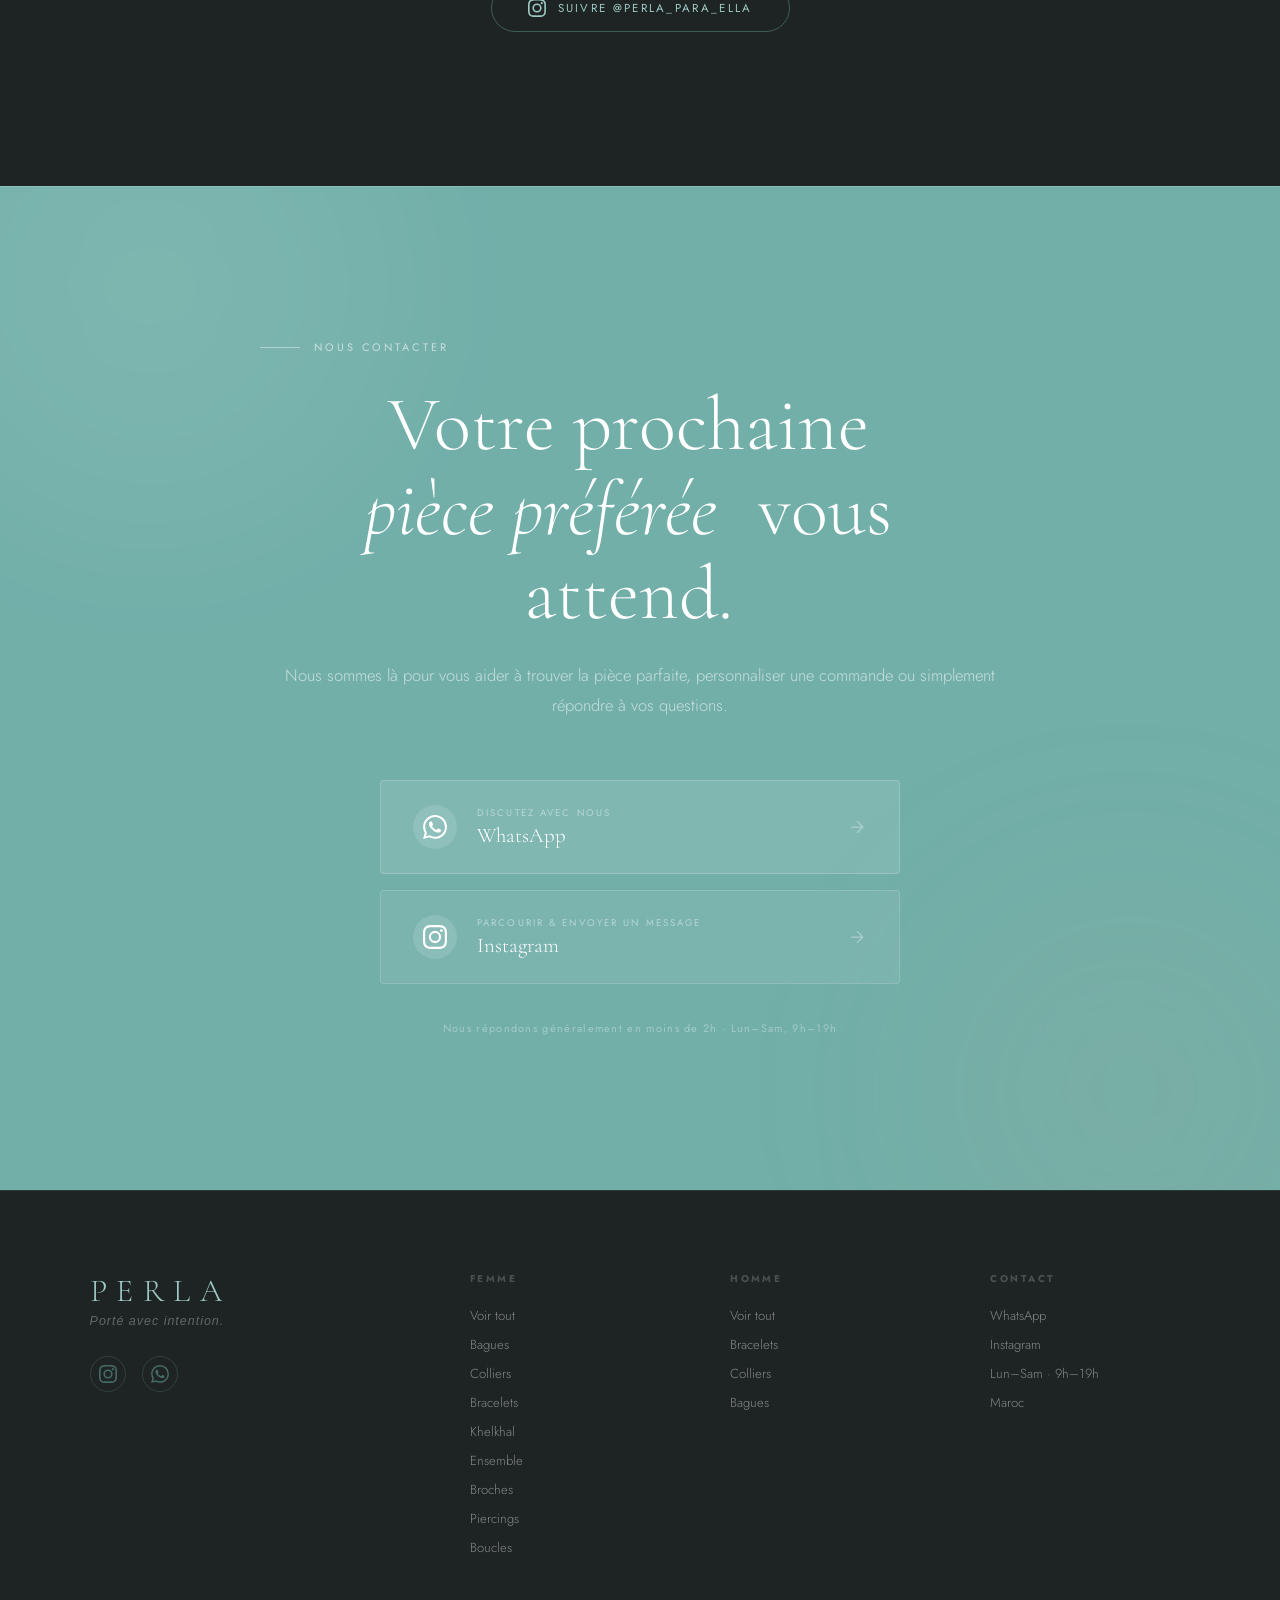
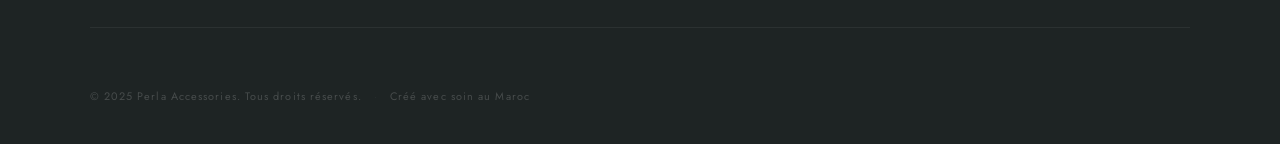
==== commit e201d5f1: "Fix gallery - call recalcGallery after products load from Sheets" ====
--- a/index.html
+++ b/index.html
@@ -600,20 +600,10 @@
 
       track.innerHTML = cards.join('');
 
-      /* Re-trigger horizontal scroll sizing after DOM update */
+      /* Recalculate horizontal scroll after products are injected */
       setTimeout(() => {
-        /* Dispatch resize so script.js recalculates scroll distance */
-        window.dispatchEvent(new Event('resize'));
-        /* Also manually recalc if section exists */
-        const section = document.getElementById('horizontal');
-        const track = document.getElementById('hTrack');
-        if (section && track) {
-          const trackW = track.scrollWidth;
-          const viewportW = track.parentElement.clientWidth;
-          const scrollDist = Math.max(0, trackW - viewportW);
-          section.style.height = (window.innerHeight + scrollDist) + 'px';
-        }
-      }, 200);
+        if (typeof window.recalcGallery === 'function') window.recalcGallery();
+      }, 300);
 
     } catch(e) {
       console.warn('Gallery load failed, using fallback:', e);
@@ -652,16 +642,8 @@
     });
     track.innerHTML = html;
     setTimeout(() => {
-      window.dispatchEvent(new Event('resize'));
-      const section = document.getElementById('horizontal');
-      const track = document.getElementById('hTrack');
-      if (section && track) {
-        const trackW = track.scrollWidth;
-        const viewportW = track.parentElement.clientWidth;
-        const scrollDist = Math.max(0, trackW - viewportW);
-        section.style.height = (window.innerHeight + scrollDist) + 'px';
-      }
-    }, 200);
+      if (typeof window.recalcGallery === 'function') window.recalcGallery();
+    }, 300);
   }
 
   document.addEventListener('DOMContentLoaded', loadGallery);
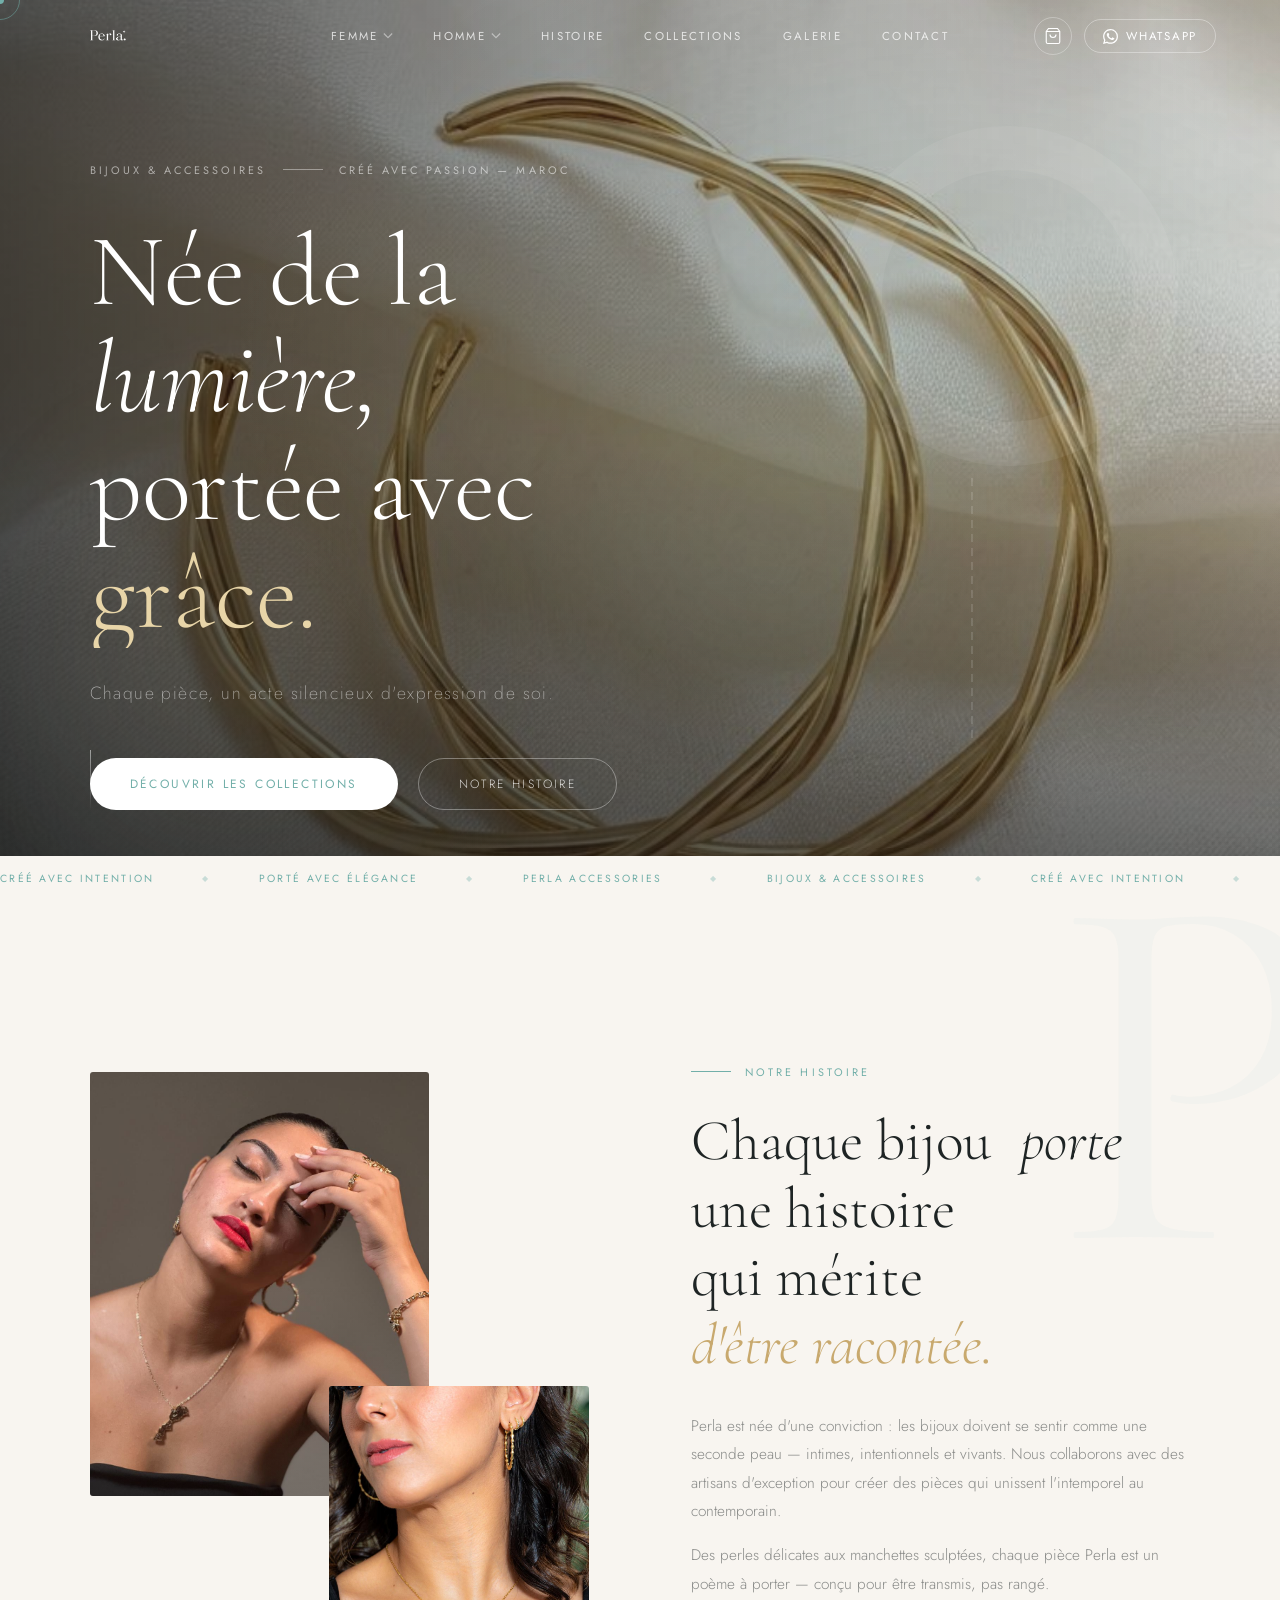
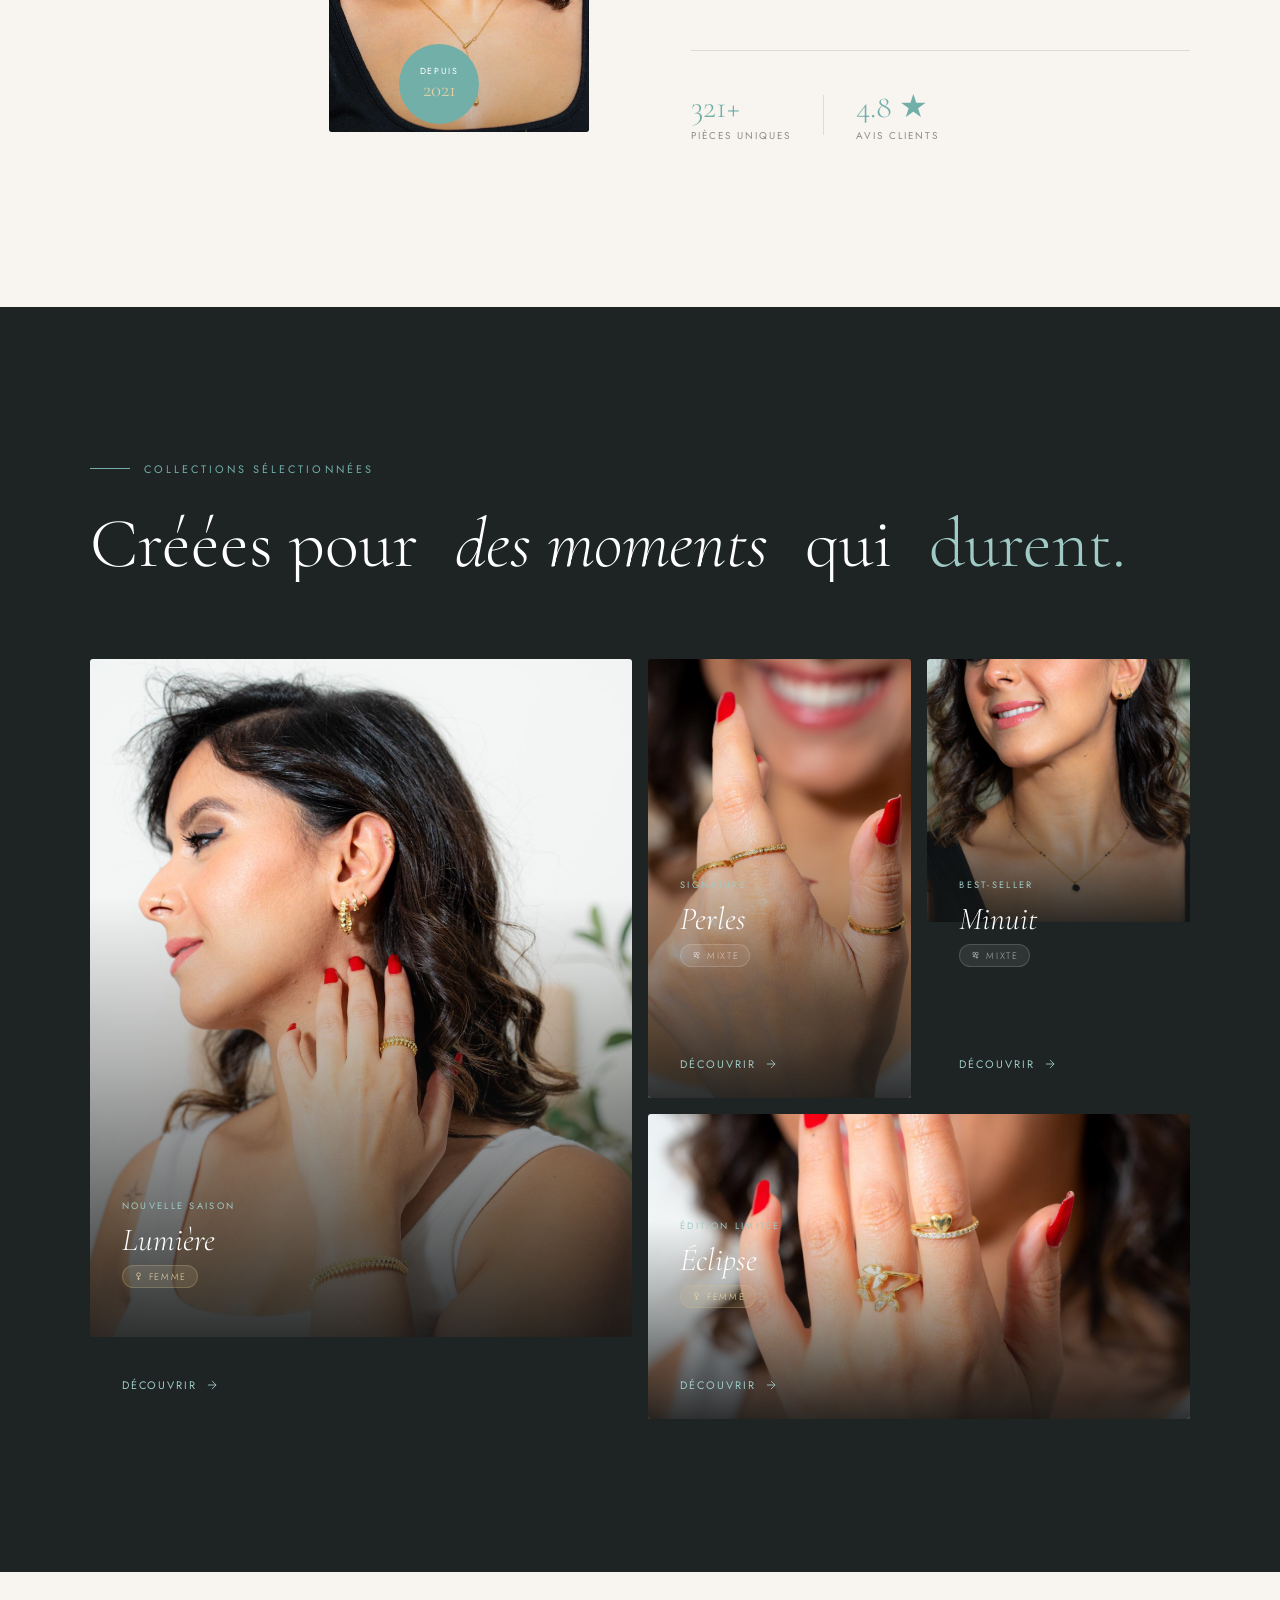
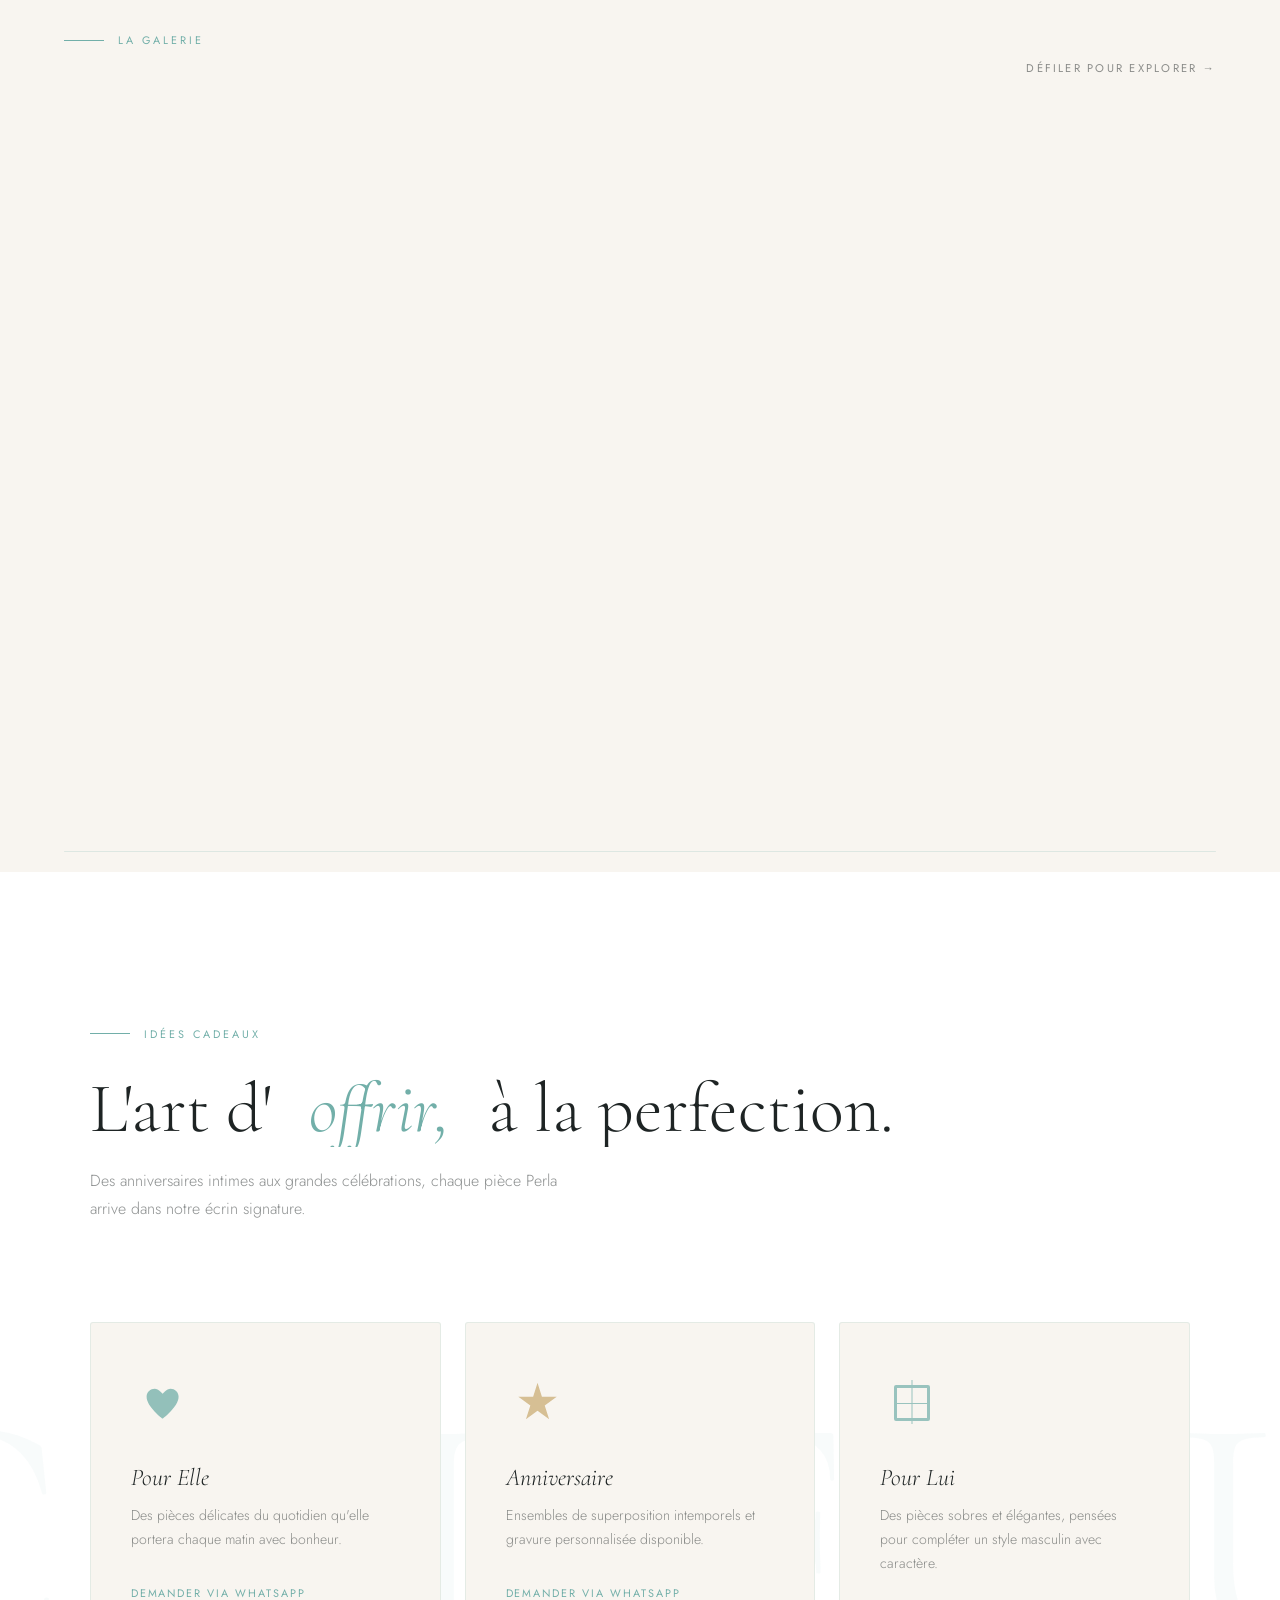
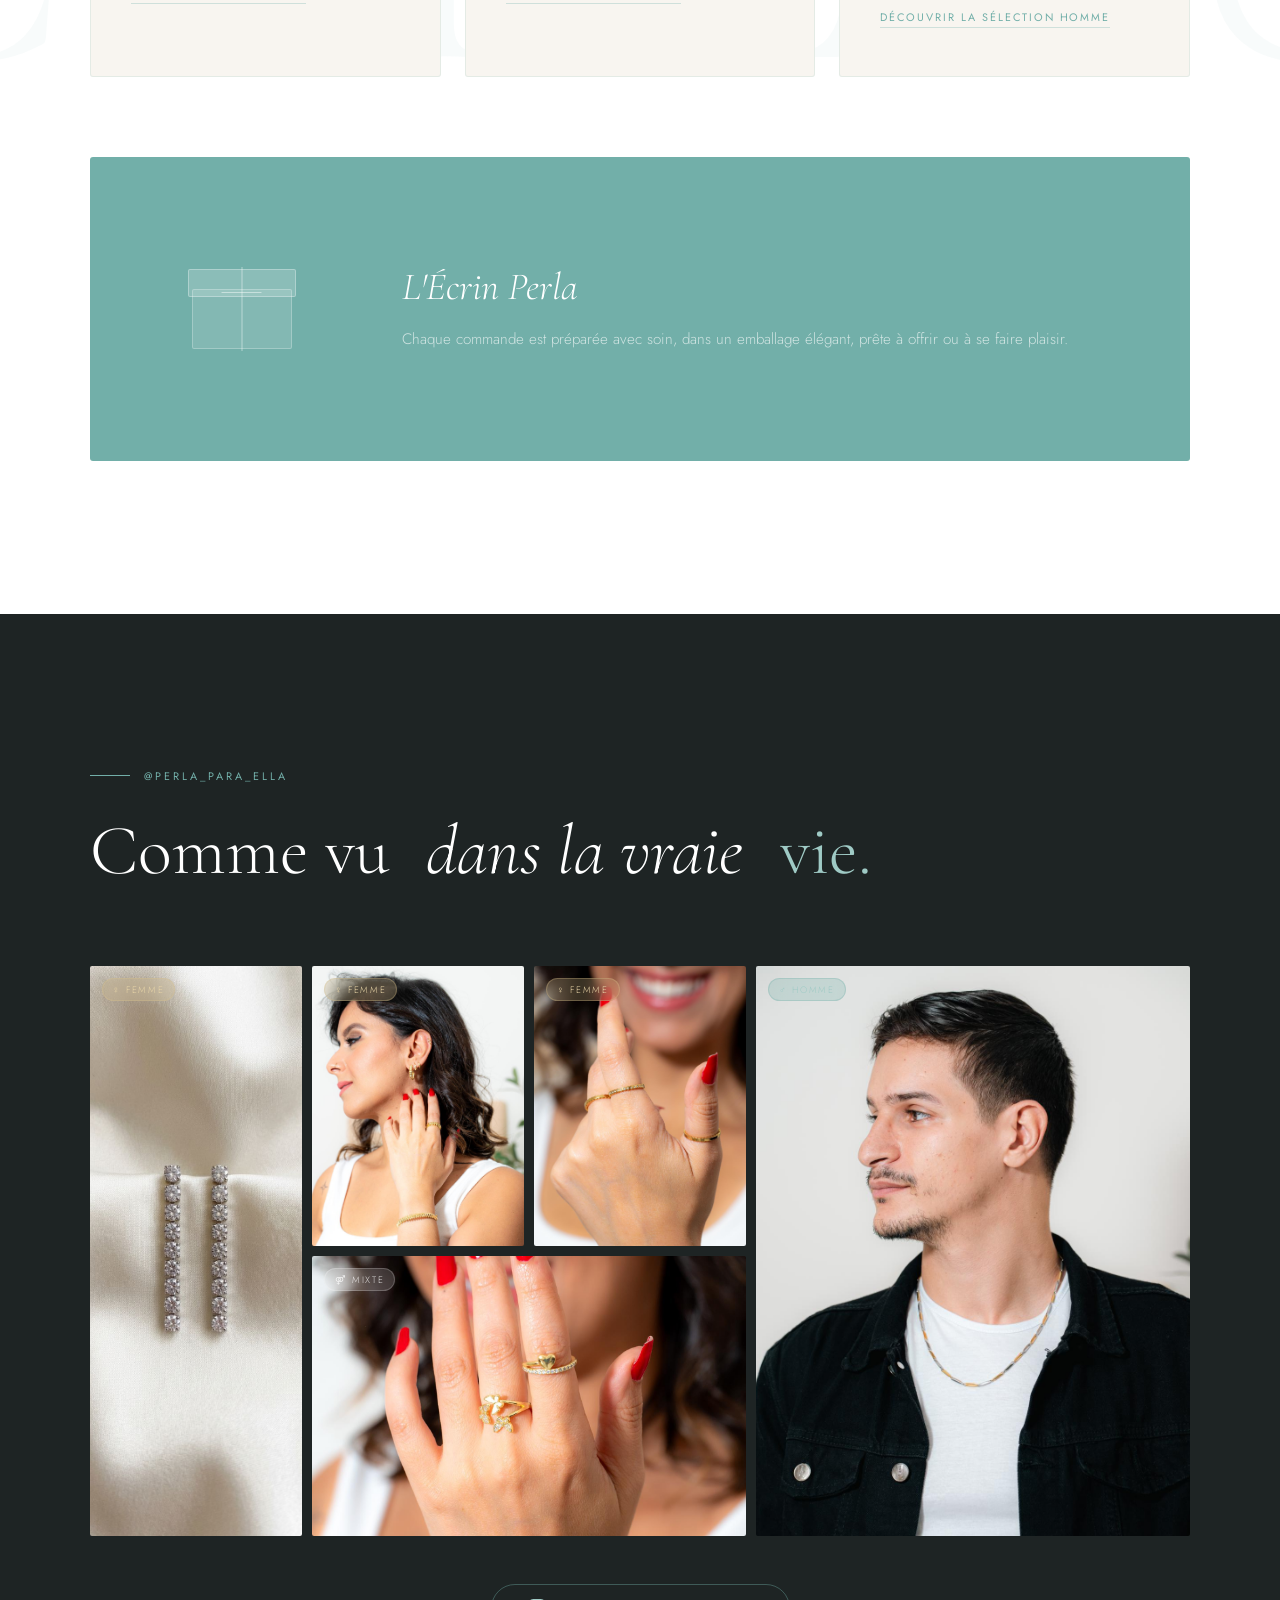
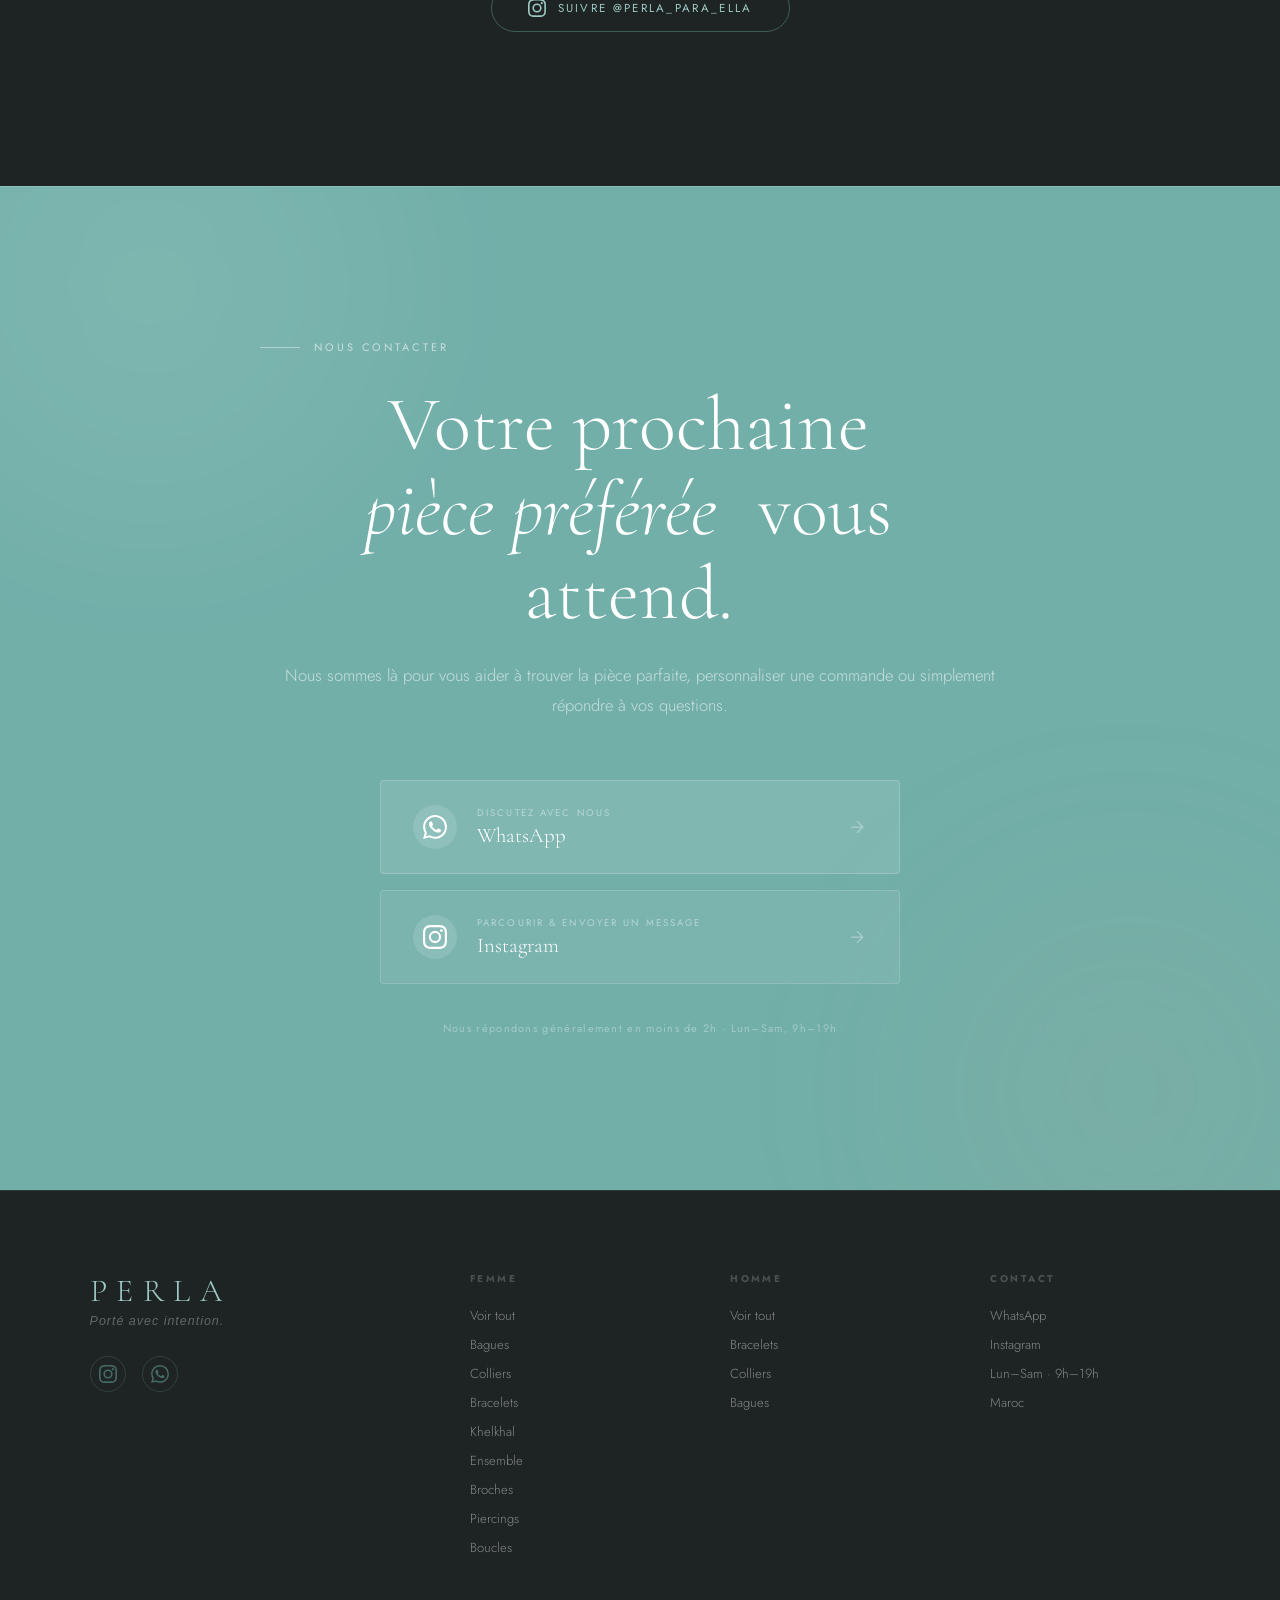
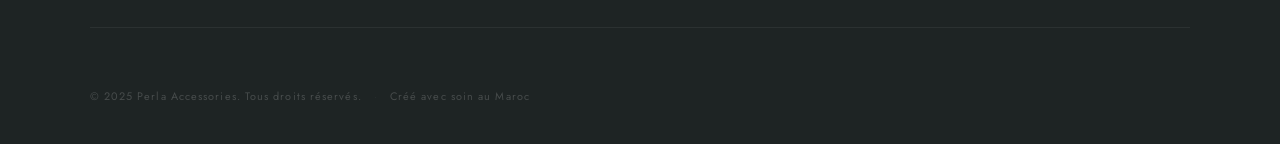
==== commit 31dd28ca: "Fix gallery - recalc after images load not just HTML inject" ====
--- a/index.html
+++ b/index.html
@@ -600,10 +600,23 @@
 
       track.innerHTML = cards.join('');
 
-      /* Recalculate horizontal scroll after products are injected */
-      setTimeout(() => {
-        if (typeof window.recalcGallery === 'function') window.recalcGallery();
-      }, 300);
+      /* Recalculate horizontal scroll after images load */
+      const imgs = track.querySelectorAll('img');
+      let loaded = 0;
+      const doRecalc = () => {
+        loaded++;
+        if (loaded >= imgs.length && typeof window.recalcGallery === 'function') {
+          window.recalcGallery();
+        }
+      };
+      if (imgs.length === 0) {
+        setTimeout(() => { if (typeof window.recalcGallery === 'function') window.recalcGallery(); }, 300);
+      } else {
+        imgs.forEach(img => {
+          if (img.complete) doRecalc();
+          else { img.onload = doRecalc; img.onerror = doRecalc; }
+        });
+      }
 
     } catch(e) {
       console.warn('Gallery load failed, using fallback:', e);
@@ -641,9 +654,22 @@
         + '</div>';
     });
     track.innerHTML = html;
-    setTimeout(() => {
-      if (typeof window.recalcGallery === 'function') window.recalcGallery();
-    }, 300);
+    const imgs2 = track.querySelectorAll('img');
+    let loaded2 = 0;
+    const doRecalc2 = () => {
+      loaded2++;
+      if (loaded2 >= imgs2.length && typeof window.recalcGallery === 'function') {
+        window.recalcGallery();
+      }
+    };
+    if (imgs2.length === 0) {
+      setTimeout(() => { if (typeof window.recalcGallery === 'function') window.recalcGallery(); }, 300);
+    } else {
+      imgs2.forEach(img => {
+        if (img.complete) doRecalc2();
+        else { img.onload = doRecalc2; img.onerror = doRecalc2; }
+      });
+    }
   }
 
   document.addEventListener('DOMContentLoaded', loadGallery);
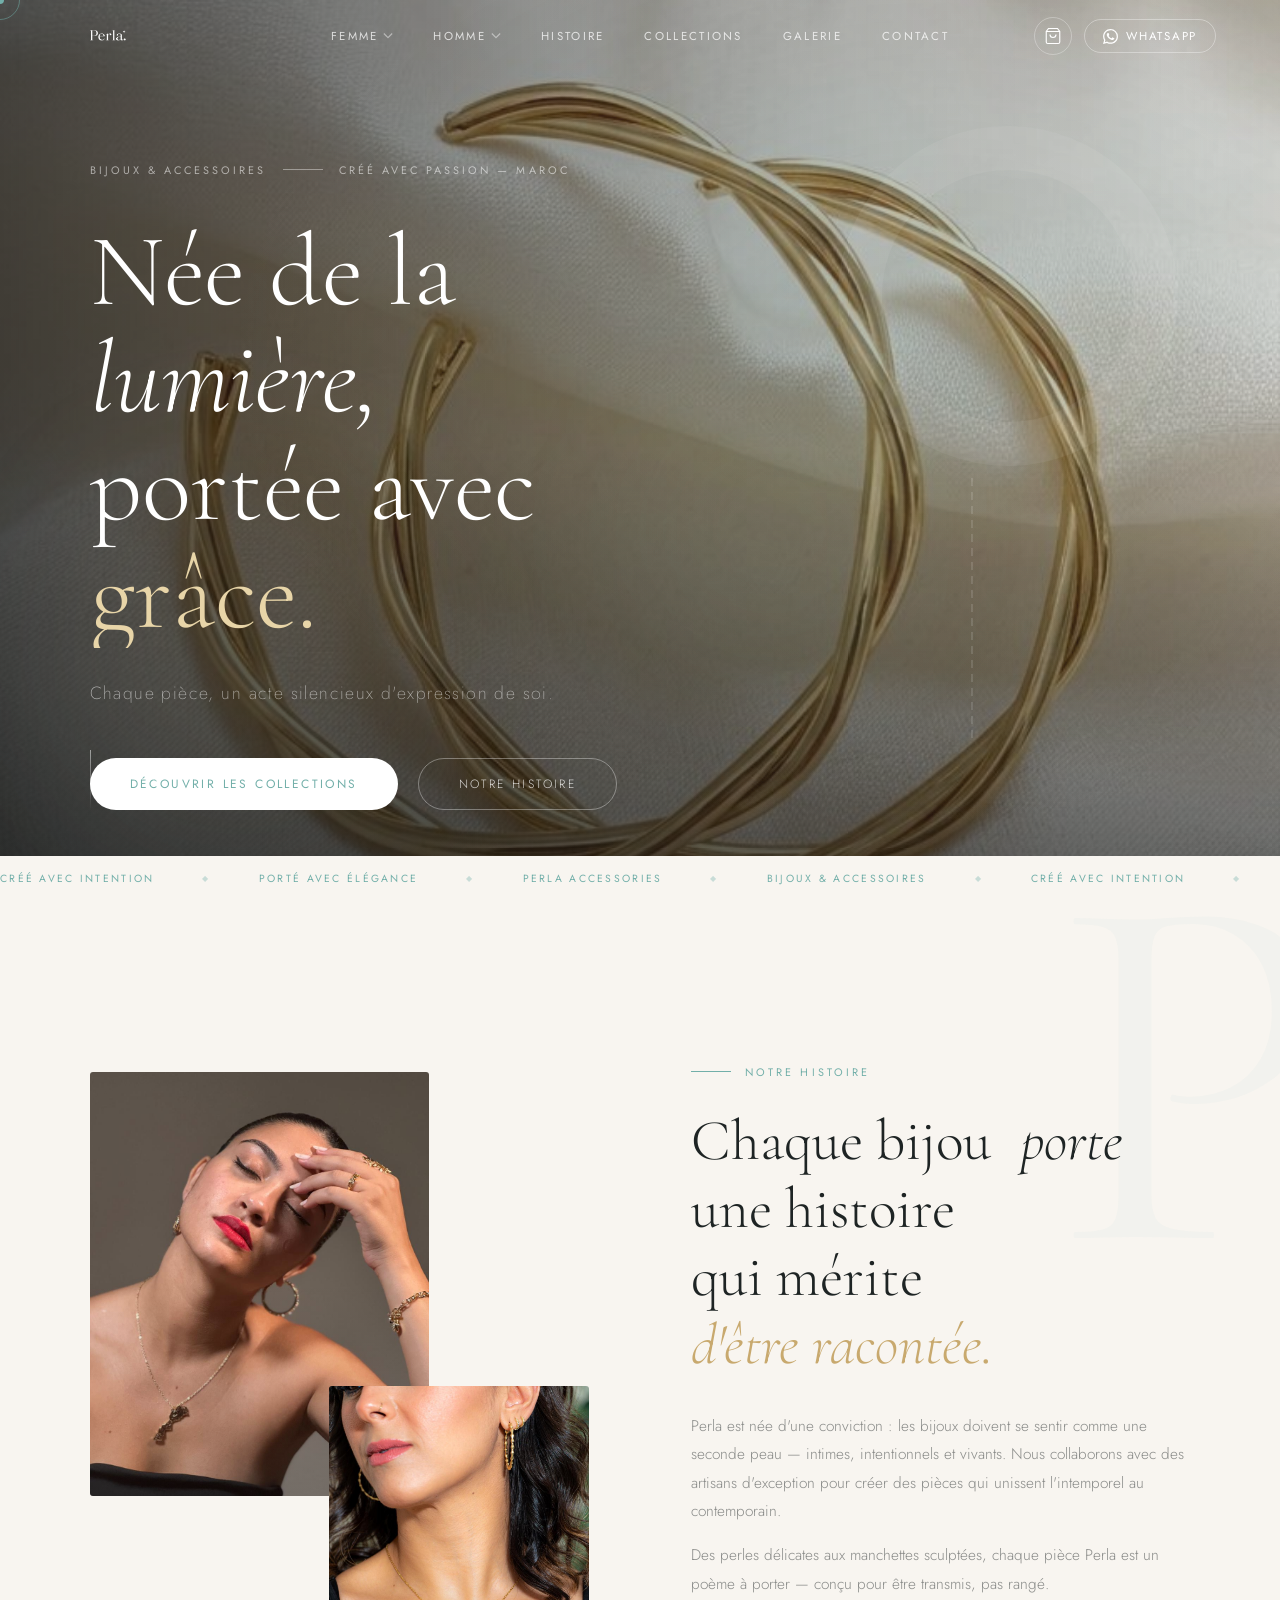
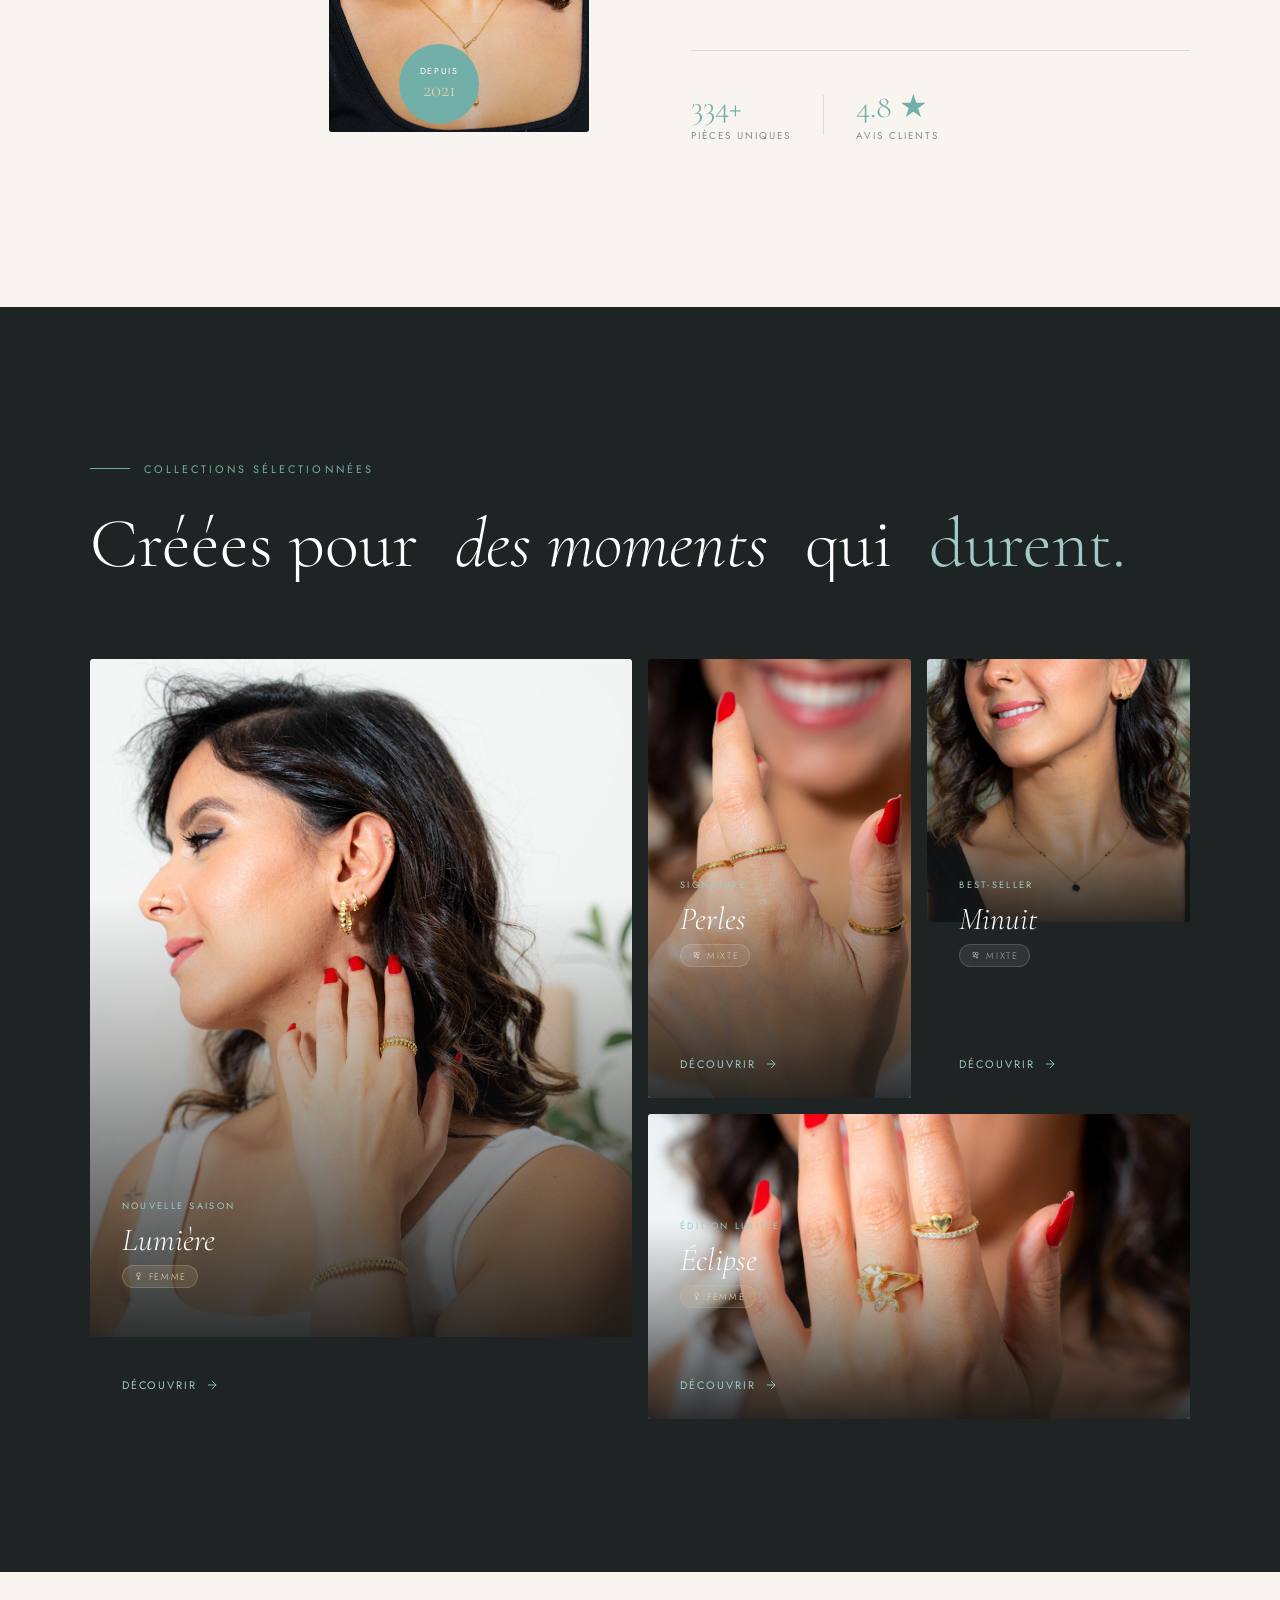
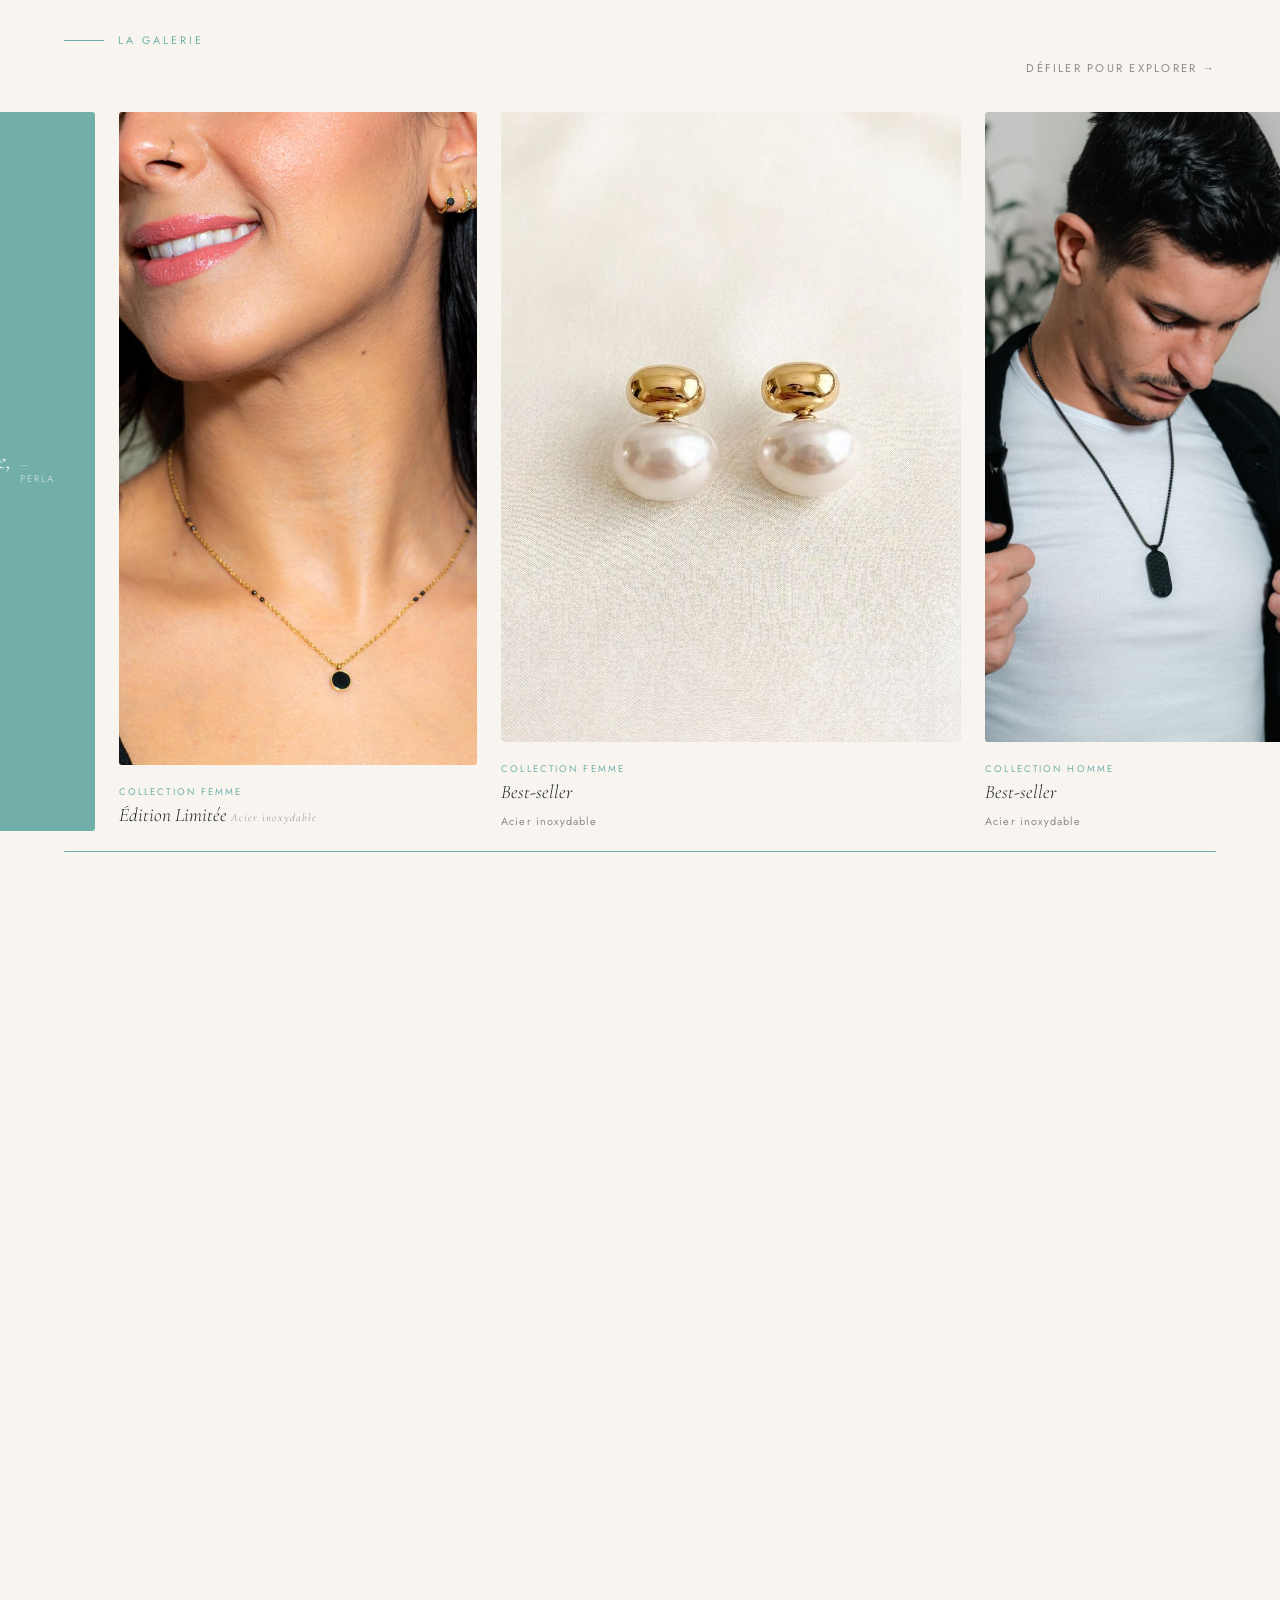
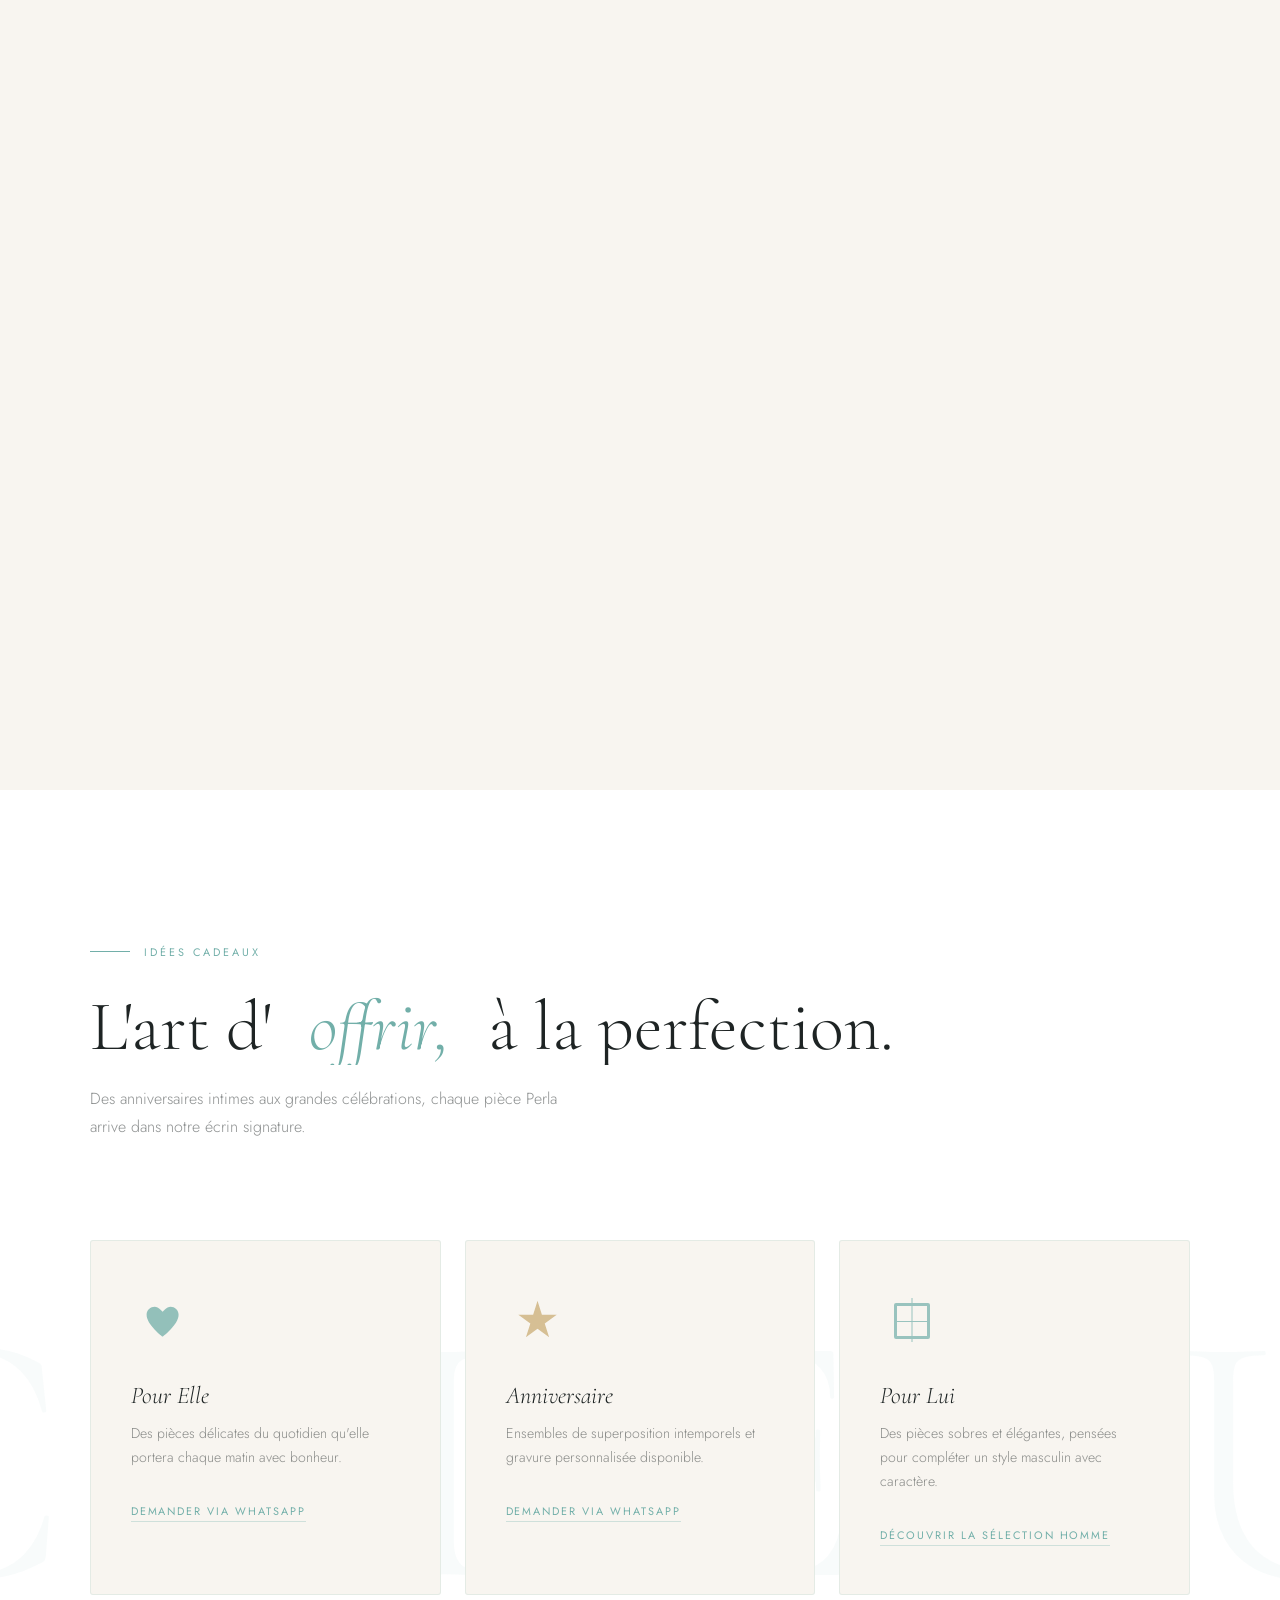
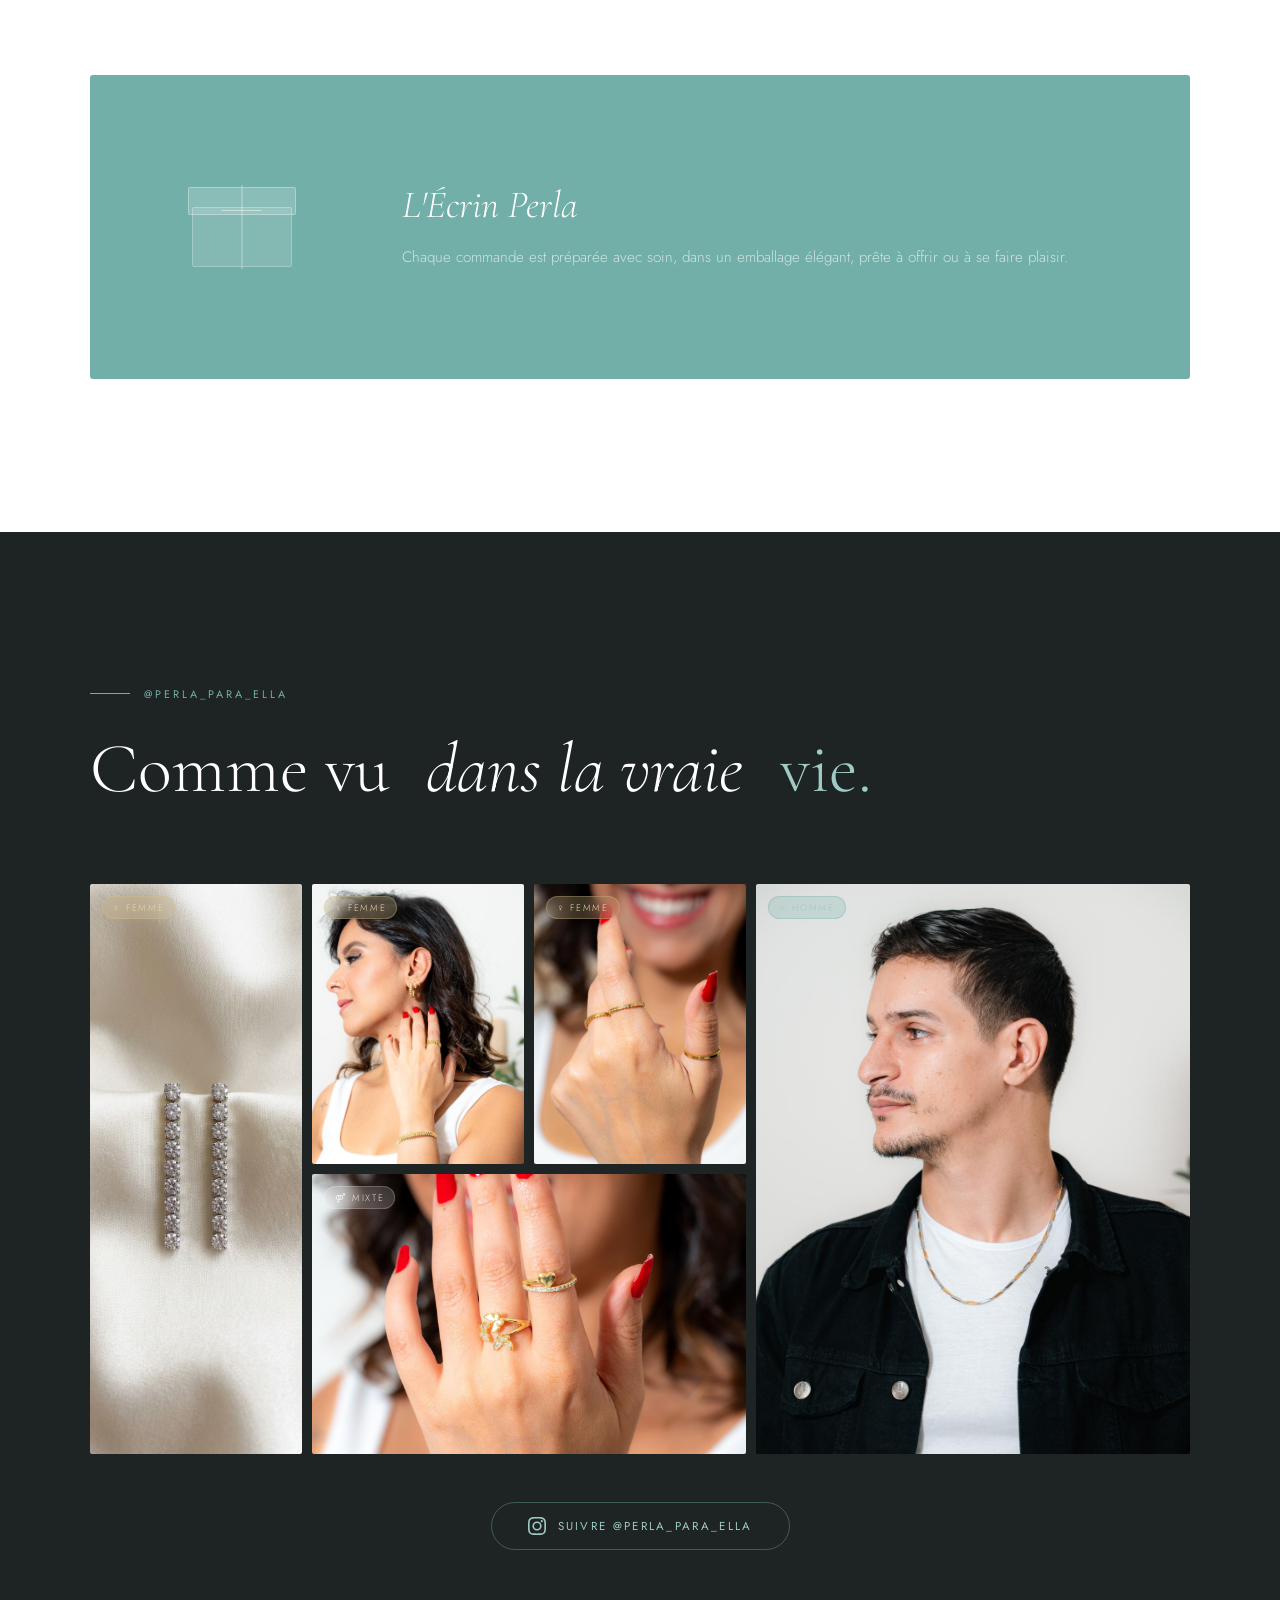
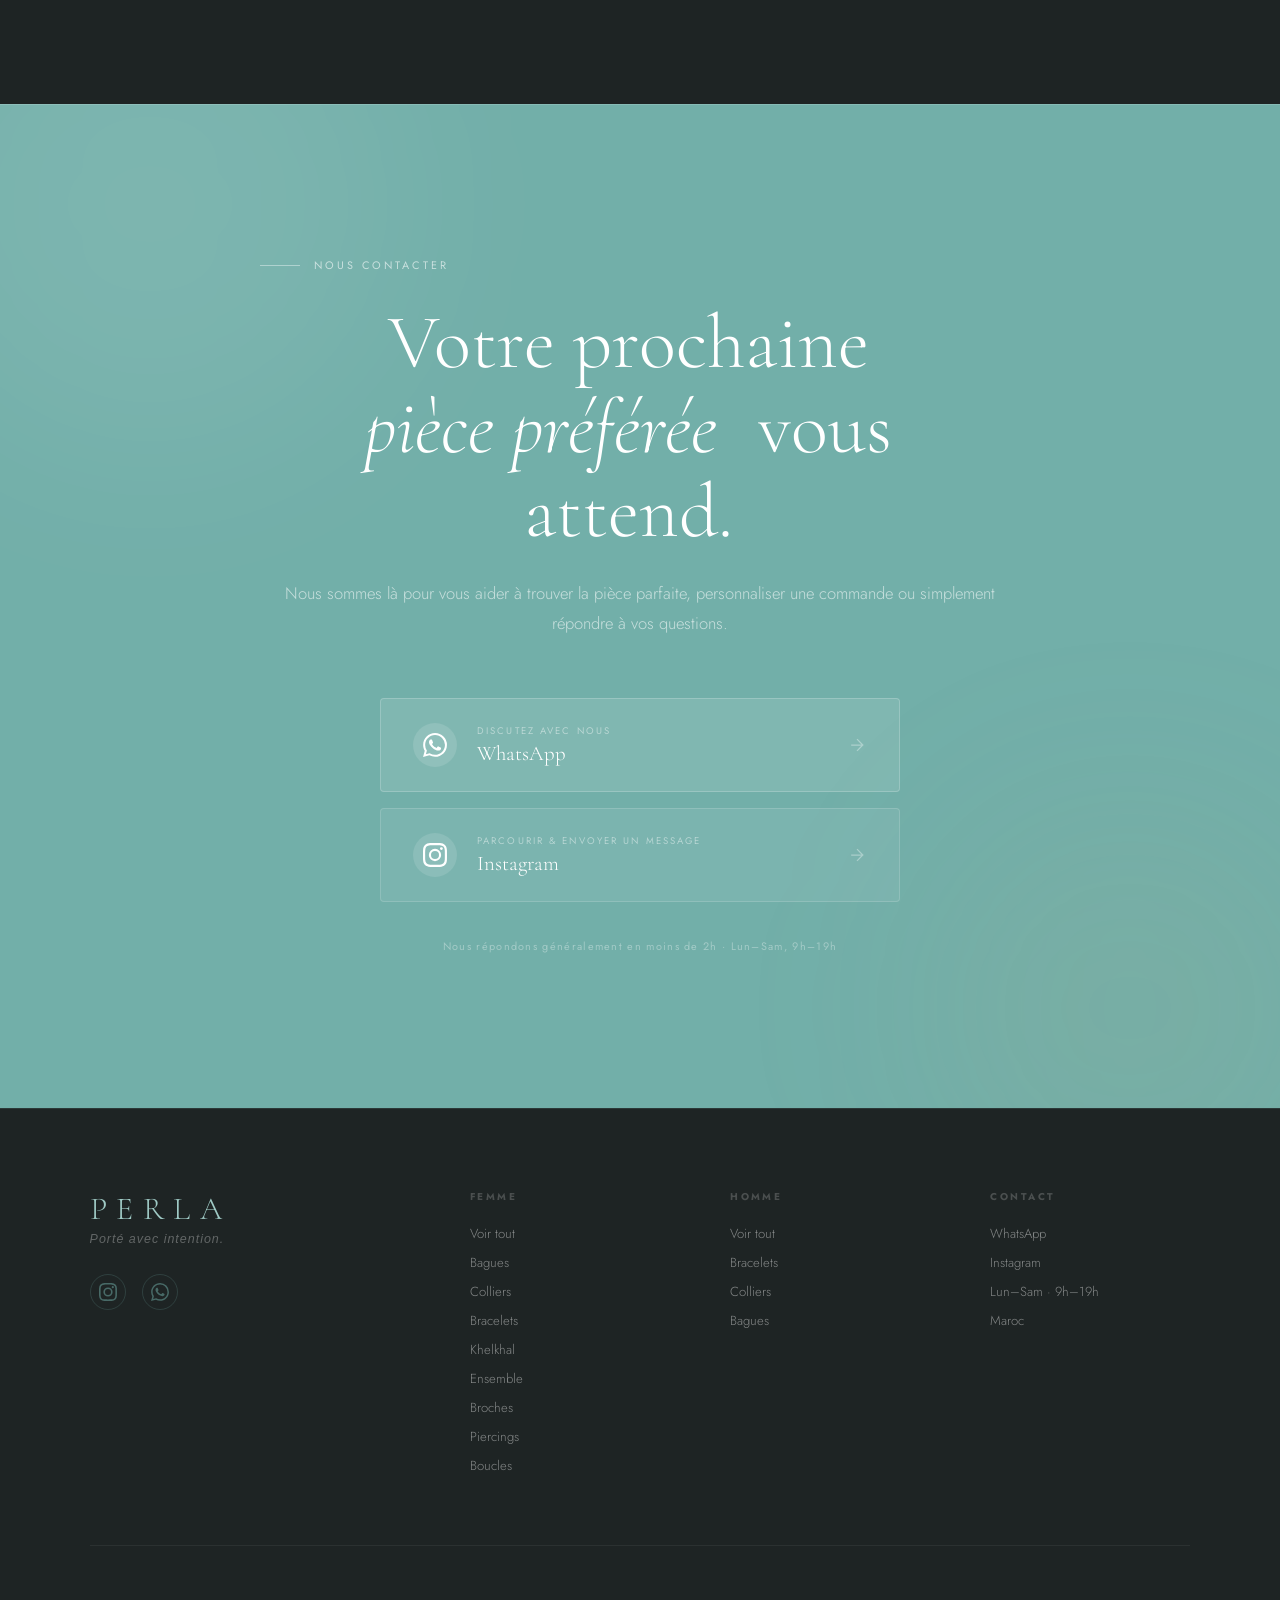
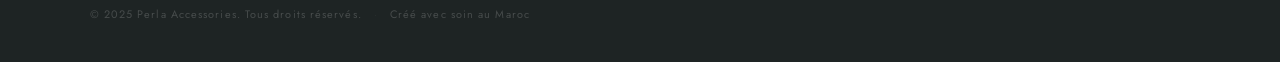
==== commit ef4e55b3: "Fix gallery - static cards so scroll works immediately" ====
--- a/index.html
+++ b/index.html
@@ -256,7 +256,93 @@
       </div>
       <div class="horizontal-track-wrap" id="hTrackWrap">
         <div class="horizontal-track" id="hTrack">
-          <!-- Cards loaded dynamically below -->
+
+          <!-- Product 1 -->
+          <div class="h-card">
+            <div class="h-card-img">
+              <img src="/images/femme-product1.jpg" alt="Bijou Femme" class="h-card-photo" />
+              <div class="h-card-overlay"></div>
+            </div>
+            <div class="h-card-info">
+              <span class="h-card-collection">Collection Femme</span>
+              <h4 class="h-card-name">Nouvelle Saison</h4>
+              <span class="h-card-material">Acier inoxydable</span>
+            </div>
+          </div>
+
+          <!-- Product 2 — featured -->
+          <div class="h-card h-card-featured">
+            <div class="h-card-img">
+              <img src="/images/femme-product2.jpg" alt="Bijou Femme" class="h-card-photo" />
+              <div class="h-card-overlay"></div>
+            </div>
+            <div class="h-card-info">
+              <span class="h-card-collection">Collection Femme</span>
+              <h4 class="h-card-name">Signature</h4>
+              <span class="h-card-material">Acier inoxydable</span>
+            </div>
+          </div>
+
+          <!-- Product 3 -->
+          <div class="h-card">
+            <div class="h-card-img">
+              <img src="/images/femme-product3.jpg" alt="Bijou Femme" class="h-card-photo" />
+              <div class="h-card-overlay"></div>
+            </div>
+            <div class="h-card-info">
+              <span class="h-card-collection">Collection Femme</span>
+              <h4 class="h-card-name">Best-seller</h4>
+              <span class="h-card-material">Acier inoxydable</span>
+            </div>
+          </div>
+
+          <!-- Quote card -->
+          <div class="h-card h-card-quote">
+            <div class="hci-label-card">
+              <p class="hci-label-quote">« Porter ce qui vous rend plus vous-même, en mieux. »</p>
+              <span class="hci-label-attr">— Perla</span>
+            </div>
+          </div>
+
+          <!-- Product 4 -->
+          <div class="h-card">
+            <div class="h-card-img">
+              <img src="/images/femme-product4.jpg" alt="Bijou Femme" class="h-card-photo" />
+              <div class="h-card-overlay"></div>
+            </div>
+            <div class="h-card-info">
+              <span class="h-card-collection">Collection Femme</span>
+              <h4 class="h-card-name">Édition Limitée</span>
+              <span class="h-card-material">Acier inoxydable</span>
+            </div>
+          </div>
+
+          <!-- Product 5 — featured -->
+          <div class="h-card h-card-featured">
+            <div class="h-card-img">
+              <img src="/images/femme-product5.jpg" alt="Bijou Femme" class="h-card-photo" />
+              <div class="h-card-overlay"></div>
+            </div>
+            <div class="h-card-info">
+              <span class="h-card-collection">Collection Femme</span>
+              <h4 class="h-card-name">Best-seller</h4>
+              <span class="h-card-material">Acier inoxydable</span>
+            </div>
+          </div>
+
+          <!-- Product 6 -->
+          <div class="h-card">
+            <div class="h-card-img">
+              <img src="/images/homme-product6.jpg" alt="Bijou Homme" class="h-card-photo" />
+              <div class="h-card-overlay"></div>
+            </div>
+            <div class="h-card-info">
+              <span class="h-card-collection">Collection Homme</span>
+              <h4 class="h-card-name">Best-seller</h4>
+              <span class="h-card-material">Acier inoxydable</span>
+            </div>
+          </div>
+
         </div>
       </div>
       <div class="h-progress-bar">
